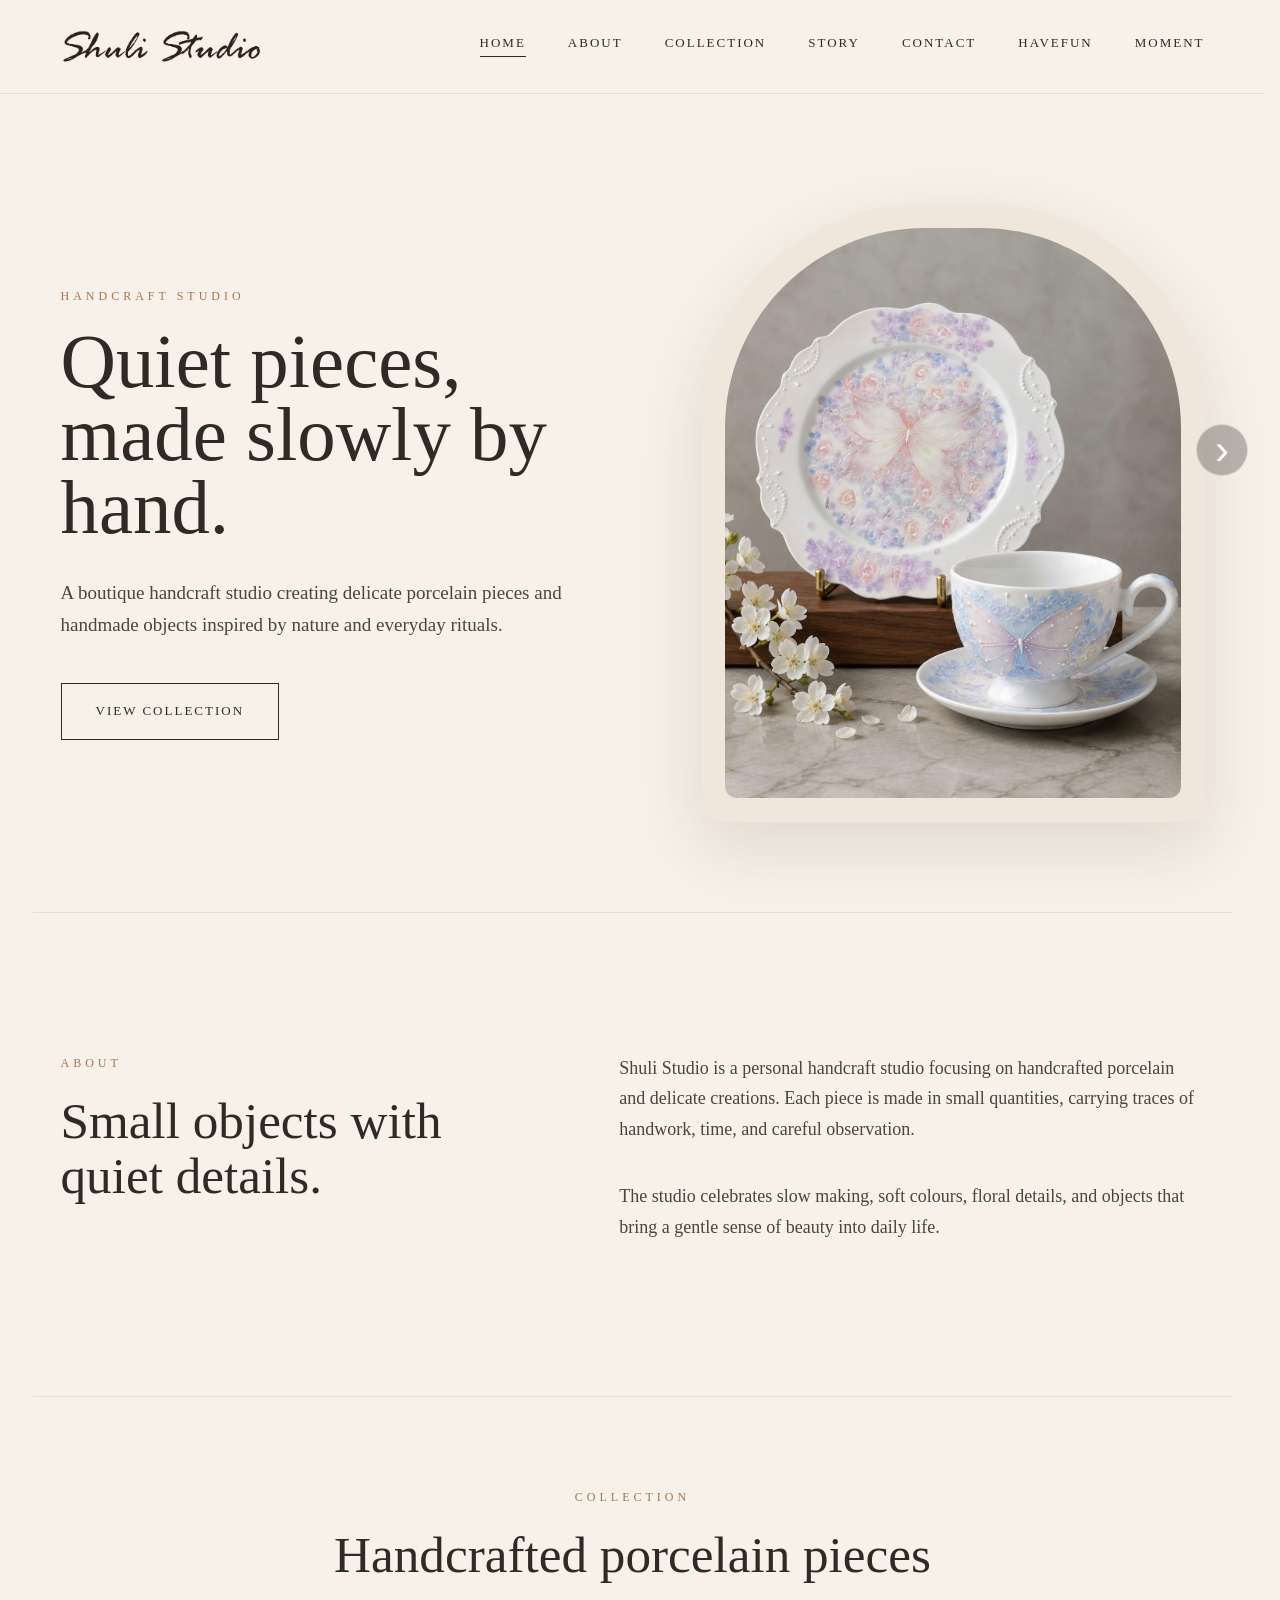
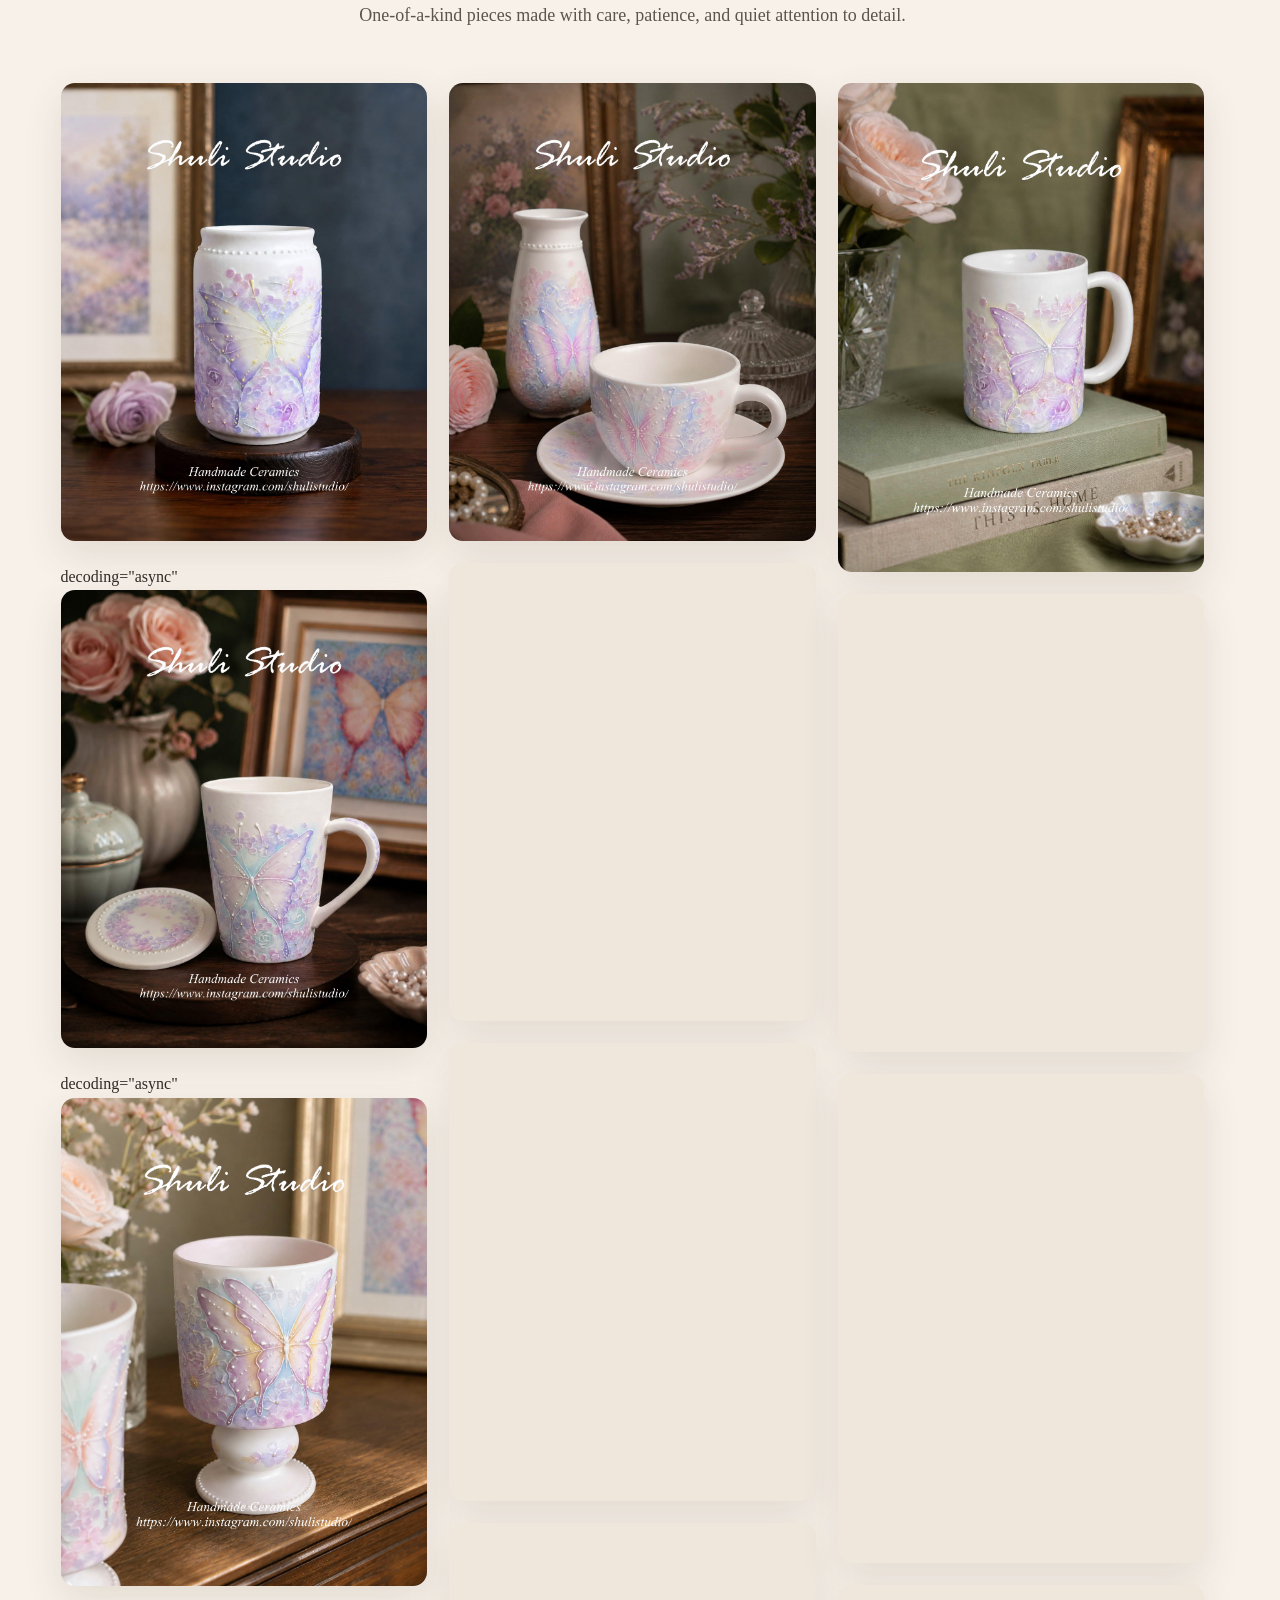
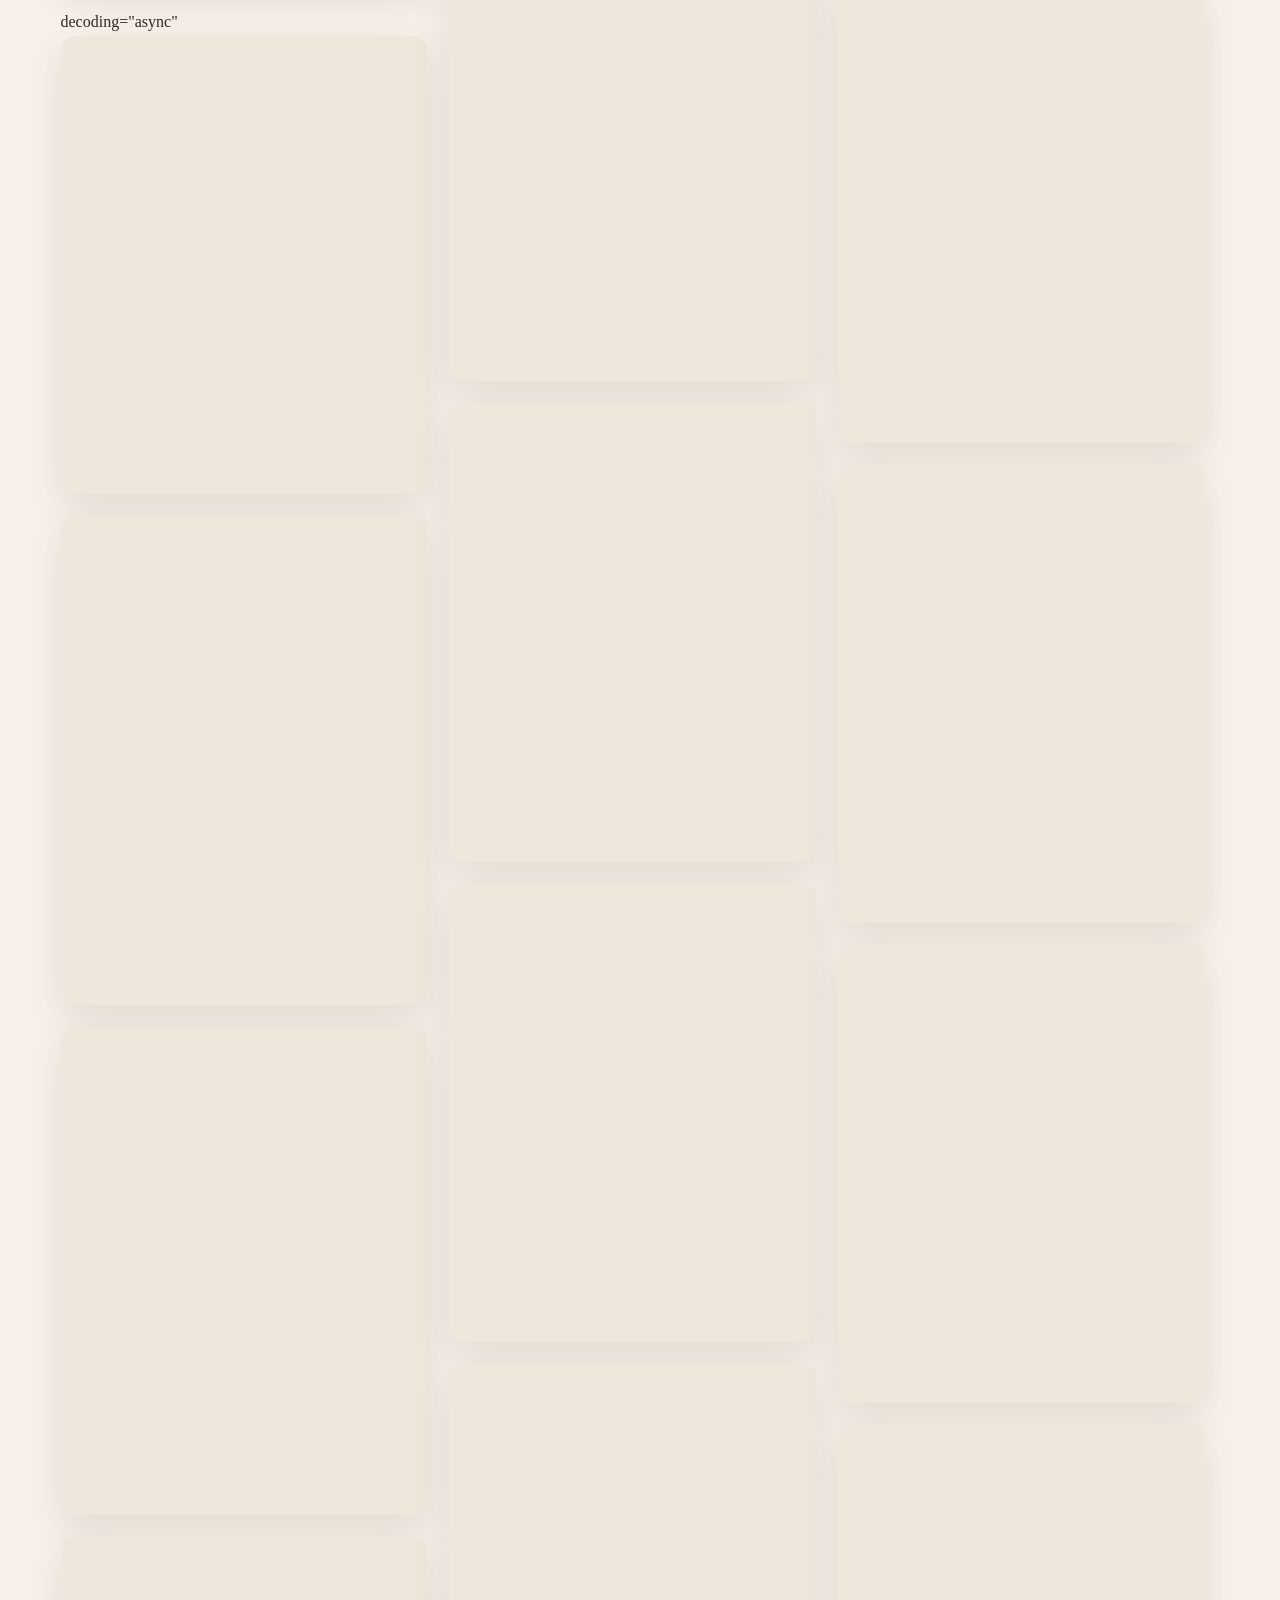
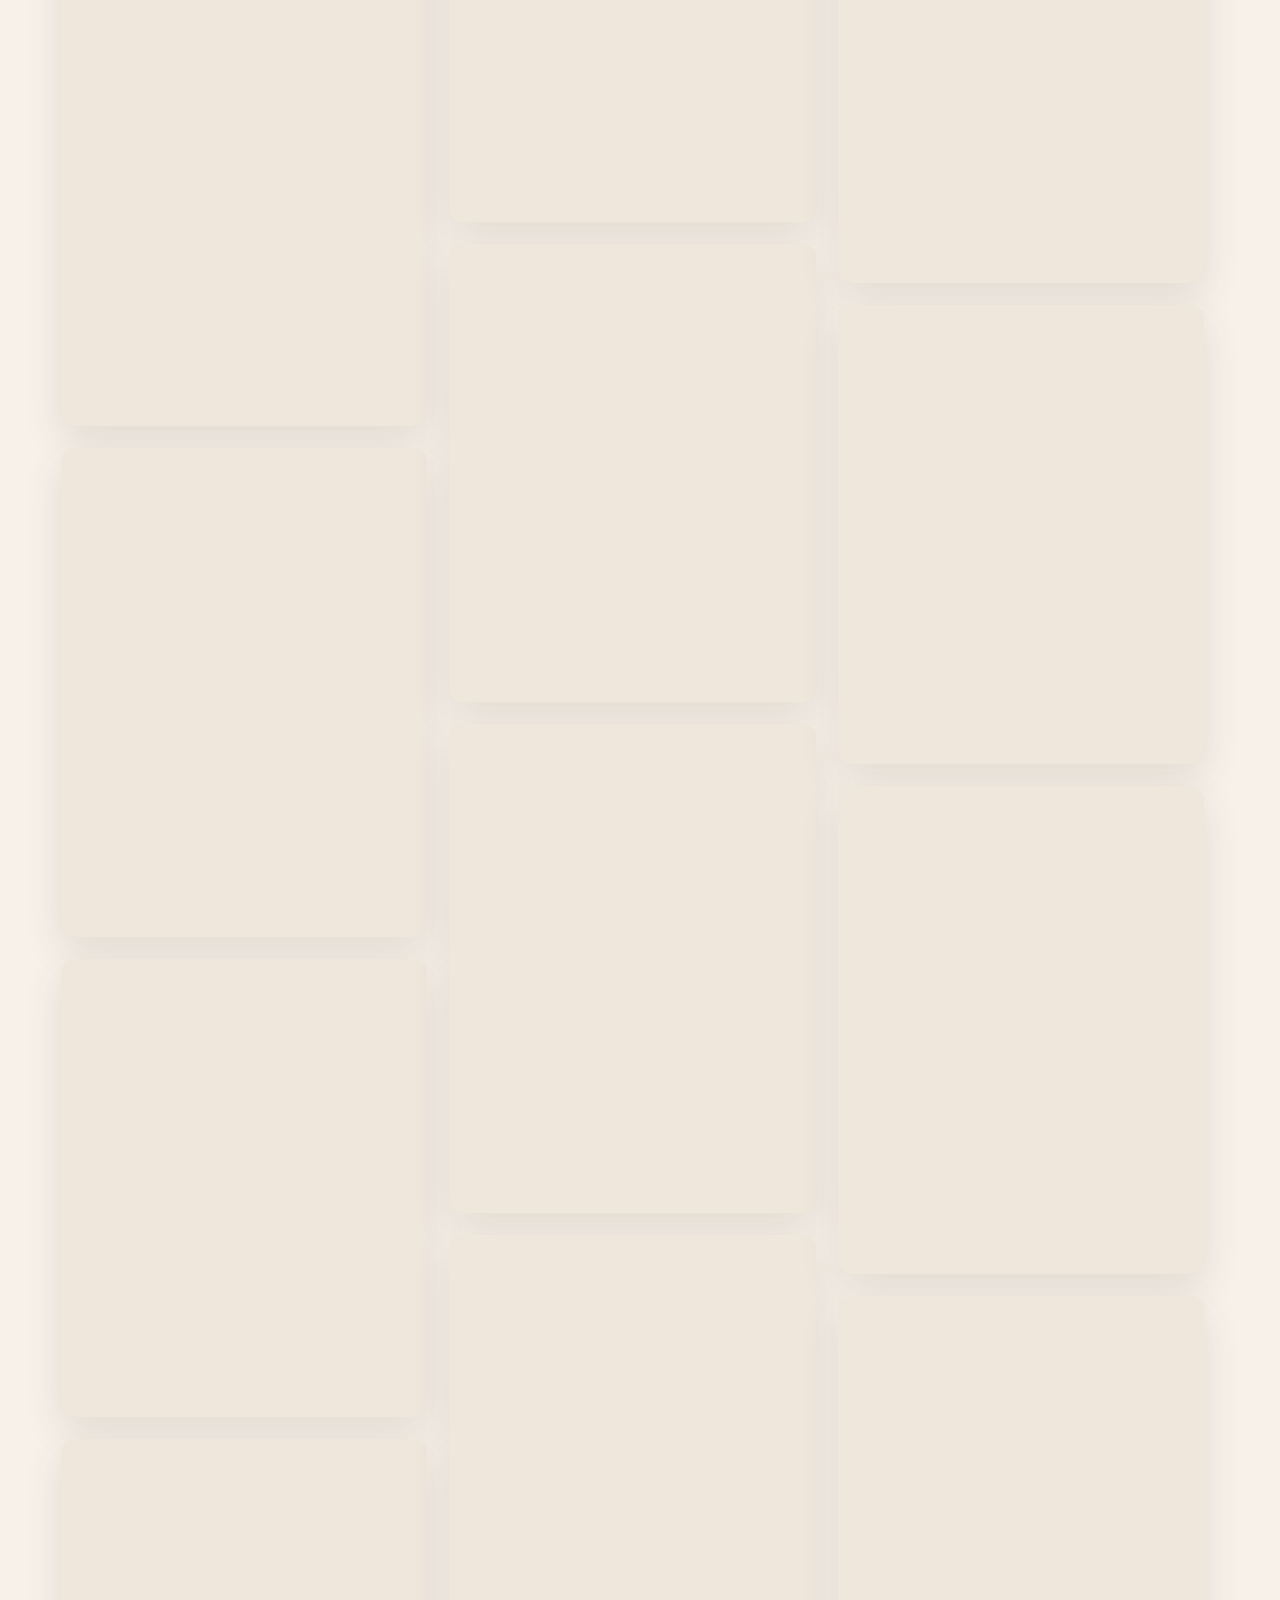
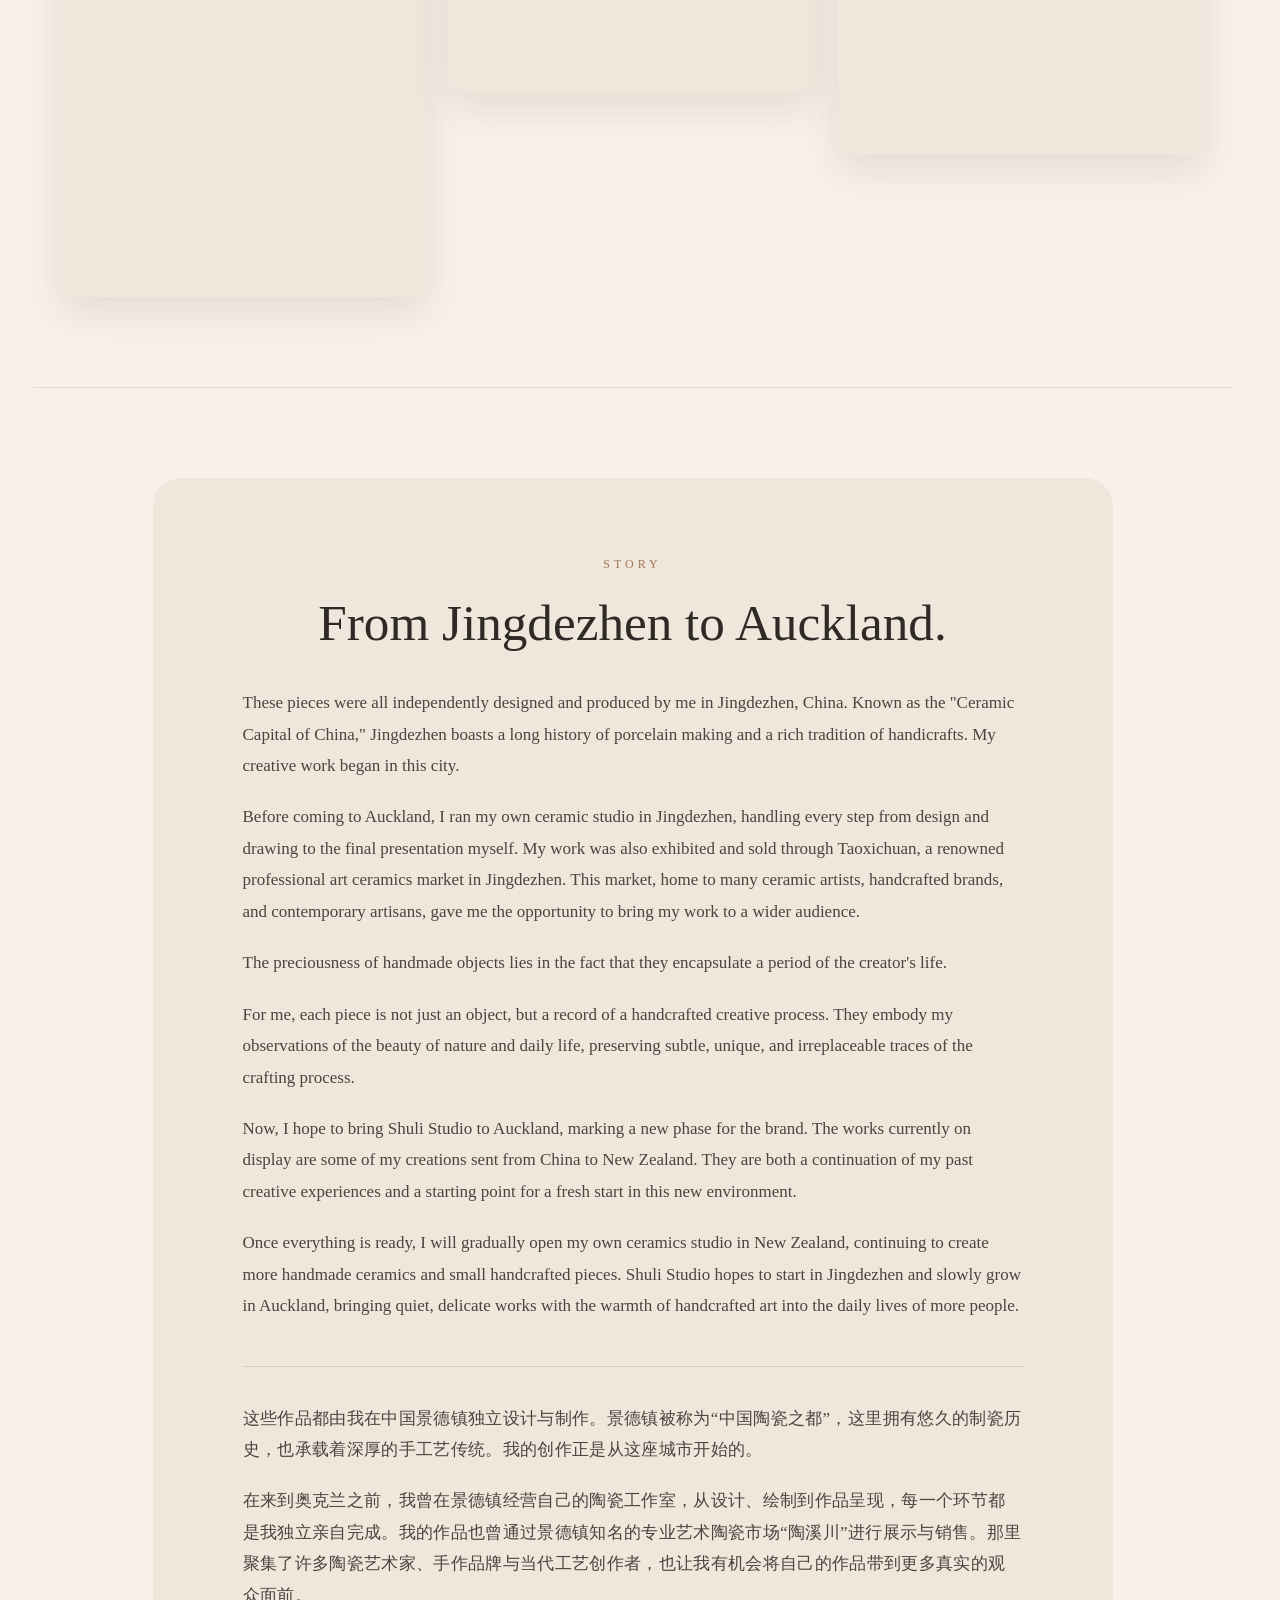
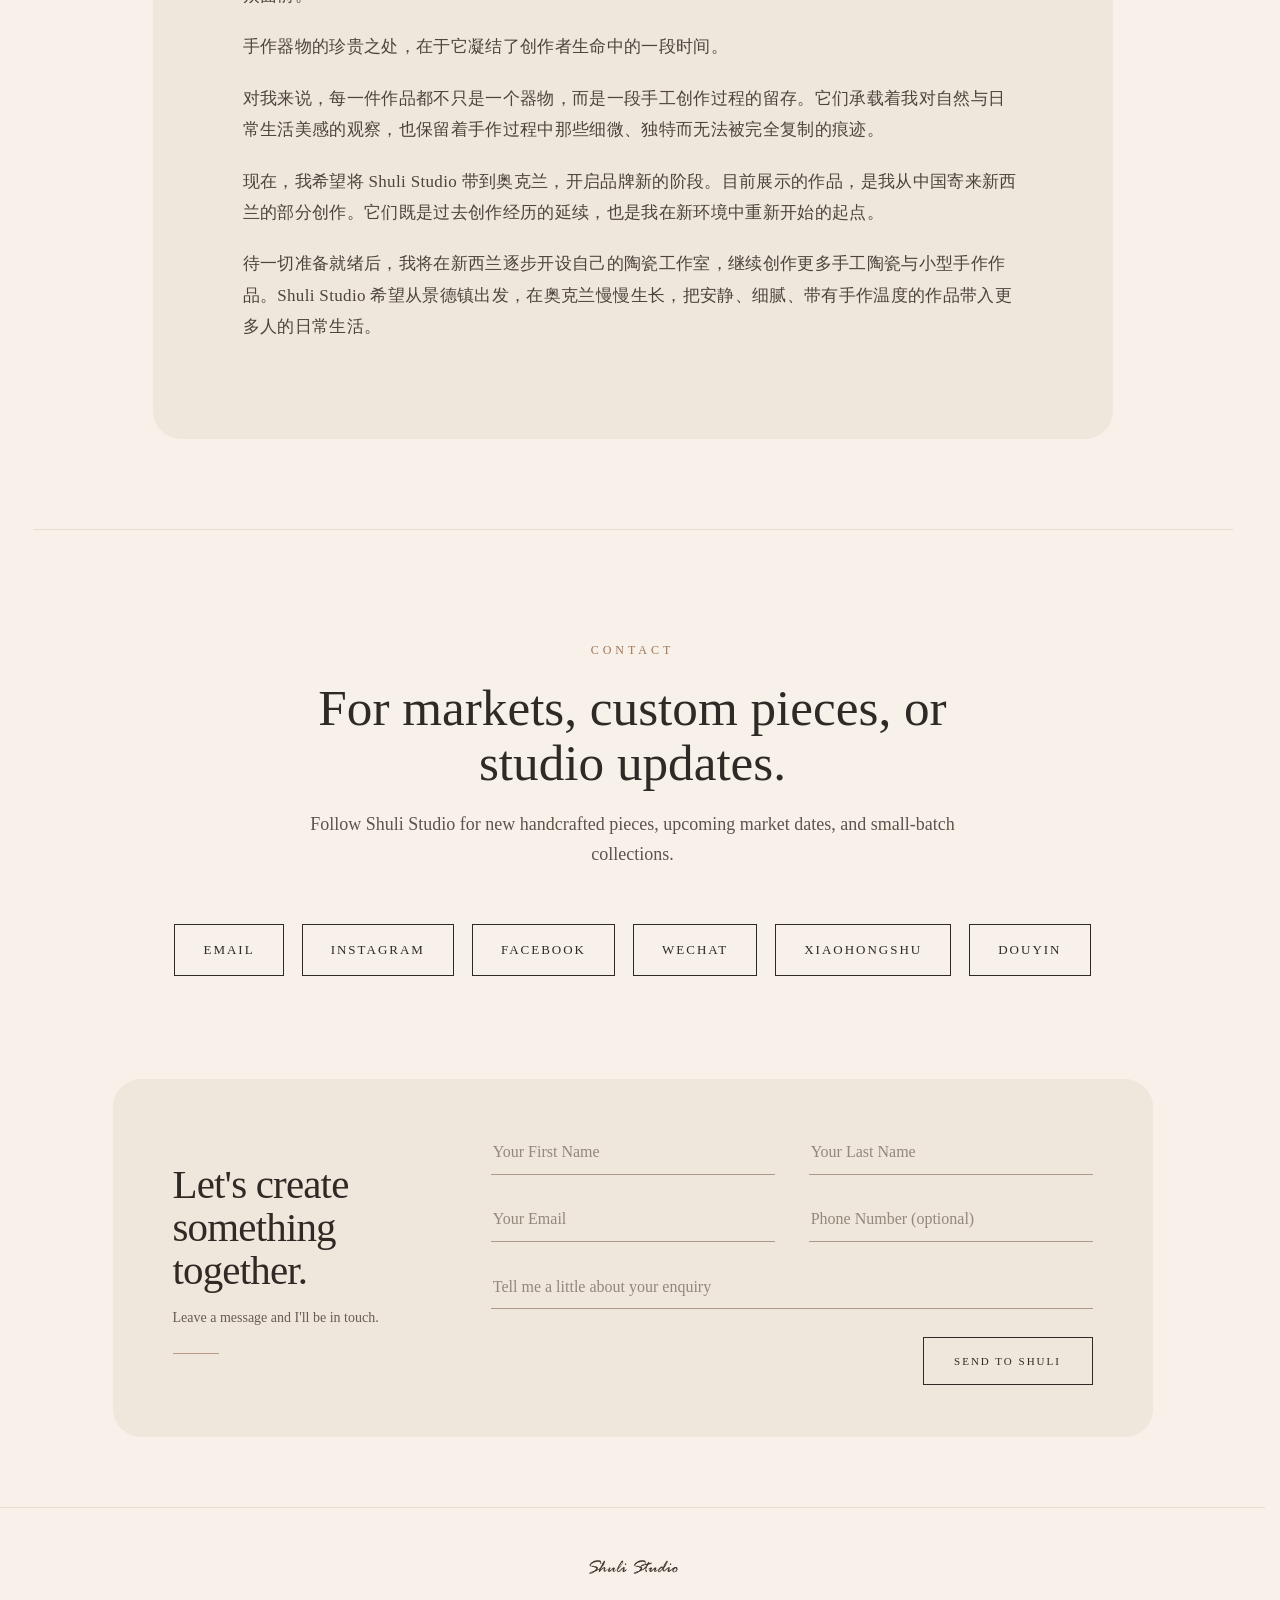
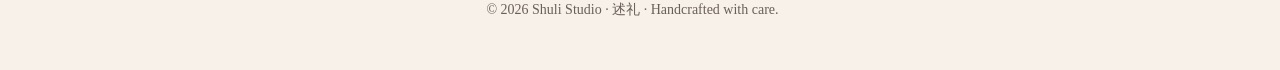
==== index.html @ ed098a43 "Add files via upload" ====
<!DOCTYPE html>
<html lang="en">
<head>
<!-- Google tag (gtag.js) -->
<script async src="https://www.googletagmanager.com/gtag/js?id=G-16RZ6YXB7G"></script>
<script>
  window.dataLayer = window.dataLayer || [];
  function gtag(){dataLayer.push(arguments);}
  gtag('js', new Date());

  gtag('config', 'G-16RZ6YXB7G');
</script>

  <meta charset="UTF-8" />
  <meta name="viewport" content="width=device-width, initial-scale=1.0" />
  <title>Shuli Studio | Handcraft Studio</title>

  <link rel="icon" type="image/png" href="image/favicon.png" />
  <link rel="apple-touch-icon" href="image/favicon.png" />

  <link rel="stylesheet" href="style.css" />
  <link rel="prefetch" href="havefun.html" />
  <link rel="prefetch" href="moment.html" />
  <link rel="prefetch" href="image/havefun-1.JPG" as="image" />
  <link rel="prefetch" href="image/havefun-2.JPG" as="image" />
  <link rel="prefetch" href="image/havefun-3.JPG" as="image" />
</head>

<body>
  <header class="site-header">
    <div class="header-inner">
<a href="index.html" class="logo-link">
  <img src="image/logo-1.png" alt="Shuli Studio Logo" class="logo" />
</a>

<nav class="nav">
  <a href="#home" class="nav-link">Home</a>
  <a href="#about" class="nav-link">About</a>
  <a href="#collection" class="nav-link">Collection</a>
  <a href="#story" class="nav-link">Story</a>
  <a href="#contact" class="nav-link">Contact</a>
  <a href="havefun.html" class="nav-link">HaveFun</a>
  <a href="moment.html" class="nav-link">Moment</a>
</nav>
    </div>
  </header>

<main class="page-fade home-fade">
   <section id="home" class="hero">
      <div class="hero-text">
        <p class="eyebrow">Handcraft Studio</p>
        <h1>Quiet pieces, made slowly by hand.</h1>
        <p class="hero-description">
          A boutique handcraft studio creating delicate porcelain pieces and handmade objects inspired by nature and everyday rituals.
        </p>
        <a href="#collection" class="button">View Collection</a>
      </div>

      <div class="hero-image">
        <img src="image/porcelain-1.jpg" alt="Handcrafted porcelain piece" />
      </div>
    </section>

    <section id="about" class="section about-section">
      <div class="section-heading">
        <p class="eyebrow">About</p>
        <h2>Small objects with quiet details.</h2>
      </div>

      <div class="about-content">
        <p>
          Shuli Studio is a personal handcraft studio focusing on handcrafted porcelain and delicate creations. Each piece is made in small quantities, carrying traces of handwork, time, and careful observation.
        </p>
        <p>
          The studio celebrates slow making, soft colours, floral details, and objects that bring a gentle sense of beauty into daily life.
        </p>
      </div>
    </section>

    <section id="collection" class="section collection-section">
      <div class="section-heading center">
        <p class="eyebrow">Collection</p>
        <h2>Handcrafted porcelain pieces</h2>
        <p class="section-description">
          One-of-a-kind pieces made with care, patience, and quiet attention to detail.
        </p>
      </div>

      <div class="gallery">
        <img src="image/porcelain-2.jpg" alt="Handcrafted porcelain product 2" /> decoding="async"
        <img src="image/porcelain-3.jpg" alt="Handcrafted porcelain product 3" /> decoding="async"
        <img src="image/porcelain-4.jpg" alt="Handcrafted porcelain product 4" /> decoding="async"
    <img src="image/porcelain-5.jpg" alt="Handcrafted porcelain product 5" loading="lazy" decoding="async" />
    <img src="image/porcelain-6.jpg" alt="Handcrafted porcelain product 6" loading="lazy" decoding="async" />
    <img src="image/porcelain-7.jpg" alt="Handcrafted porcelain product 7" loading="lazy" decoding="async" />
    <img src="image/porcelain-8.jpg" alt="Handcrafted porcelain product 8" loading="lazy" decoding="async" />
    <img src="image/porcelain-9.jpg" alt="Handcrafted porcelain product 9" loading="lazy" decoding="async" />
    <img src="image/porcelain-10.jpg" alt="Handcrafted porcelain product 10" loading="lazy" decoding="async" />
    <img src="image/porcelain-11.jpg" alt="Handcrafted porcelain product 11" loading="lazy" decoding="async" />
    <img src="image/porcelain-12.jpg" alt="Handcrafted porcelain product 12" loading="lazy" decoding="async" />
    <img src="image/porcelain-13.jpg" alt="Handcrafted porcelain product 13" loading="lazy" decoding="async" />
    <img src="image/porcelain-14.jpg" alt="Handcrafted porcelain product 14" loading="lazy" decoding="async" />
    <img src="image/porcelain-15.jpg" alt="Handcrafted porcelain product 15" loading="lazy" decoding="async" />
    <img src="image/porcelain-16.jpg" alt="Handcrafted porcelain product 16" loading="lazy" decoding="async" />
    <img src="image/porcelain-17.jpg" alt="Handcrafted porcelain product 17" loading="lazy" decoding="async" />
    <img src="image/porcelain-18.jpg" alt="Handcrafted porcelain product 18" loading="lazy" decoding="async" />
    <img src="image/porcelain-19.jpg" alt="Handcrafted porcelain product 19" loading="lazy" decoding="async" />
    <img src="image/porcelain-20.jpg" alt="Handcrafted porcelain product 20" loading="lazy" decoding="async" />
    <img src="image/porcelain-21.jpg" alt="Handcrafted porcelain product 21" loading="lazy" decoding="async" />
    <img src="image/porcelain-22.jpg" alt="Handcrafted porcelain product 22" loading="lazy" decoding="async" />
    <img src="image/porcelain-23.jpg" alt="Handcrafted porcelain product 23" loading="lazy" decoding="async" />
    <img src="image/porcelain-24.jpg" alt="Handcrafted porcelain product 24" loading="lazy" decoding="async" />
    <img src="image/porcelain-25.jpg" alt="Handcrafted porcelain product 25" loading="lazy" decoding="async" />
    <img src="image/porcelain-26.jpg" alt="Handcrafted porcelain product 26" loading="lazy" decoding="async" />
    <img src="image/porcelain-27.jpg" alt="Handcrafted porcelain product 27" loading="lazy" decoding="async" />
    <img src="image/porcelain-28.jpg" alt="Handcrafted porcelain product 28" loading="lazy" decoding="async" />
    <img src="image/porcelain-29.jpg" alt="Handcrafted porcelain product 29" loading="lazy" decoding="async" />
    <img src="image/porcelain-30.jpg" alt="Handcrafted porcelain product 30" loading="lazy" decoding="async" />
    <img src="image/porcelain-31.jpg" alt="Handcrafted porcelain product 31" loading="lazy" decoding="async" />
      </div>
    </section>

<section id="story" class="section story-section">
  <div class="story-card">
    <p class="eyebrow">Story</p>
    <h2>From Jingdezhen to Auckland.</h2>

<div class="story-text">
  <p>
    These pieces were all independently designed and produced by me in Jingdezhen, China. Known as the "Ceramic Capital of China," Jingdezhen boasts a long history of porcelain making and a rich tradition of handicrafts. My creative work began in this city.
  </p>

  <p>
    Before coming to Auckland, I ran my own ceramic studio in Jingdezhen, handling every step from design and drawing to the final presentation myself. My work was also exhibited and sold through Taoxichuan, a renowned professional art ceramics market in Jingdezhen. This market, home to many ceramic artists, handcrafted brands, and contemporary artisans, gave me the opportunity to bring my work to a wider audience.
  </p>

  <p>
    The preciousness of handmade objects lies in the fact that they encapsulate a period of the creator's life.
  </p>

  <p>
    For me, each piece is not just an object, but a record of a handcrafted creative process. They embody my observations of the beauty of nature and daily life, preserving subtle, unique, and irreplaceable traces of the crafting process.
  </p>

  <p>
    Now, I hope to bring Shuli Studio to Auckland, marking a new phase for the brand. The works currently on display are some of my creations sent from China to New Zealand. They are both a continuation of my past creative experiences and a starting point for a fresh start in this new environment.
  </p>

  <p>
    Once everything is ready, I will gradually open my own ceramics studio in New Zealand, continuing to create more handmade ceramics and small handcrafted pieces. Shuli Studio hopes to start in Jingdezhen and slowly grow in Auckland, bringing quiet, delicate works with the warmth of handcrafted art into the daily lives of more people.
  </p>

  <p class="story-cn first-cn">
    这些作品都由我在中国景德镇独立设计与制作。景德镇被称为“中国陶瓷之都”，这里拥有悠久的制瓷历史，也承载着深厚的手工艺传统。我的创作正是从这座城市开始的。
  </p>

  <p class="story-cn">
    在来到奥克兰之前，我曾在景德镇经营自己的陶瓷工作室，从设计、绘制到作品呈现，每一个环节都是我独立亲自完成。我的作品也曾通过景德镇知名的专业艺术陶瓷市场“陶溪川”进行展示与销售。那里聚集了许多陶瓷艺术家、手作品牌与当代工艺创作者，也让我有机会将自己的作品带到更多真实的观众面前。
  </p>

  <p class="story-cn">
    手作器物的珍贵之处，在于它凝结了创作者生命中的一段时间。
  </p>

  <p class="story-cn">
    对我来说，每一件作品都不只是一个器物，而是一段手工创作过程的留存。它们承载着我对自然与日常生活美感的观察，也保留着手作过程中那些细微、独特而无法被完全复制的痕迹。
  </p>

  <p class="story-cn">
    现在，我希望将 Shuli Studio 带到奥克兰，开启品牌新的阶段。目前展示的作品，是我从中国寄来新西兰的部分创作。它们既是过去创作经历的延续，也是我在新环境中重新开始的起点。
  </p>

  <p class="story-cn">
    待一切准备就绪后，我将在新西兰逐步开设自己的陶瓷工作室，继续创作更多手工陶瓷与小型手作作品。Shuli Studio 希望从景德镇出发，在奥克兰慢慢生长，把安静、细腻、带有手作温度的作品带入更多人的日常生活。
  </p>
</div>
  </div>
</section>

    <section id="contact" class="section contact-section">
      <div class="section-heading center">
        <p class="eyebrow">Contact</p>
        <h2>For markets, custom pieces, or studio updates.</h2>
        <p class="section-description">
          Follow Shuli Studio for new handcrafted pieces, upcoming market dates, and small-batch collections.
        </p>
      </div>

<div class="contact-links">
<button
  type="button"
  class="contact-button"
  onclick="showEmailPopup()"
>
  Email
</button>

<a
  href="https://www.instagram.com/shulistudio/"
  target="_blank"
  rel="noopener noreferrer"
>
    Instagram
  </a>

<a
  href="https://www.facebook.com/profile.php?id=61551222845910"
  target="_blank"
  rel="noopener noreferrer"
>
    Facebook
  </a>

<button
  type="button"
  class="contact-button"
  onclick="showWechat()"
>
  WeChat
</button>

<a
  href="https://xhslink.com/m/2NWON2d0ikF"
  target="_blank"
  rel="noopener noreferrer"
>
    XiaoHongShu
  </a>

<a
  href="https://v.douyin.com/775ESjXDHrw/"
  target="_blank"
  rel="noopener noreferrer"
>
    Douyin
  </a>
</div>

    </section>

<section class="enquiry-section">
  <div class="enquiry-inner">

    <div class="enquiry-heading">
      <h2>Let's create something together.</h2>

      <p>
        Leave a message and I'll be in touch.
      </p>
    </div>

    <form
      class="enquiry-form"
      action="https://formspree.io/f/mdaqordn"
      method="POST"
    >

      <div class="enquiry-row">
        <div class="form-field">
          <label for="first-name">First name</label>

          <input
            id="first-name"
            type="text"
            name="First name"
            autocomplete="given-name"
            placeholder="Your First Name"
            required
          />
        </div>

        <div class="form-field">
          <label for="last-name">Last name</label>

          <input
            id="last-name"
            type="text"
            name="Last name"
            autocomplete="family-name"
            placeholder="Your Last Name"
            required
          />
        </div>
      </div>

      <div class="enquiry-row">
        <div class="form-field">
          <label for="customer-email">Email</label>

          <input
            id="customer-email"
            type="email"
            name="email"
            autocomplete="email"
            placeholder="Your Email"
            required
          />
        </div>

        <div class="form-field">
          <label for="customer-phone">
            Phone
            <span>Optional</span>
          </label>

          <input
            id="customer-phone"
            type="tel"
            name="Phone"
            autocomplete="tel"
            placeholder="Phone Number (optional)"
          />
        </div>
      </div>

      <div class="form-field form-field-message">
        <label for="customer-message">Message</label>

     <textarea
        id="customer-message"
        name="Message"
        rows="1"
        placeholder="Tell me a little about your enquiry"
        required
      ></textarea>
      </div>

      <input
        type="hidden"
        name="_subject"
        value="New enquiry from Shuli Studio website"
      />

<div class="enquiry-submit-row">
  <button type="submit">
    Send to Shuli
  </button>
</div>

    </form>

  </div>
</section>

  </main>

<div class="email-popup" id="emailPopup">
  <div class="email-popup-content">
    <button
      type="button"
      class="email-close"
      onclick="closeEmailPopup()"
      aria-label="Close email options"
    >
      ×
    </button>

    <p class="email-popup-label">Email Shuli Studio</p>

    <p class="email-address" id="studioEmail">
      madebyshuli@gmail.com
    </p>

    <div class="email-popup-actions">
      <button
        type="button"
        class="email-option-button"
        onclick="copyEmail()"
      >
        Copy email
      </button>

 <a
  class="email-option-button"
  href="https://mail.google.com/mail/?view=cm&fs=1&to=madebyshuli@gmail.com&su=Enquiry%20for%20Shuli%20Studio"
  target="_blank"
  rel="noopener noreferrer"
>
  Open Gmail
</a>
    </div>

    <p class="email-copy-message" id="emailCopyMessage">
      Email address copied.
    </p>
  </div>
</div>


<div class="wechat-popup" id="wechatPopup">
  <div class="wechat-popup-content">
<button
  type="button"
  class="wechat-close"
  onclick="closeWechat()"
  aria-label="Close WeChat popup"
>
  ×
</button>

    <p class="wechat-label">WeChat ID</p>
    <p class="wechat-id" id="wechatId">ByShuli</p>

<button
  type="button"
  class="copy-wechat-button"
  onclick="copyWechat()"
>
  Copy WeChat ID
</button>

    <img src="image/wechat-qr.png" alt="Shuli Studio WeChat QR Code" class="wechat-qr" />

    <p class="copy-message" id="copyMessage">WeChat ID copied.</p>
  </div>
</div>

  <footer class="site-footer">
    <img src="image/logo-1.png" alt="Shuli Studio Logo" class="footer-logo" />
    <p>© 2026 Shuli Studio · 述礼 · Handcrafted with care.</p>  </footer>

<div id="imageModal" class="image-modal">
  <button class="image-modal-close" type="button" aria-label="Close image">&times;</button>

  <button class="image-modal-arrow image-modal-prev" type="button" aria-label="Previous image">
    ‹
  </button>

  <div class="image-modal-slider"
    <div class="image-modal-track" id="modalImageTrack"></div>
  </div>

  <button class="image-modal-arrow image-modal-next" type="button" aria-label="Next image">
    ›
  </button>
</div>

<script>
  const imageModal = document.getElementById("imageModal");
  const imageModalClose = document.querySelector(".image-modal-close");
  const prevButton = document.querySelector(".image-modal-prev");
  const nextButton = document.querySelector(".image-modal-next");
  const modalImageTrack = document.getElementById("modalImageTrack");

  const allImages = Array.from(
    document.querySelectorAll(".gallery img, .gallery-grid img")
  );

  const imageList = allImages.map(function (img) {
    return {
      src: img.currentSrc || img.src,
      alt: img.alt || "Preview image"
    };
  });

  let currentImageIndex = 0;
  let touchStartX = 0;
  let touchCurrentX = 0;
  let isDragging = false;

  function renderModalImages() {
    modalImageTrack.innerHTML = "";

    imageList.forEach(function (item) {
      const slide = document.createElement("div");
      slide.className = "image-modal-slide";

const image = document.createElement("img");
image.src = item.src;
image.alt = item.alt;
image.loading = "lazy";
image.decoding = "async";

      slide.appendChild(image);
      modalImageTrack.appendChild(slide);
    });
  }

  function updateArrowState() {
    if (currentImageIndex === 0) {
      prevButton.classList.add("disabled");
    } else {
      prevButton.classList.remove("disabled");
    }

    if (currentImageIndex === imageList.length - 1) {
      nextButton.classList.add("disabled");
    } else {
      nextButton.classList.remove("disabled");
    }
  }

  function moveTrack(withTransition, offsetX) {
    const baseMove = -currentImageIndex * 100;
    const extraMove = offsetX || 0;

    if (withTransition) {
      modalImageTrack.style.transition =
        "transform 0.38s cubic-bezier(0.22, 0.61, 0.36, 1)";
    } else {
      modalImageTrack.style.transition = "none";
    }

    modalImageTrack.style.transform =
      "translate3d(calc(" + baseMove + "% + " + extraMove + "px), 0, 0)";
  }

  function openImageModal(index) {
    if (imageList.length === 0) return;

    currentImageIndex = index;

    if (modalImageTrack.children.length === 0) {
      renderModalImages();
    }

    imageModal.classList.add("show");
    document.body.style.overflow = "hidden";

    moveTrack(false, 0);
    updateArrowState();
  }

  function closeImageModal() {
    imageModal.classList.remove("show");
    document.body.style.overflow = "";
  }

  function showNextImage() {
    if (currentImageIndex >= imageList.length - 1) {
      moveTrack(true, 0);
      return;
    }

    currentImageIndex++;
    moveTrack(true, 0);
    updateArrowState();
  }

  function showPrevImage() {
    if (currentImageIndex <= 0) {
      moveTrack(true, 0);
      return;
    }

    currentImageIndex--;
    moveTrack(true, 0);
    updateArrowState();
  }

  allImages.forEach(function (img, index) {
    img.classList.add("clickable-image");

    img.addEventListener("click", function () {
      openImageModal(index);
    });
  });

imageModalClose.addEventListener("click", function (event) {
  event.stopPropagation();
  closeImageModal();
});

prevButton.addEventListener("click", function (event) {
  event.stopPropagation();
  showPrevImage();
});

nextButton.addEventListener("click", function (event) {
  event.stopPropagation();
  showNextImage();
});

imageModal.addEventListener("click", function (event) {
  if (
    event.target === imageModal ||
    event.target.classList.contains("image-modal-slider") ||
    event.target.classList.contains("image-modal-slide")
  ) {
    closeImageModal();
  }
});

modalImageTrack.addEventListener("click", function (event) {
  if (event.target.tagName.toLowerCase() === "img") {
    event.stopPropagation();
  }
});

  document.addEventListener("keydown", function (event) {
    if (!imageModal.classList.contains("show")) return;

    if (event.key === "Escape") {
      closeImageModal();
    }

    if (event.key === "ArrowLeft") {
      showPrevImage();
    }

    if (event.key === "ArrowRight") {
      showNextImage();
    }
  });

  imageModal.addEventListener("touchstart", function (event) {
    touchStartX = event.touches[0].clientX;
    touchCurrentX = touchStartX;
    isDragging = true;

    moveTrack(false, 0);
  });

  imageModal.addEventListener("touchmove", function (event) {
    if (!isDragging) return;

    touchCurrentX = event.touches[0].clientX;
    let offsetX = touchCurrentX - touchStartX;

    if (currentImageIndex === 0 && offsetX > 0) {
      offsetX = offsetX * 0.25;
    }

    if (currentImageIndex === imageList.length - 1 && offsetX < 0) {
      offsetX = offsetX * 0.25;
    }

    moveTrack(false, offsetX);
    event.preventDefault();
  }, { passive: false });

  imageModal.addEventListener("touchend", function () {
    if (!isDragging) return;

    isDragging = false;

    const swipeDistance = touchCurrentX - touchStartX;

    if (swipeDistance < -60) {
      showNextImage();
    } else if (swipeDistance > 60) {
      showPrevImage();
    } else {
      moveTrack(true, 0);
    }
  });
</script>

<script>
  const instantNavLinks = document.querySelectorAll('.nav-link[href^="#"], .button[href^="#"]');
  const pageFade = document.querySelector(".page-fade");

  function getTargetY(targetSection) {
    const header = document.querySelector(".site-header");
    const headerHeight = header ? header.offsetHeight : 0;

    /*
      数字越大，目标板块越往上；
      数字越小，目标板块越往下。
    */
let positionAdjust = -30;

if (targetSection.id === "home") {
  return 0;
}

if (
  targetSection.id === "collection" ||
  targetSection.id === "story"
) {
  positionAdjust = 110;
}

if (targetSection.id === "contact") {
  positionAdjust = 50;
}

/* 只调整手机端，不影响电脑端 */
if (window.innerWidth <= 600) {
  positionAdjust = -20;

  if (
    targetSection.id === "collection" ||
    targetSection.id === "story" ||
    targetSection.id === "contact"
  ) {
    positionAdjust = 10;
  }
}

    return targetSection.offsetTop - headerHeight + positionAdjust;
  }

function jumpToSection(href) {
  const targetSection = document.querySelector(href);

  if (!targetSection || !pageFade) return;

  /*
    第一步：
    当前页面慢慢消失
  */
  pageFade.classList.remove("is-visible");
  pageFade.classList.remove("is-section-visible");
  pageFade.classList.add("is-switching");

  /*
    第二步：
    等淡出动画完成以后，再跳到目标板块
  */
  setTimeout(function () {
    const targetY = getTargetY(targetSection);

    window.scrollTo({
      top: targetY,
      behavior: "auto"
    });

    if (window.location.hash !== href) {
      history.pushState(null, "", href);
    }

    setActiveNavById(href.replace("#", ""));

    /*
      第三步：
      到达目标板块后重新缓慢显示
    */
    requestAnimationFrame(function () {
      requestAnimationFrame(function () {
        pageFade.classList.remove("is-switching");
        pageFade.classList.remove("is-visible");
        pageFade.classList.add("is-section-visible");
      });
    });
  }, 470);
}

  instantNavLinks.forEach(function (link) {
    link.addEventListener("click", function (event) {
      const href = link.getAttribute("href");

      if (!href || !href.startsWith("#")) return;

      const targetSection = document.querySelector(href);

      if (!targetSection) return;

      event.preventDefault();

      jumpToSection(href);
    });
  });

document.addEventListener("DOMContentLoaded", function () {
  if (pageFade) {
    requestAnimationFrame(function () {
      pageFade.classList.add("is-visible");
    });
  }

  if (window.location.hash) {
    const targetSection = document.querySelector(window.location.hash);

    if (targetSection) {
      setTimeout(function () {
        const targetY = getTargetY(targetSection);

        window.scrollTo({
          top: targetY,
          behavior: "auto"
        });

        setActiveNavById(window.location.hash.replace("#", ""));
      }, 80);
    }
  }
});
</script>

<script>
const sections = document.querySelectorAll("section[id]");
const navLinks = document.querySelectorAll(".nav-link");

let currentActiveNavId = "";

function setActiveNavById(sectionId) {
  if (currentActiveNavId === sectionId) return;

  currentActiveNavId = sectionId;

  navLinks.forEach((link) => {
    const href = link.getAttribute("href");

    if (href === "#" + sectionId) {
      link.classList.add("active");
    } else {
      link.classList.remove("active");
    }
  });
}

function updateActiveNav() {
  let currentSection = "home";

  const header = document.querySelector(".site-header");
  const headerHeight = header ? header.offsetHeight : 0;

  /*
    这里是判断当前停留在哪个板块。
    headerHeight 是导航栏高度。
    +90 是为了让手机端 About 露出来时，就能正确显示 About 下划线。
  */
  const activePoint = window.scrollY + headerHeight + 90;

  sections.forEach((section) => {
    if (activePoint >= section.offsetTop) {
      currentSection = section.getAttribute("id");
    }
  });

  setActiveNavById(currentSection);
}

let navTicking = false;

window.addEventListener("scroll", function () {
  if (!navTicking) {
    window.requestAnimationFrame(function () {
      updateActiveNav();
      navTicking = false;
    });

    navTicking = true;
  }
}, { passive: true });

window.addEventListener("load", updateActiveNav);
window.addEventListener("hashchange", updateActiveNav);
</script>

<script>
  if ("scrollRestoration" in history) {
    history.scrollRestoration = "manual";
  }

  window.addEventListener("load", function () {
    if (window.location.hash === "#home") {
      window.scrollTo(0, 0);
      history.replaceState(null, "", "index.html");
    }
  });
</script>

<script>
function showEmailPopup() {
  const popup = document.getElementById("emailPopup");

  if (!popup) return;

  popup.classList.add("show");
  document.body.style.overflow = "hidden";
}

function closeEmailPopup() {
  const popup = document.getElementById("emailPopup");

  if (!popup) return;

  popup.classList.remove("show");
  document.body.style.overflow = "";

}

function copyEmail() {
  const emailElement = document.getElementById("studioEmail");
  const message = document.getElementById("emailCopyMessage");

  if (!emailElement) return;

  const emailAddress = emailElement.textContent.trim();

  navigator.clipboard.writeText(emailAddress)
    .then(function () {
      if (!message) return;

      message.style.opacity = "1";

      setTimeout(function () {
        message.style.opacity = "0";
      }, 2000);
    })
    .catch(function () {
      window.prompt("Copy this email address:", emailAddress);
    });
}

document.addEventListener("DOMContentLoaded", function () {
  const popup = document.getElementById("emailPopup");
  const popupContent = document.querySelector(".email-popup-content");

  if (!popup) return;

  popup.classList.remove("show");

  popup.addEventListener("click", function (event) {
    if (event.target === popup) {
      closeEmailPopup();
    }
  });

  if (popupContent) {
    popupContent.addEventListener("click", function (event) {
      event.stopPropagation();
    });
  }
});

document.addEventListener("keydown", function (event) {
  if (event.key !== "Escape") return;

  closeEmailPopup();
  closeWechat();
});

</script>

<script>
function showWechat() {
  const popup = document.getElementById("wechatPopup");

 if (!popup) return;

  popup.classList.add("show");
  document.body.style.overflow = "hidden";
}

function closeWechat() {
  const popup = document.getElementById("wechatPopup");

 if (!popup) return;

  popup.classList.remove("show");
  document.body.style.overflow = "";
}

window.addEventListener("DOMContentLoaded", function () {
  const popup = document.getElementById("wechatPopup");
  const popupContent = document.querySelector(".wechat-popup-content");

  if (popup) {
    popup.classList.remove("show");
    document.body.style.overflow = "";

    popup.addEventListener("click", function (event) {
      if (event.target === popup) {
        closeWechat();
      }
    });
  }

  if (popupContent) {
    popupContent.addEventListener("click", function (event) {
      event.stopPropagation();
    });
  }
});

function copyWechat() {
  const wechatElement = document.getElementById("wechatId");
  const message = document.getElementById("copyMessage");

  if (!wechatElement) return;

  const wechatId = wechatElement.textContent.trim();

  if (navigator.clipboard && window.isSecureContext) {
    navigator.clipboard.writeText(wechatId)
      .then(function () {
        if (!message) return;

        message.style.opacity = "1";

        setTimeout(function () {
          message.style.opacity = "0";
        }, 2000);
      })
      .catch(function () {
        window.prompt("Copy this WeChat ID:", wechatId);
      });
  } else {
    window.prompt("Copy this WeChat ID:", wechatId);
  }
}
</script>
</body>
</html>
---- style.css ----
* {
  margin: 0;
  padding: 0;
  box-sizing: border-box;
}

html {
  scrollbar-gutter: stable;
  scroll-behavior: auto;
}

body {
  font-family: Georgia, "Times New Roman", serif;
  background: #f7f1ea;
  color: #2f2a25;
  line-height: 1.7;
}

img {
  max-width: 100%;
  display: block;
}

a {
  color: inherit;
  text-decoration: none;
}

/* Header */

.site-header {
  width: 100%;
  background: #f7f1ea;
  border-bottom: 1px solid #e6ddd2;
  position: sticky;
  top: 0;
  z-index: 100;
}

.header-inner {
  max-width: 1200px;
  margin: 0 auto;
  padding: 22px 28px;
  display: flex;
  justify-content: space-between;
  align-items: center;
}

.logo {
  width: 200px;
  height: auto;
  object-fit: contain;
}

.nav {
  display: flex;
  gap: 42px;
  align-items: center;
  font-size: 13px;
  letter-spacing: 2px;
  text-transform: uppercase;
}

.nav-link {
  position: relative;
  display: inline-flex;
  align-items: center;
  justify-content: center;
  padding-bottom: 8px;
  line-height: 1;
}

.nav-link::after {
  content: "";
  position: absolute;
  left: 0;
  right: 0;
  bottom: 0;
  height: 1px;
  background: #2f2a25;

  transform: scaleX(0);
  transform-origin: center;
  transition: transform 0.5s ease;
}

.nav-link.active::after {
  transform: scaleX(1);
}

/* 只有电脑鼠标悬停时，才显示 hover 下划线 */
@media (hover: hover) and (pointer: fine) {
  .nav-link:hover::after {
    transform: scaleX(1);
  }
}

/* 手机端不保留 hover 下划线，只显示当前 active 的下划线 */
@media (hover: none) {
  .nav-link::after {
    transition: none;
  }

  .nav-link:hover::after {
    transform: scaleX(0);
  }

  .nav-link.active::after {
    transform: scaleX(1);
  }
}

/* Hero */

.hero {
  max-width: 1200px;
  margin: 0 auto;
  padding: 110px 28px 90px;
  display: grid;
  grid-template-columns: 1fr 0.9fr;
  gap: 80px;
  align-items: center;
  border-bottom: 1px solid #e6ddd2;
}

.eyebrow {
  font-size: 12px;
  letter-spacing: 4px;
  text-transform: uppercase;
  color: #a17654;
  margin-bottom: 20px;
}

.hero h1 {
  font-size: clamp(46px, 6vw, 82px);
  line-height: 0.95;
  font-weight: 400;
  max-width: 650px;
  margin-bottom: 32px;
}

.hero-description {
  font-size: 19px;
  max-width: 530px;
  color: #4c443d;
  margin-bottom: 42px;
}

.button {
  display: inline-block;
  padding: 16px 34px;
  border: 1px solid #2f2a25;
  font-size: 13px;
  letter-spacing: 2px;
  text-transform: uppercase;
  transition: all 0.5s ease;
}

.button:hover {
  background: #2f2a25;
  color: #f7f1ea;
}

.hero-image {
  background: #efe6dc;
  padding: 24px;
  border-radius: 220px 220px 16px 16px;
  box-shadow: 0 24px 70px rgba(88, 65, 45, 0.14);
}

.hero-image img {
  width: 100%;
  aspect-ratio: 4 / 5;
  object-fit: cover;
  border-radius: 200px 200px 12px 12px;
}

/* General Sections */

.section {
  max-width: 1200px;
  margin: 0 auto;
  padding: 90px 28px;
}

#home,
#about,
#collection,
#story,
#contact {
  scroll-margin-top: 110px;
}

.page-hero {
  max-width: 980px;
  margin: 0 auto;
  padding: 70px 28px 45px;
  text-align: center;
  border-bottom: 1px solid #e6ddd2;
}

.page-hero h1 {
  font-size: clamp(42px, 6vw, 76px);
  line-height: 1;
  font-weight: 400;
  margin-bottom: 28px;
}

.page-hero p:last-child {
  max-width: 680px;
  margin: 0 auto;
  font-size: 18px;
  color: #4c443d;
}

.section-heading {
  max-width: 660px;
  margin-bottom: 52px;
}

.section-heading.center {
  text-align: center;
  margin-left: auto;
  margin-right: auto;
}

.section-heading h2 {
  font-size: clamp(32px, 4vw, 56px);
  line-height: 1.08;
  font-weight: 400;
}

.section-description {
  margin-top: 18px;
  font-size: 18px;
  color: #5d554d;
}

/* About */

.about-section {
  display: grid;
  grid-template-columns: 0.9fr 1.1fr;
  gap: 80px;
  border-bottom: 1px solid #e6ddd2;

  padding-top: 140px;
  padding-bottom: 140px;
}

.about-content {
  display: grid;
  gap: 24px;
  font-size: 18px;
  color: #4c443d;
}

/* Collection */

.collection-section {
  border-bottom: 1px solid #e6ddd2;
}

.gallery {
  column-count: 3;
  column-gap: 22px;
}

.gallery img {
  width: 100%;
  margin-bottom: 22px;
  break-inside: avoid;
  border-radius: 14px;
  background: #efe6dc;
  box-shadow: 0 14px 38px rgba(88, 65, 45, 0.12);
  transition: transform 0.5s ease, box-shadow 0.5s ease;
  cursor: pointer;
}

.gallery img:hover {
  transform: translateY(-5px);
  box-shadow: 0 22px 52px rgba(88, 65, 45, 0.18);
}

/* Separate Pages */

.havefun-section,
.moment-section {
  border-bottom: 1px solid #e6ddd2;
  padding-top: 55px;
  padding-bottom: 70px;
}

.gallery-grid {
  display: grid;
  grid-template-columns: repeat(3, 1fr);
  gap: 22px;
  max-width: 1100px;
  margin: 0 auto;
  padding: 0 24px;
}

.gallery-grid img {
  width: 100%;
  aspect-ratio: 1 / 1.15;
  height: auto;
  object-fit: cover;
  display: block;
  border-radius: 14px;
  background: #efe6dc;
  box-shadow: 0 14px 38px rgba(88, 65, 45, 0.12);
  transition: transform 0.5s ease, box-shadow 0.5s ease;
  cursor: pointer;
}

.gallery-grid img:hover {
  transform: translateY(-5px);
  box-shadow: 0 22px 52px rgba(88, 65, 45, 0.18);
}

/* Story */

.story-section {
  border-bottom: 1px solid #e6ddd2;
}

.story-card {
  background: #efe6dc;
  padding: 76px 72px;
  border-radius: 28px;
  max-width: 960px;
  margin: 0 auto;
  text-align: center;
}

.story-card h2 {
  font-size: clamp(30px, 4vw, 54px);
  line-height: 1.1;
  font-weight: 400;
  margin-bottom: 36px;
}

.story-text {
  max-width: 780px;
  margin: 0 auto;
  text-align: left;
}

.story-text p {
  font-size: 17px;
  color: #4c443d;
  margin-bottom: 20px;
  line-height: 1.85;
}

.story-cn {
  font-family: "Noto Serif SC", "Songti SC", "SimSun", serif;
  color: #514940;
  letter-spacing: 0.02em;
}

.story-cn.first-cn {
  margin-top: 44px;
  padding-top: 36px;
  border-top: 1px solid #d9cbbd;
}

/* Contact */

.contact-section {
  text-align: center;
  padding-top: 110px;
  padding-bottom: 65px;
}

.contact-section .section-heading {
  margin-bottom: 54px;
}

.contact-links {
  display: flex;
  justify-content: center;
  gap: 18px;
  flex-wrap: wrap;
}

.contact-links a,
.contact-button {
  padding: 14px 28px;
  border: 1px solid #2f2a25;
  background: transparent;
  color: #2f2a25;
  font-family: Georgia, "Times New Roman", serif;
  font-size: 13px;
  letter-spacing: 2px;
  text-transform: uppercase;
  transition: all 0.3s ease;
  cursor: pointer;
}

.contact-links a:hover,
.contact-button:hover {
  background: #2f2a25;
  color: #f7f1ea;
}

.wechat-popup {
  position: fixed;
  inset: 0;
  width: 100vw;
  height: 100dvh;
  background: rgba(47, 42, 37, 0.35);
  z-index: 9999;

  display: flex;
  justify-content: center;
  align-items: center;
  padding: 24px;

  opacity: 0;
  visibility: hidden;
  pointer-events: none;
  transition: opacity 0.55s ease, visibility 0.55s ease;
}

.wechat-popup.show {
  opacity: 1;
  visibility: visible;
  pointer-events: auto;
}

.wechat-popup-content {
  position: relative;
  width: 100%;
  max-width: 340px;
  padding: 34px 28px 30px;
  background: #f7f1ea;
  border: 1px solid #d8c9ba;
  border-radius: 24px;
  text-align: center;
  box-shadow: 0 24px 70px rgba(47, 42, 37, 0.22);

  opacity: 0;
  transform: scale(0.98);
  transition: opacity 0.55s ease, transform 0.55s ease;
}

.wechat-popup.show .wechat-popup-content {
  opacity: 1;
  transform: scale(1);
}

.wechat-close {
  position: absolute;
  top: 14px;
  right: 16px;
  border: none;
  background: transparent;
  font-size: 28px;
  line-height: 1;
  color: #2f2a25;
  cursor: pointer;
}

.wechat-label {
  font-size: 12px;
  letter-spacing: 3px;
  text-transform: uppercase;
  color: #a17654;
  margin-bottom: 8px;
}

.wechat-id {
  font-size: 22px;
  color: #2f2a25;
  margin-bottom: 18px;
}

.copy-wechat-button {
  display: inline-block;
  margin-bottom: 22px;
  padding: 11px 20px;
  border: 1px solid #2f2a25;
  background: transparent;
  color: #2f2a25;
  font-family: Georgia, "Times New Roman", serif;
  font-size: 12px;
  letter-spacing: 1.6px;
  text-transform: uppercase;
  cursor: pointer;
  transition: all 0.3s ease;
}

.copy-wechat-button:hover {
  background: #2f2a25;
  color: #f7f1ea;
}

.wechat-qr {
  width: 180px;
  height: 180px;
  object-fit: cover;
  margin: 0 auto;
  border-radius: 12px;
  background: #efe6dc;
}

.copy-message {
  margin-top: 14px;
  font-size: 13px;
  color: #a17654;
  opacity: 0;
  transition: opacity 0.3s ease;
}

/* Email popup */

.email-popup {
  position: fixed;
  inset: 0;
  width: 100vw;
  height: 100dvh;
  padding: 24px;

  display: flex;
  align-items: center;
  justify-content: center;

  background: rgba(47, 42, 37, 0.35);
  z-index: 9999;

  opacity: 0;
  visibility: hidden;
  pointer-events: none;

  transition:
    opacity 0.45s ease,
    visibility 0.45s ease;
}

.email-popup.show {
  opacity: 1;
  visibility: visible;
  pointer-events: auto;
}

.email-popup-content {
  position: relative;
  width: 100%;
  max-width: 390px;
  padding: 38px 30px 32px;

  background: #f7f1ea;
  border: 1px solid #d8c9ba;
  border-radius: 24px;
  box-shadow: 0 24px 70px rgba(47, 42, 37, 0.22);

  text-align: center;

  opacity: 0;
  transform: scale(0.98);

  transition:
    opacity 0.45s ease,
    transform 0.45s ease;
}

.email-popup.show .email-popup-content {
  opacity: 1;
  transform: scale(1);
}

.email-close {
  position: absolute;
  top: 14px;
  right: 16px;

  border: none;
  background: transparent;
  color: #2f2a25;

  font-size: 28px;
  line-height: 1;
  cursor: pointer;
}

.email-popup-label {
  margin-bottom: 10px;

  color: #a17654;
  font-size: 12px;
  letter-spacing: 3px;
  text-transform: uppercase;
}

.email-address {
  margin-bottom: 24px;

  color: #2f2a25;
  font-size: 19px;
  overflow-wrap: anywhere;
}

.email-popup-actions {
  display: grid;
  grid-template-columns: 1fr 1fr;
  gap: 12px;
}

.email-option-button {
  min-height: 48px;
  padding: 0 16px;

  display: flex;
  align-items: center;
  justify-content: center;

  border: 1px solid #2f2a25;
  background: transparent;
  color: #2f2a25;

  font-family: Georgia, "Times New Roman", serif;
  font-size: 11px;
  letter-spacing: 1.5px;
  text-transform: uppercase;

  cursor: pointer;

  transition:
    background-color 0.3s ease,
    color 0.3s ease;
}

.email-option-button:hover {
  background: #2f2a25;
  color: #f7f1ea;
}

.email-copy-message {
  margin-top: 16px;

  color: #a17654;
  font-size: 13px;

  opacity: 0;
  transition: opacity 0.3s ease;
}

@media (max-width: 600px) {
  .email-popup-content {
    max-width: 340px;
    padding: 36px 22px 28px;
  }

  .email-popup-actions {
    grid-template-columns: 1fr;
  }

  .email-option-button {
    width: 100%;
  }
}

/* Footer */

.site-footer {
  border-top: 1px solid #e6ddd2;
  padding: 48px 28px;
  background: #f7f1ea;
  text-align: center;
  color: #6a5f56;
  font-size: 14px;
}

.footer-logo {
  width: 90px;
  margin: 0 auto 20px;
  opacity: 0.9;
}

/* Tablet */

@media (max-width: 900px) {
  .header-inner {
    flex-direction: column;
    gap: 18px;
  }

  .logo {
    width: 145px;
  }

  .nav {
    gap: 22px;
    font-size: 12px;
    flex-wrap: wrap;
    justify-content: center;
  }

.hero {
  grid-template-columns: 1fr;
  gap: 60px;
  padding: 95px 44px 105px;
  justify-items: center;
  text-align: center;
}

.hero-text {
  width: 100%;
  max-width: 680px;
  margin: 0 auto;
  text-align: center;
}

.hero-description {
  margin-left: auto;
  margin-right: auto;
}

.hero-image {
  width: 100%;
  max-width: 520px;
  margin: 0 auto;
}

  .about-section {
    grid-template-columns: 1fr;
    gap: 52px;
    padding-top: 155px;
    padding-bottom: 180px;
  }

.gallery {
  column-count: 3;
  column-gap: 14px;
}

.gallery img {
  margin-bottom: 14px;
}

.gallery-grid {
  grid-template-columns: repeat(3, 1fr);
  gap: 8px;
  padding: 0;
  margin: 20px auto;
}

.gallery-grid img {
  margin-bottom: 8px;
  border-radius: 8px;
}

 .story-section {
    padding-top: 110px;
    padding-bottom: 110px;
  }

  .story-card {
    padding: 80px 42px;
  }

  .story-text p {
    font-size: 16.5px;
  }
}

/* Mobile */

@media (max-width: 600px) {
.site-header {
  position: fixed;
  top: 0;
  left: 0;
  right: 0;
  background: #f7f1ea;
  z-index: 1000;
}

#home,
#about,
#collection,
#story,
#contact {
  scroll-margin-top: 145px;
}

body {
  padding-top: 125px;
}

  .header-inner {
    padding: 18px 20px;
  }

  .logo {
    width: 125px;
  }

.nav {
  display: grid;
  grid-template-columns: repeat(5, auto);
  justify-content: center;
  gap: 14px 18px;
  letter-spacing: 1.2px;
  font-size: 11px;
}

/* 第二行 HaveFun 和 Moment 向右靠齐 */
.nav-link:nth-child(6) {
  grid-column: 4 / 5;
  justify-self: end;
}

.nav-link:nth-child(7) {
  grid-column: 5 / 6;
  justify-self: end;
}

  .hero {
    padding: 56px 20px 70px;
  }

  .page-hero {
    padding: 48px 20px 34px;
  }

  .page-hero h1 {
    margin-bottom: 18px;
  }

  .page-hero p:last-child {
    font-size: 15.5px;
    line-height: 1.7;
  }

.hero h1 {
  font-size: 44px;
  line-height: 1.12;
}

  .hero-description {
    font-size: 17px;
  }

  .section {
    padding: 70px 20px;
  }

.gallery {
  column-count: 3;
  column-gap: 8px;
}

.gallery img {
  margin-bottom: 8px;
  border-radius: 8px;
}

.gallery-grid {
  display: grid;
  grid-template-columns: repeat(3, 1fr);
  gap: 8px;
  padding: 0;
  margin: 8px auto 20px;
}

.gallery-grid img {
  width: 100%;
  aspect-ratio: 1 / 1.15;
  height: auto;
  object-fit: cover;
  border-radius: 8px;
}

  .story-card {
    padding: 42px 24px;
    border-radius: 20px;
  }

  .story-card h2 {
    margin-bottom: 28px;
  }

  .story-text p {
    font-size: 16px;
    line-height: 1.8;
    margin-bottom: 18px;
  }

.story-cn.first-cn {
  margin-top: 34px;
  padding-top: 28px;
}

.contact-links {
  display: flex;
  flex-wrap: wrap;
  justify-content: center;
  gap: 10px;
}

.contact-links a,
.contact-button {
  width: 118px;
  height: 58px;
  padding: 0;
  display: flex;
  align-items: center;
  justify-content: center;
  font-size: 11px;
  letter-spacing: 1.4px;
  text-align: center;
}

.contact-section {
  padding-top: 82px;
  padding-bottom: 88px;
}

.wechat-qr {
  width: 160px;
  height: 160px;
}
}

/* Moment page */

.moment-section .gallery-grid {
  gap: 18px;
}

@media (max-width: 900px) {
  .moment-section .gallery-grid {
    gap: 8px;
  }
}

@media (max-width: 600px) {
  .moment-section .gallery-grid {
    gap: 8px;
  }
}

/* 全站图片点击放大弹窗：单张查看 + 平滑左右滑动 */
.image-modal {
  position: fixed;
  inset: 0;
  background: rgba(0, 0, 0, 0.72);
  z-index: 10000;

  opacity: 0;
  visibility: hidden;
  pointer-events: none;

  transition: opacity 0.5s ease, visibility 0.5s ease;
}

.image-modal.show {
  opacity: 1;
  visibility: visible;
  pointer-events: auto;
}

.image-modal-slider {
  width: 100vw;
  height: 100dvh;
  overflow: hidden;
}

.image-modal-track {
  width: 100%;
  height: 100%;
  display: flex;
  align-items: center;

  transform: translate3d(0, 0, 0);
  will-change: transform;
}

.image-modal-slide {
  flex: 0 0 100%;
  width: 100%;
  height: 100%;

  display: flex;
  align-items: center;
  justify-content: center;

  padding: 72px 24px 56px;
}

.image-modal-slide img {
  max-width: 92vw;
  max-height: 82dvh;
  width: auto;
  height: auto;

  object-fit: contain;
  border-radius: 6px;
  display: block;
}

/* 关闭按钮 */
.image-modal-close {
  position: fixed;
  top: 24px;
  right: 32px;
  width: 42px;
  height: 42px;

  border: none !important;
  background: transparent !important;
  background-color: transparent !important;
  box-shadow: none !important;
  outline: none !important;
  padding: 0 !important;

  appearance: none !important;
  -webkit-appearance: none !important;

  color: #fff;
  font-size: 42px;
  line-height: 1;
  font-family: Arial, sans-serif;

  display: flex;
  align-items: center;
  justify-content: center;

  cursor: pointer;
  z-index: 10001;
  opacity: 0.9;
}

.image-modal-close:hover {
  opacity: 1;
}

.image-modal-close:focus,
.image-modal-close:active {
  border: none !important;
  background: transparent !important;
  background-color: transparent !important;
  box-shadow: none !important;
  outline: none !important;
}

/* 左右按钮 */
.image-modal-arrow {
  position: fixed;
  top: 50%;
  transform: translateY(-50%);

  width: 52px;
  height: 52px;
  border: 1px solid rgba(255, 255, 255, 0.45);
  border-radius: 50%;
  background: rgba(47, 42, 37, 0.35);

  color: #fff;
  font-size: 42px;
  line-height: 1;

  display: flex;
  align-items: center;
  justify-content: center;

  cursor: pointer;
  z-index: 10001;
  opacity: 0.88;

  transition: opacity 0.35s ease, background 0.35s ease;
}

.image-modal-arrow:hover {
  opacity: 1;
  background: rgba(47, 42, 37, 0.55);
}

.image-modal-arrow.disabled {
  opacity: 0.25;
  pointer-events: none;
}

.image-modal-prev {
  left: 32px;
}

.image-modal-next {
  right: 32px;
}

.clickable-image {
  cursor: zoom-in;
}

@media (max-width: 600px) {
  .image-modal-slide {
    padding: 70px 14px 58px;
  }

  .image-modal-slide img {
    max-width: 94vw;
    max-height: 80dvh;
  }

  .image-modal-arrow {
    width: 42px;
    height: 42px;
    font-size: 34px;
    background: rgba(47, 42, 37, 0.28);
  }

  .image-modal-prev {
    left: 14px;
  }

  .image-modal-next {
    right: 14px;
  }

  .image-modal-close {
    top: 18px;
    right: 22px;
  }
}

/* 全站页面缓慢显现：电脑端和手机端都生效 */
.page-fade {
  opacity: 0;
  transition: opacity 1.8s ease;
}

.page-fade.is-visible {
  opacity: 1;
}

/* 首页内部点击 Home / About / Collection / Story / Contact 时用 */
.page-fade.is-switching {
  opacity: 0;
  transition: opacity 1s ease;
}

.page-fade.is-section-visible {
  opacity: 1;
  transition: opacity 1.4s ease;
}

/* 手机端点击图片时，去掉系统点击高亮，不影响图片 hover 效果 */
.gallery img,
.gallery-grid img,
.moment-section .gallery-grid img {
  -webkit-tap-highlight-color: transparent;
}

/* ==================================================
   Standalone enquiry section
   ================================================== */

.enquiry-section {
  width: 100%;
  padding: 38px 28px 70px;
  background: #f7f1ea;
}

.enquiry-inner {
  width: 100%;
  max-width: 1040px;
  margin: 0 auto;
  padding: 52px 60px;

display: grid;
grid-template-columns: 0.62fr 1.38fr;
gap: 48px;
align-items: center;

  background: #efe6dc;
  border-radius: 28px;
}

.enquiry-heading {
  max-width: 330px;
}

.enquiry-heading h2 {
  margin: 0 0 14px;

  font-size: clamp(32px, 3.2vw, 44px);
  line-height: 1.05;
  font-weight: 400;
  letter-spacing: -0.02em;
  color: #2f2a25;
}

.enquiry-heading > p:last-child {
  max-width: 280px;
  font-size: 14px;
  line-height: 1.65;
  color: #665c53;
}

.enquiry-heading::after {
  content: "";
  display: block;
  width: 46px;
  height: 1px;
  margin-top: 24px;
  background: #a17654;
  opacity: 0.65;
}

.enquiry-form {
  width: 100%;
}

.enquiry-row {
  display: grid;
  grid-template-columns: repeat(2, minmax(0, 1fr));
  gap: 34px;
}

.form-field {
  margin-bottom: 23px;
}

.form-field label {
  display: flex;
  align-items: center;
  justify-content: space-between;

  margin-bottom: 6px;

  color: #463e37;
  font-family: Georgia, "Times New Roman", serif;
  font-size: 11px;
  line-height: 1;
  letter-spacing: 2px;
  text-transform: uppercase;
}

.enquiry-form .form-field > label {
  position: absolute;
  width: 1px;
  height: 1px;
  padding: 0;
  margin: -1px;
  overflow: hidden;
  clip: rect(0, 0, 0, 0);
  white-space: nowrap;
  border: 0;
}

.form-field label span {
  color: #988a7e;
  font-size: 9px;
  letter-spacing: 1.4px;
}

.form-field input,
.form-field textarea {
  width: 100%;

  border: 0;
  border-bottom: 1px solid #aa998a;
  border-radius: 0;
  outline: none;

  background: transparent;
  color: #2f2a25;

  font-family: Georgia, "Times New Roman", serif;
  font-size: 16px;

  transition:
    border-color 0.35s ease,
    background-color 0.35s ease;
}

.form-field input {
  height: 44px;
  padding: 0 2px;
}

.form-field textarea {
  height: 44px;
  min-height: 44px;
  padding: 10px 2px;
  line-height: 1.5;
  resize: none;
  overflow: hidden;
}

.form-field input::placeholder,
.form-field textarea::placeholder {
  color: #94877c;
  opacity: 1;
}

.form-field input:focus,
.form-field textarea:focus {
  border-bottom-color: #2f2a25;
}

.form-field-message {
  margin-bottom: 20px;
}

.enquiry-submit-row {
  display: flex;
  justify-content: flex-end;
}

.enquiry-submit-row button {
  min-width: 170px;
  height: 48px;
  padding: 0 24px;

  display: inline-flex;
  align-items: center;
  justify-content: center;

  border: 1px solid #2f2a25;
  border-radius: 0;

  background: transparent;
  color: #2f2a25;

  font-family: Georgia, "Times New Roman", serif;
  font-size: 11px;
  letter-spacing: 2px;
  text-transform: uppercase;

  cursor: pointer;
  transition:
    background-color 0.4s ease,
    color 0.4s ease;
}

.enquiry-submit-row button:hover {
  background: #2f2a25;
  color: #f7f1ea;
}

/* Enquiry section — tablet */

@media (max-width: 900px) {
  .enquiry-section {
    padding: 80px 44px;
  }

.enquiry-inner {
  grid-template-columns: 1fr;
  gap: 44px;
  max-width: 700px;
  padding: 54px 46px;
}

  .enquiry-heading {
    max-width: 560px;
  }

  .enquiry-heading > p:last-child {
    max-width: 520px;
  }
}


/* Enquiry section — mobile */

@media (max-width: 600px) {
.enquiry-section {
  padding: 70px 20px;
}

.enquiry-inner {
  gap: 34px;
  padding: 42px 24px;
  border-radius: 20px;
}

  .enquiry-heading h2 {
    margin-bottom: 16px;
    font-size: 35px;
    line-height: 1.08;
  }

  .enquiry-heading > p:last-child {
    font-size: 15px;
  }

  .enquiry-row {
    grid-template-columns: 1fr;
    gap: 0;
  }

  .form-field {
    margin-bottom: 23px;
  }

  .form-field input {
    height: 44px;
    font-size: 15px;
  }

.form-field textarea {
  height: 44px;
  min-height: 44px;
  font-size: 15px;
}

  .enquiry-submit-row {
    align-items: stretch;
    flex-direction: column;
    gap: 16px;
  }

  .enquiry-submit-row button {
    width: 100%;
    min-width: 0;
    height: 50px;
  }
}
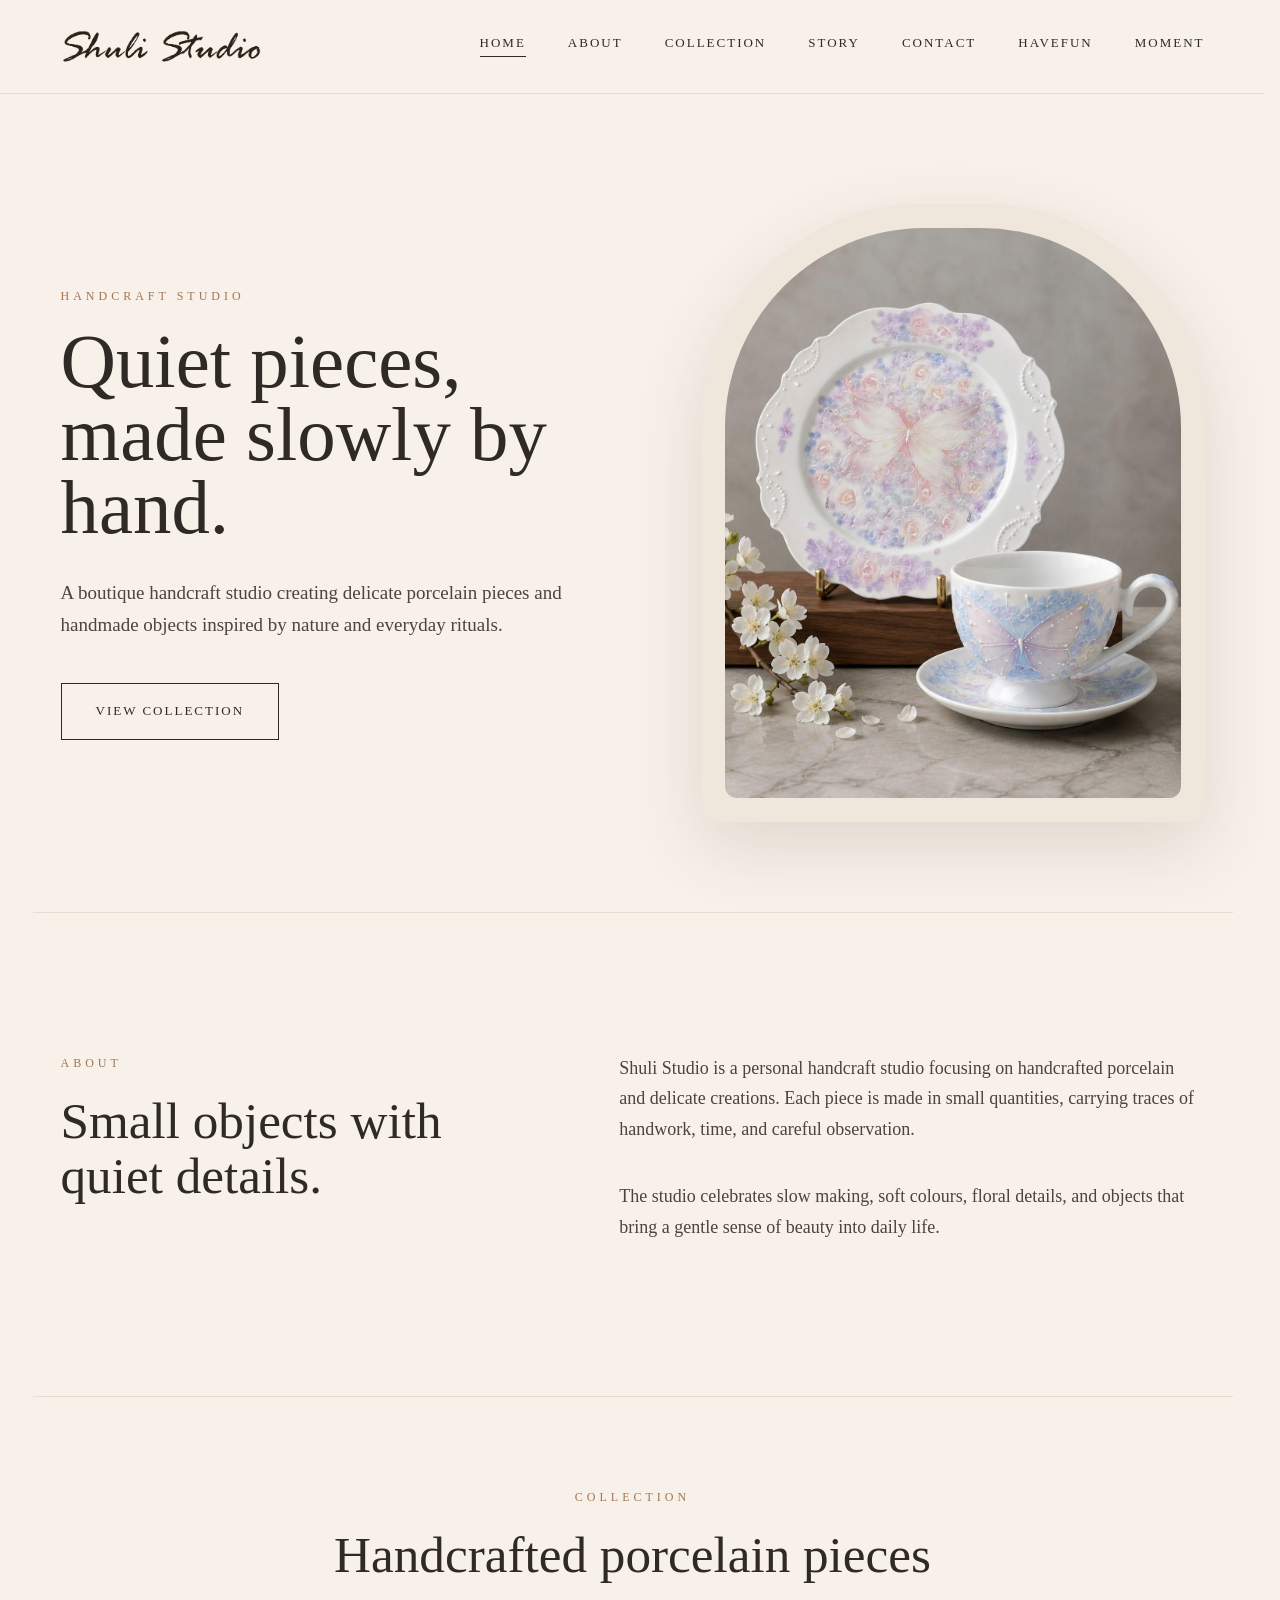
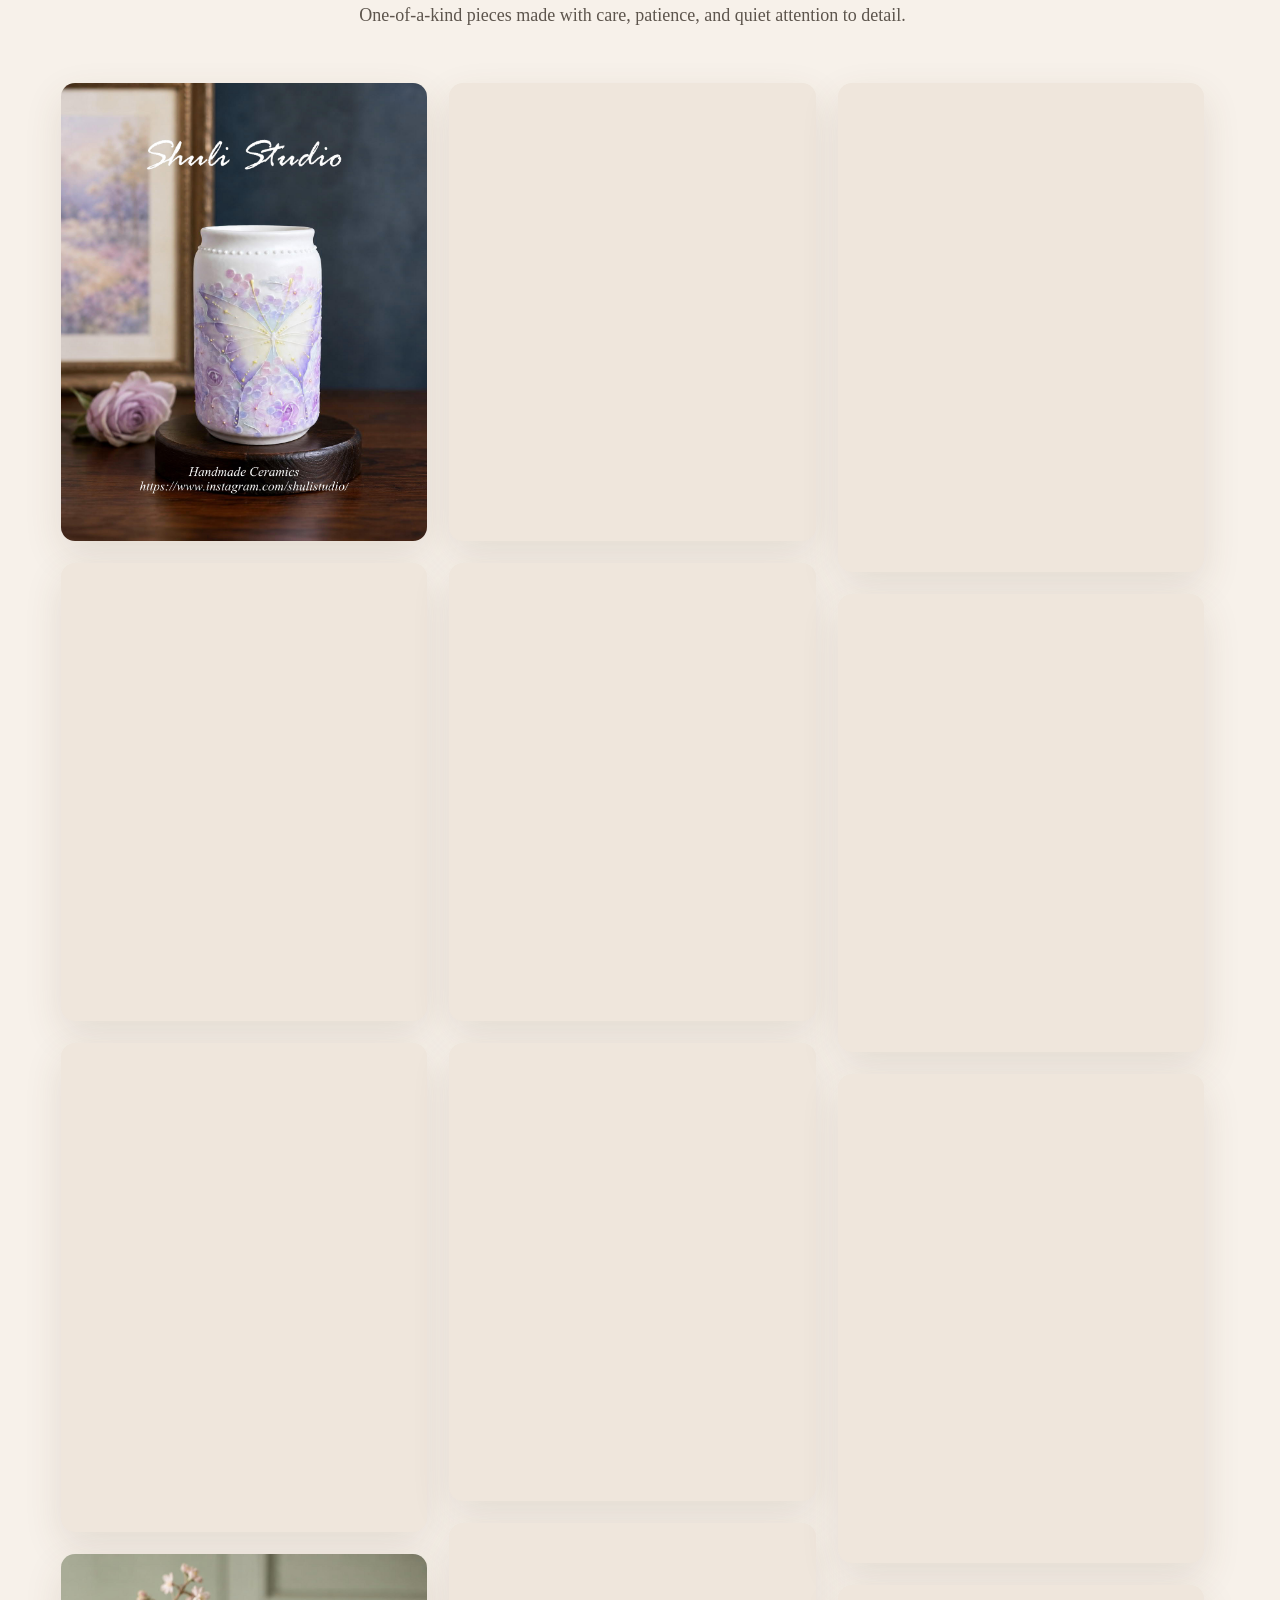
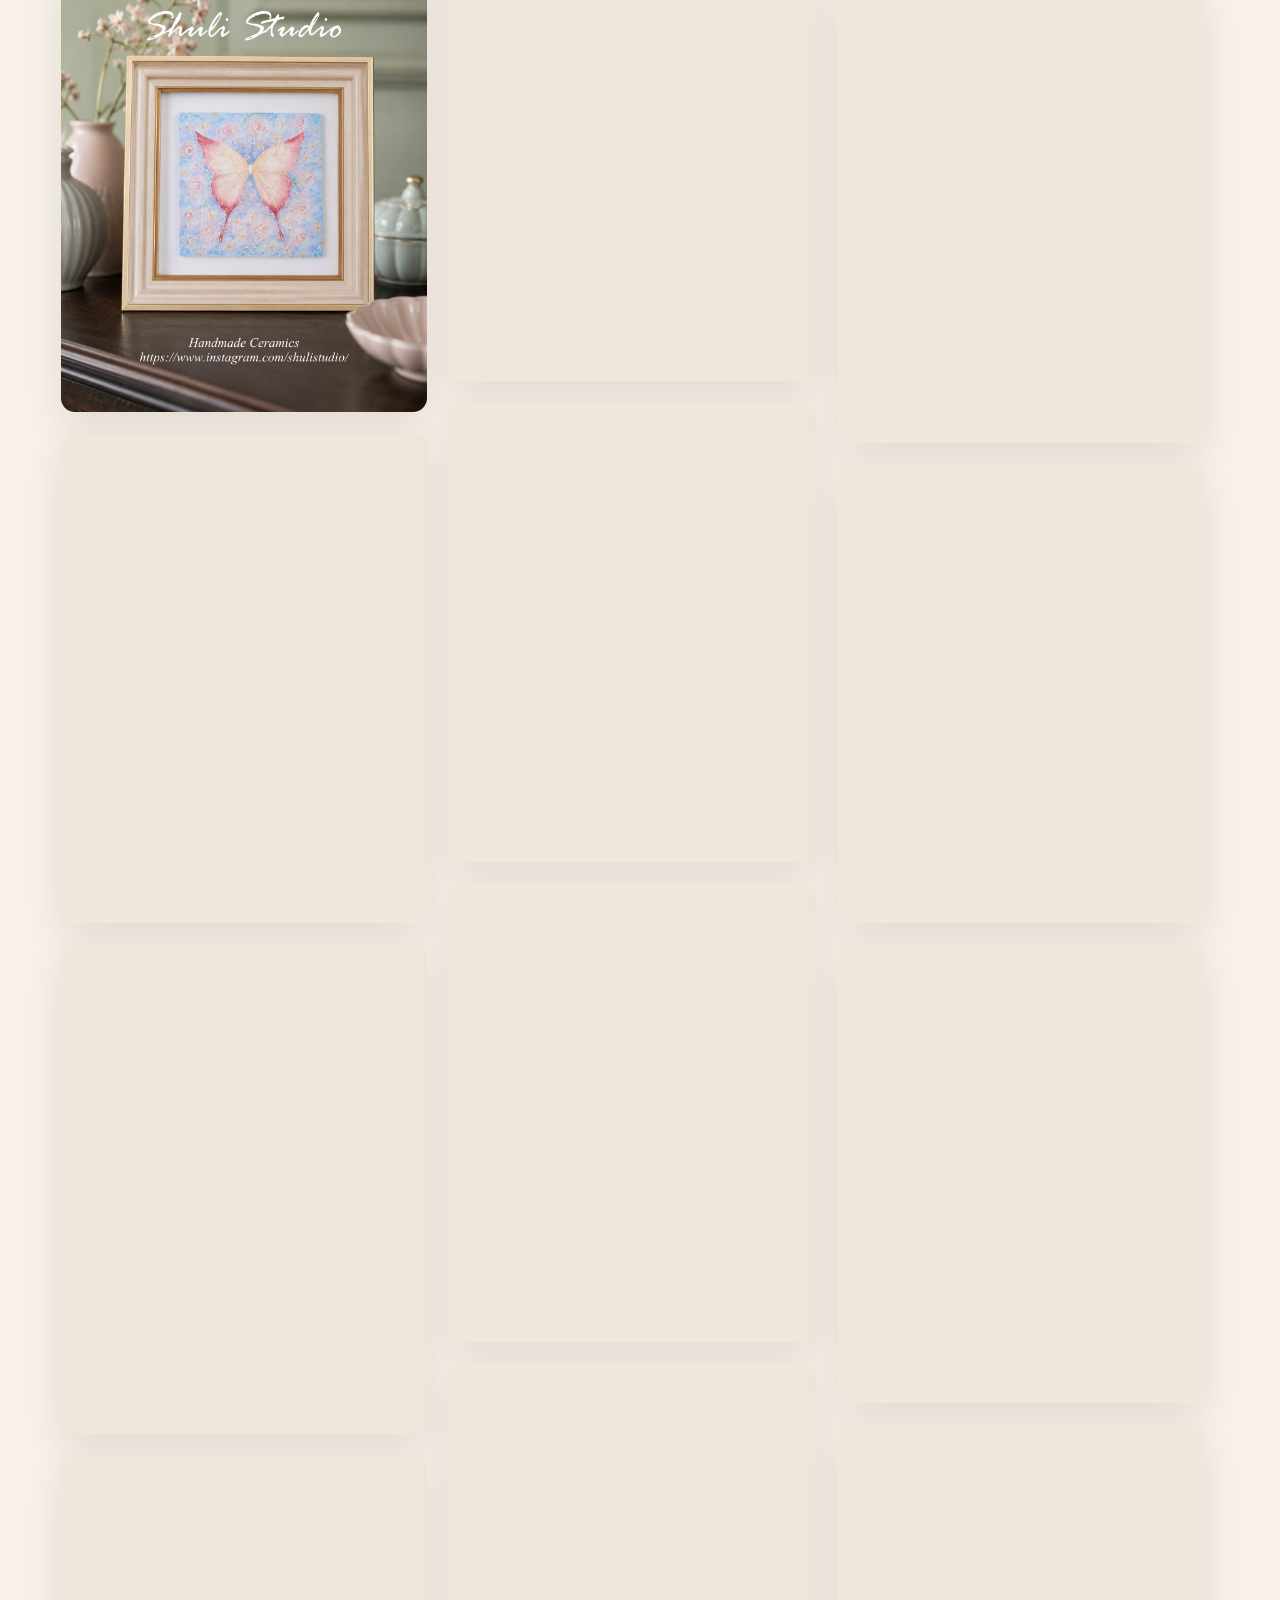
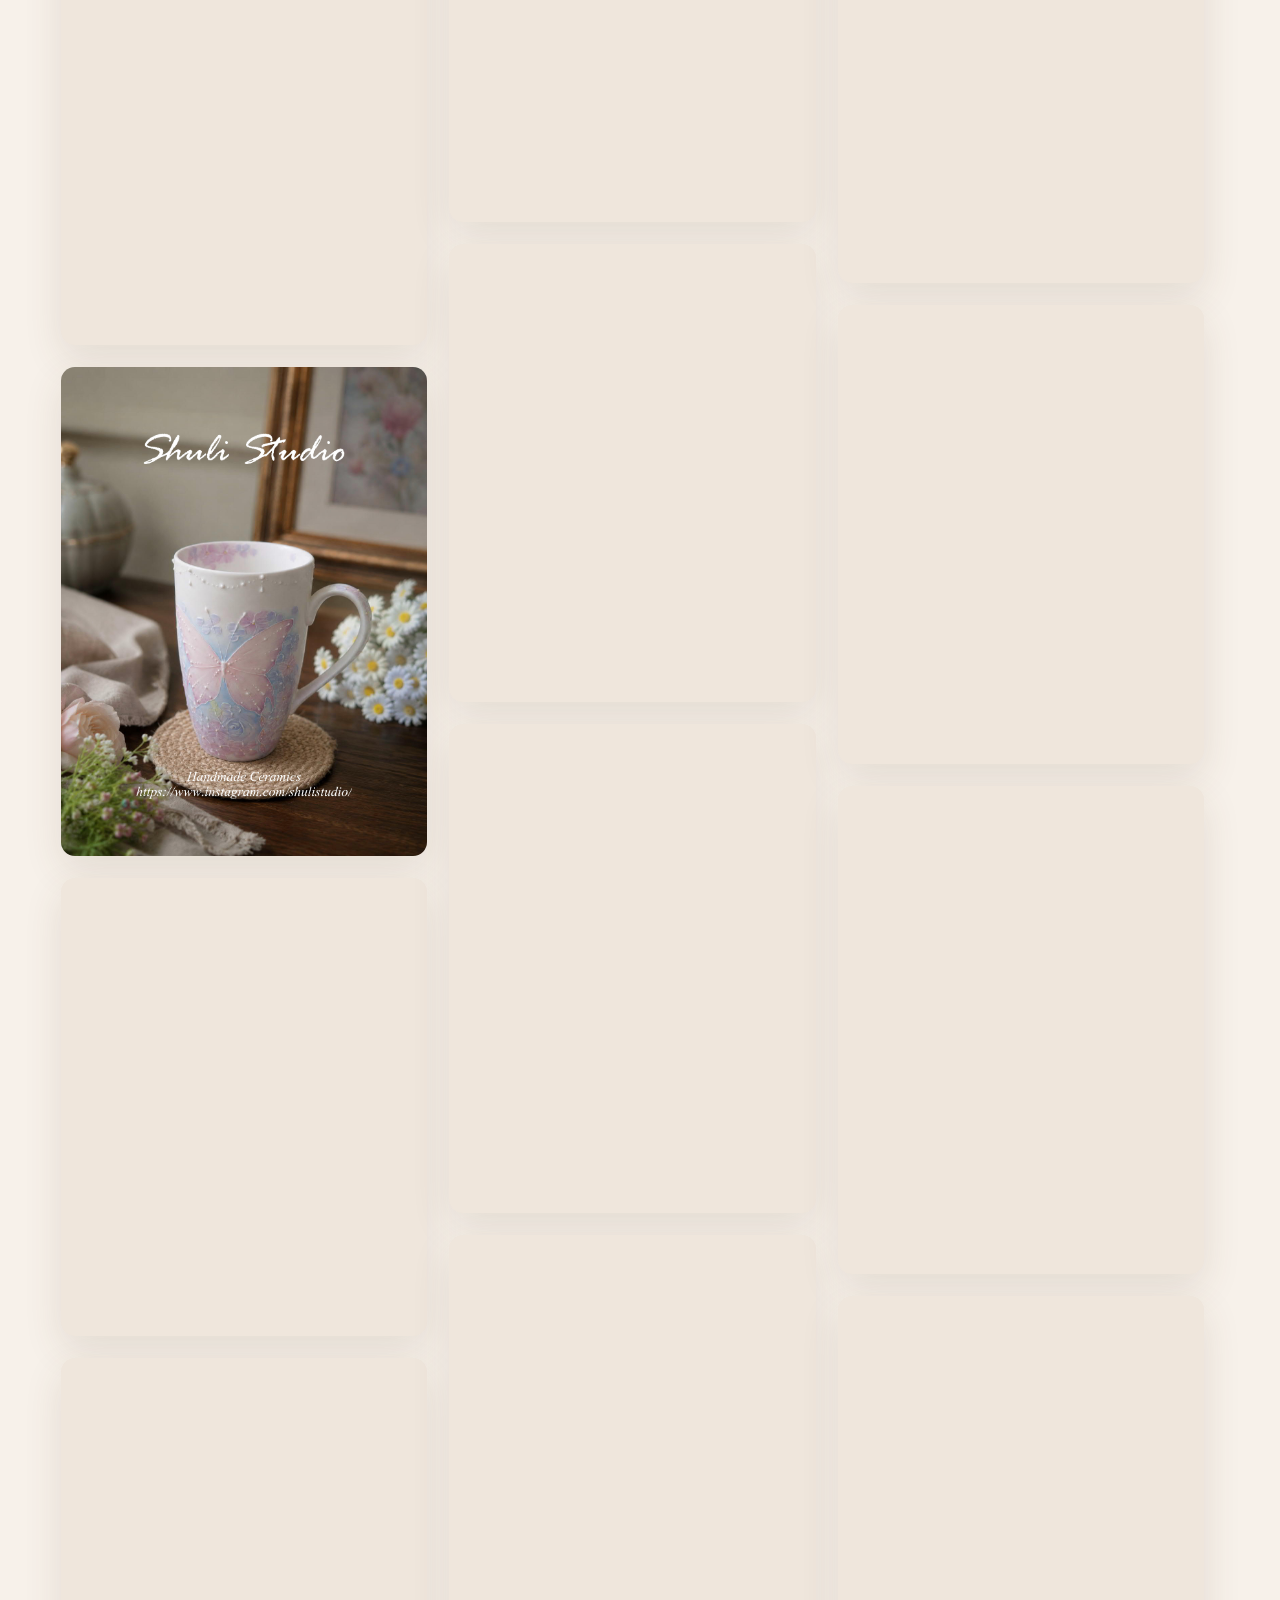
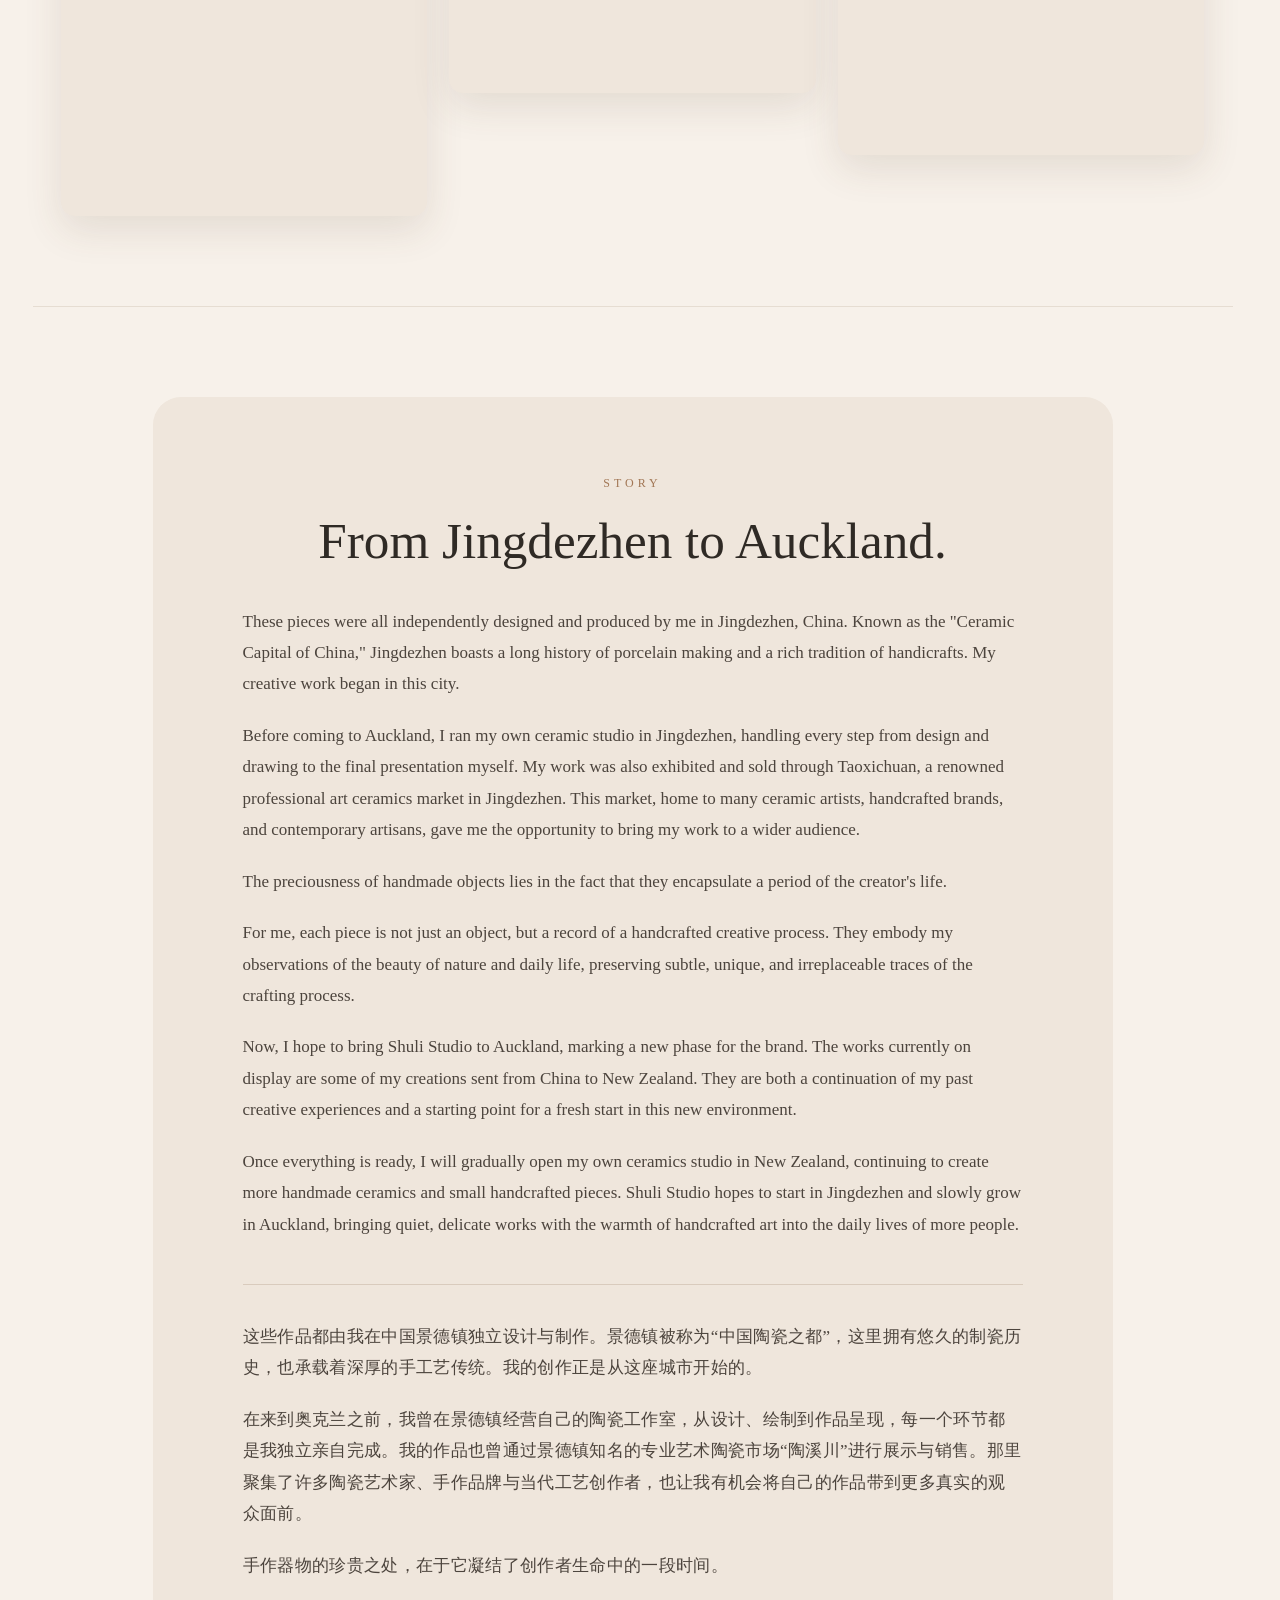
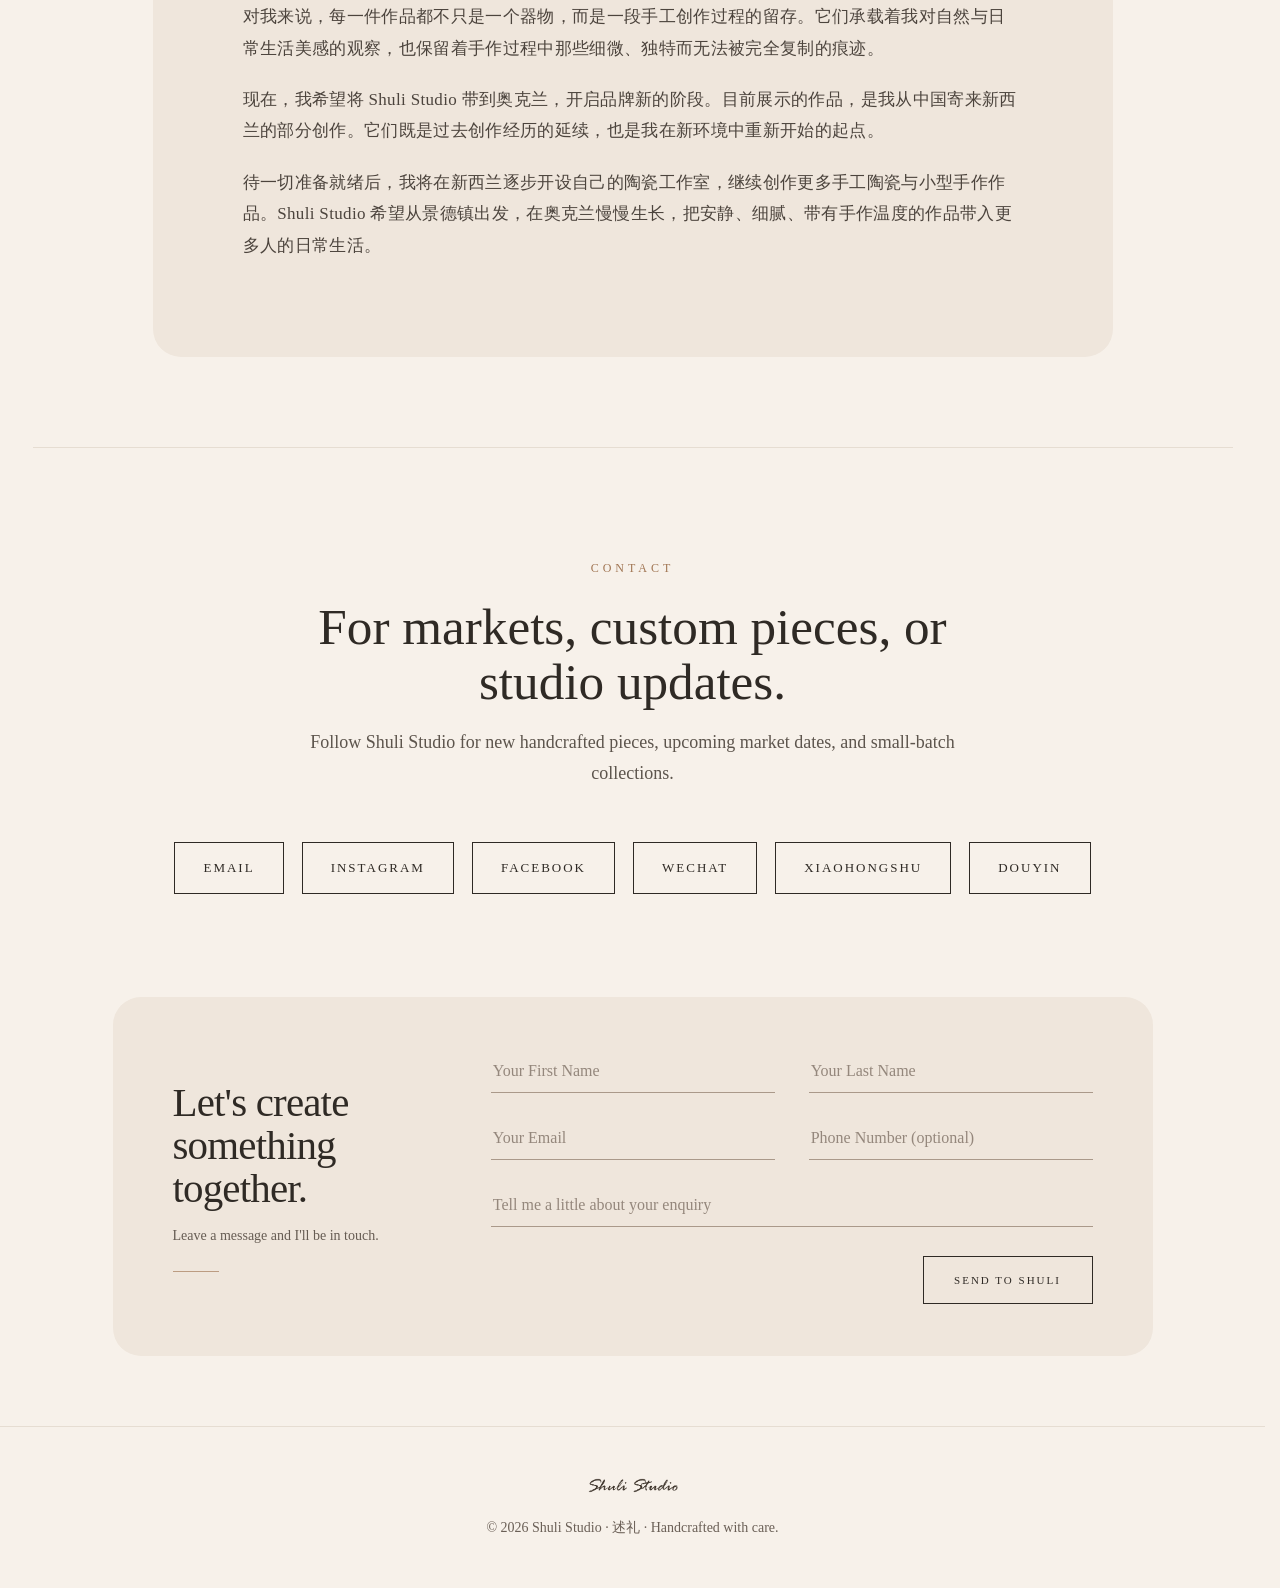
==== commit b0b62cfa: "Add files via upload" ====
--- a/index.html
+++ b/index.html
@@ -87,9 +87,24 @@
       </div>
 
       <div class="gallery">
-        <img src="image/porcelain-2.jpg" alt="Handcrafted porcelain product 2" /> decoding="async"
-        <img src="image/porcelain-3.jpg" alt="Handcrafted porcelain product 3" /> decoding="async"
-        <img src="image/porcelain-4.jpg" alt="Handcrafted porcelain product 4" /> decoding="async"
+<img
+  src="image/porcelain-2.jpg"
+  alt="Handcrafted porcelain product 2"
+  decoding="async"
+/>
+
+<img
+  src="image/porcelain-3.jpg"
+  alt="Handcrafted porcelain product 3"
+  decoding="async"
+/>
+
+<img
+  src="image/porcelain-4.jpg"
+  alt="Handcrafted porcelain product 4"
+  decoding="async"
+/>
+
     <img src="image/porcelain-5.jpg" alt="Handcrafted porcelain product 5" loading="lazy" decoding="async" />
     <img src="image/porcelain-6.jpg" alt="Handcrafted porcelain product 6" loading="lazy" decoding="async" />
     <img src="image/porcelain-7.jpg" alt="Handcrafted porcelain product 7" loading="lazy" decoding="async" />
@@ -420,17 +435,34 @@
     <p>© 2026 Shuli Studio · 述礼 · Handcrafted with care.</p>  </footer>
 
 <div id="imageModal" class="image-modal">
-  <button class="image-modal-close" type="button" aria-label="Close image">&times;</button>
-
-  <button class="image-modal-arrow image-modal-prev" type="button" aria-label="Previous image">
+  <button
+    class="image-modal-close"
+    type="button"
+    aria-label="Close image"
+  >
+    &times;
+  </button>
+
+  <button
+    class="image-modal-arrow image-modal-prev"
+    type="button"
+    aria-label="Previous image"
+  >
     ‹
   </button>
 
-  <div class="image-modal-slider"
-    <div class="image-modal-track" id="modalImageTrack"></div>
+  <div class="image-modal-slider">
+    <div
+      class="image-modal-track"
+      id="modalImageTrack"
+    ></div>
   </div>
 
-  <button class="image-modal-arrow image-modal-next" type="button" aria-label="Next image">
+  <button
+    class="image-modal-arrow image-modal-next"
+    type="button"
+    aria-label="Next image"
+  >
     ›
   </button>
 </div>
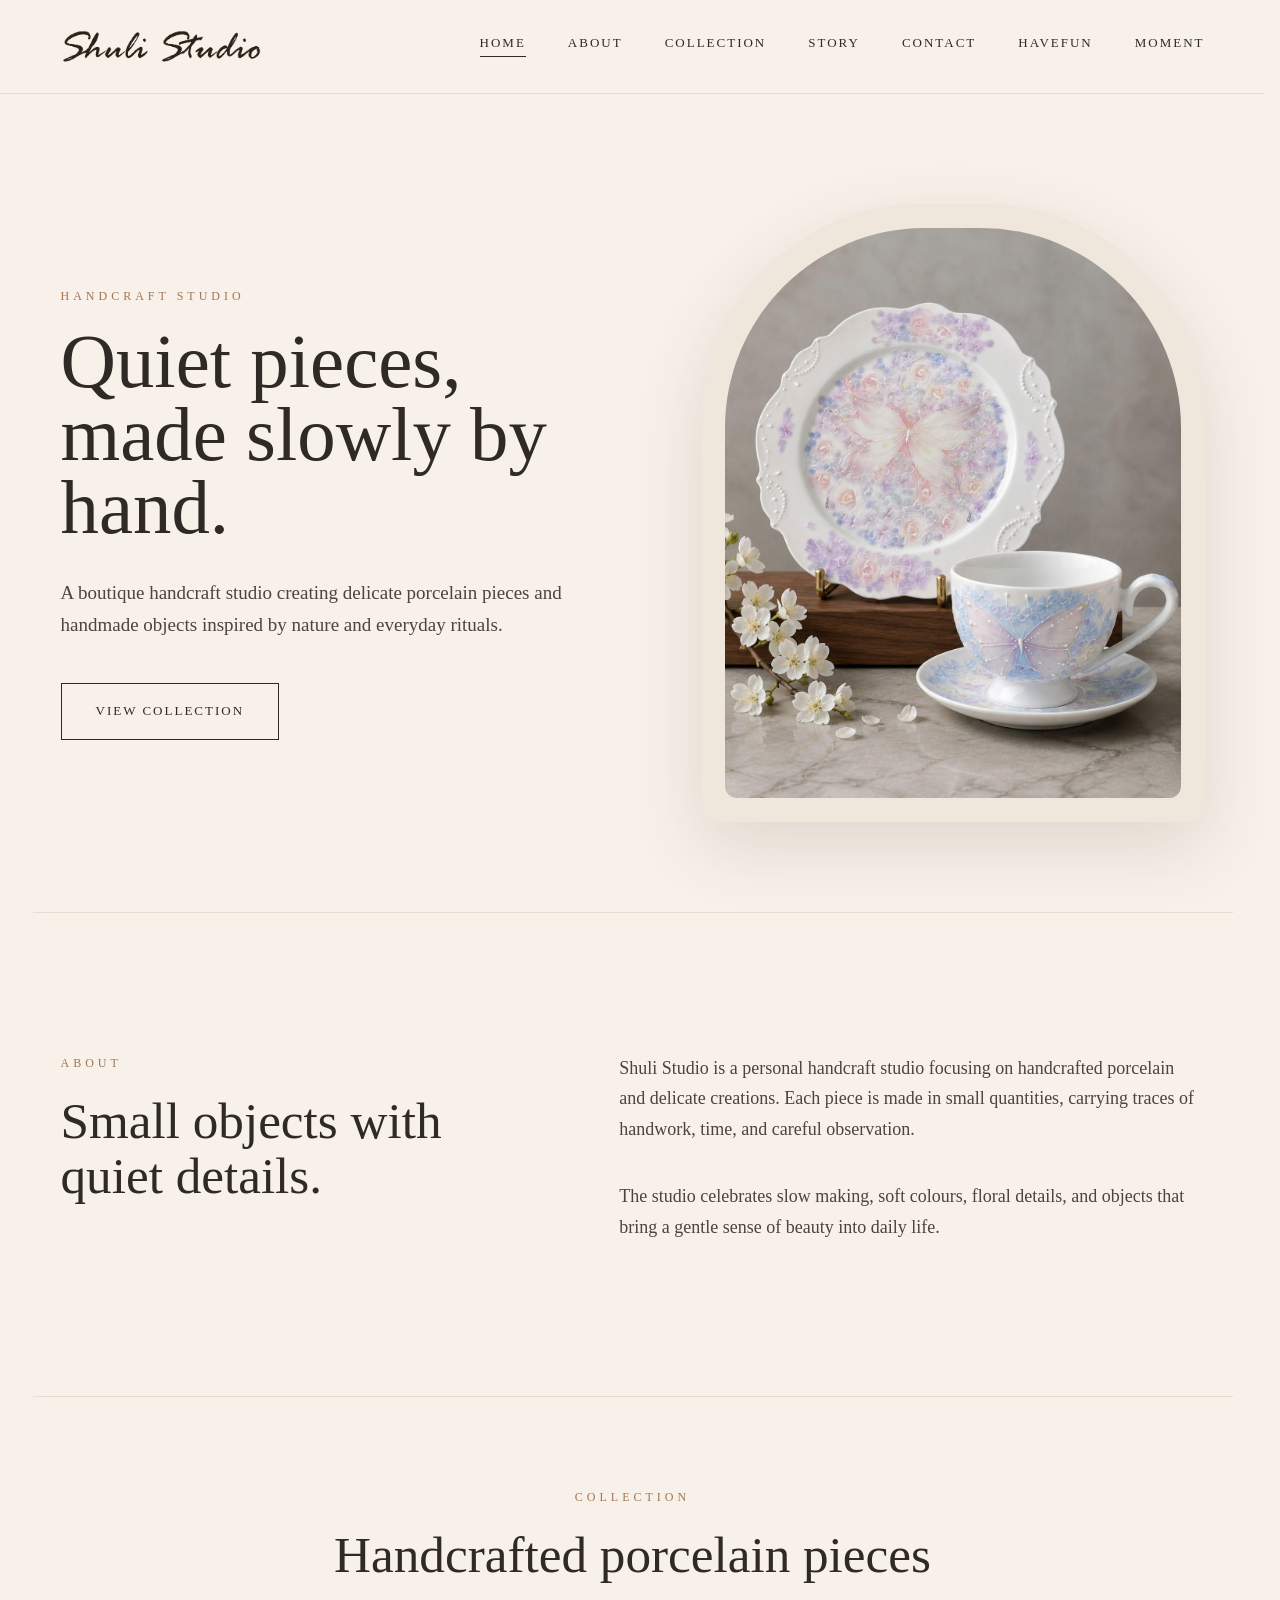
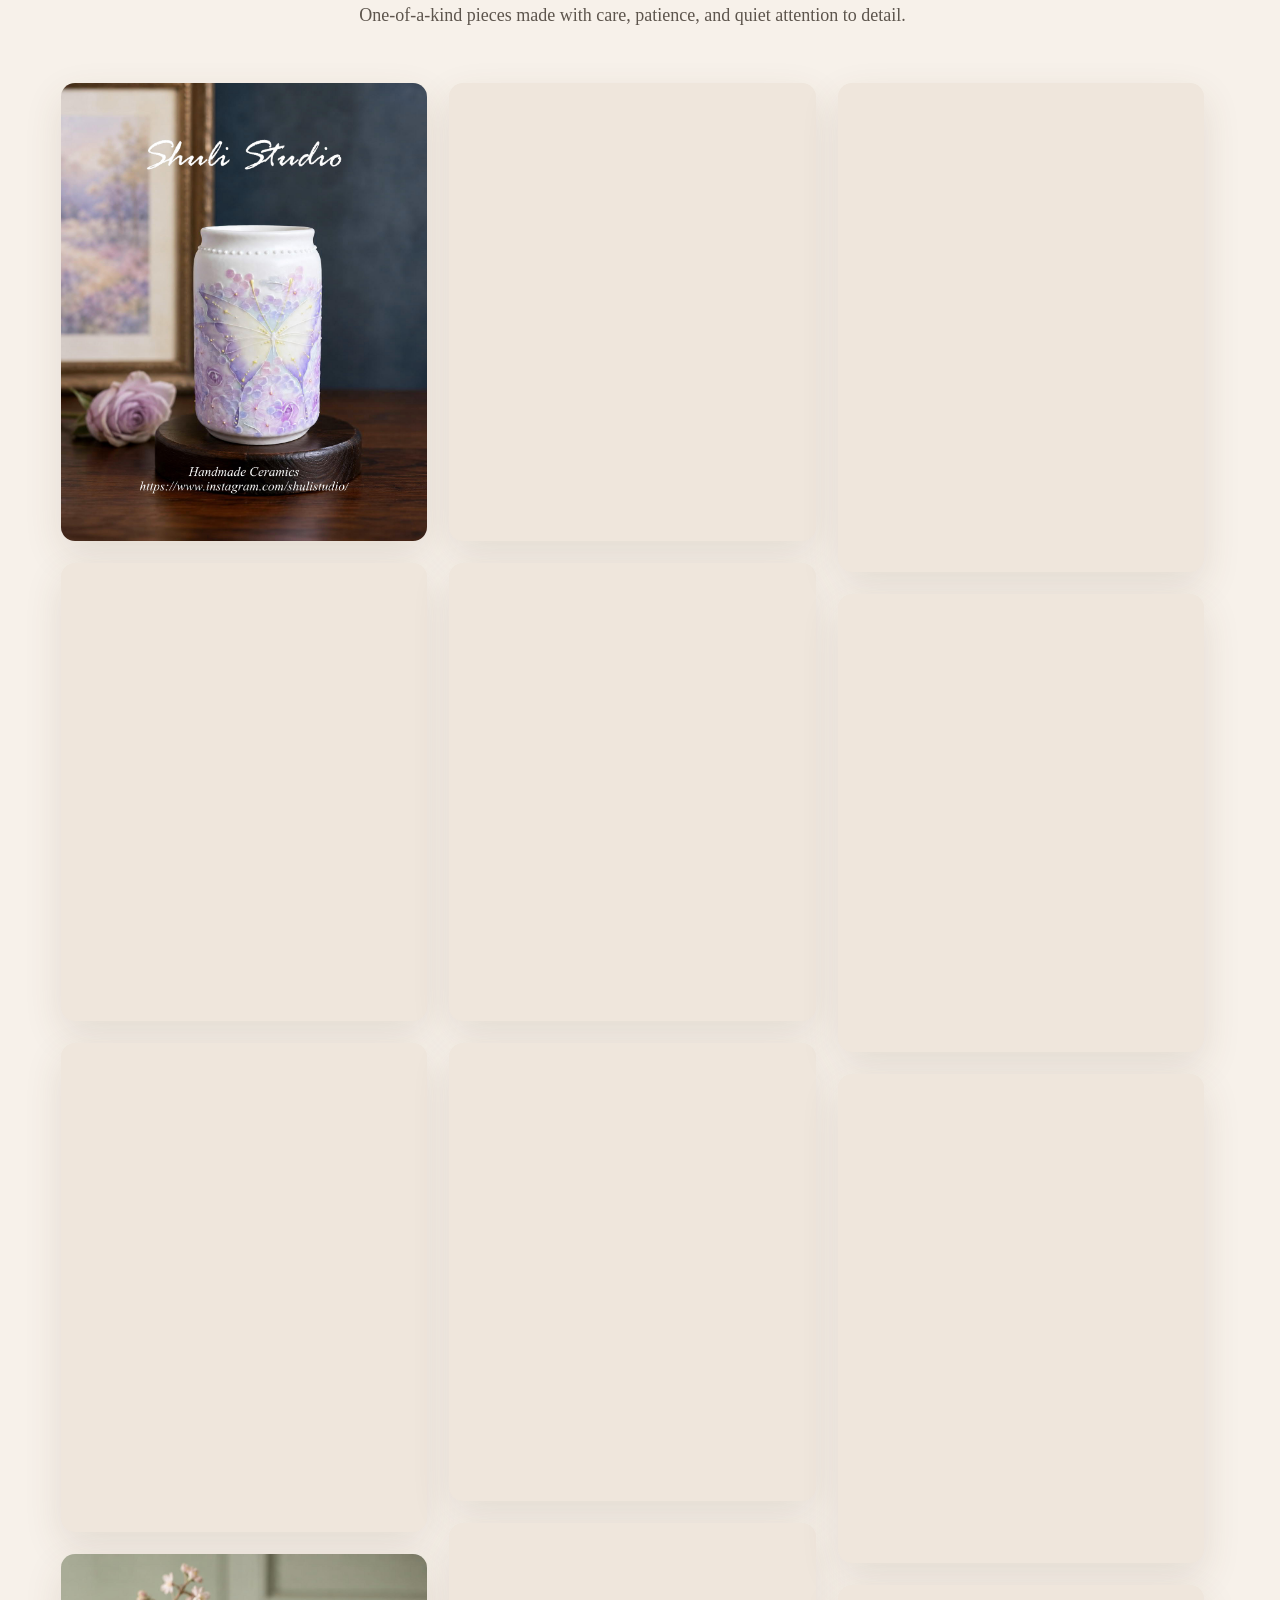
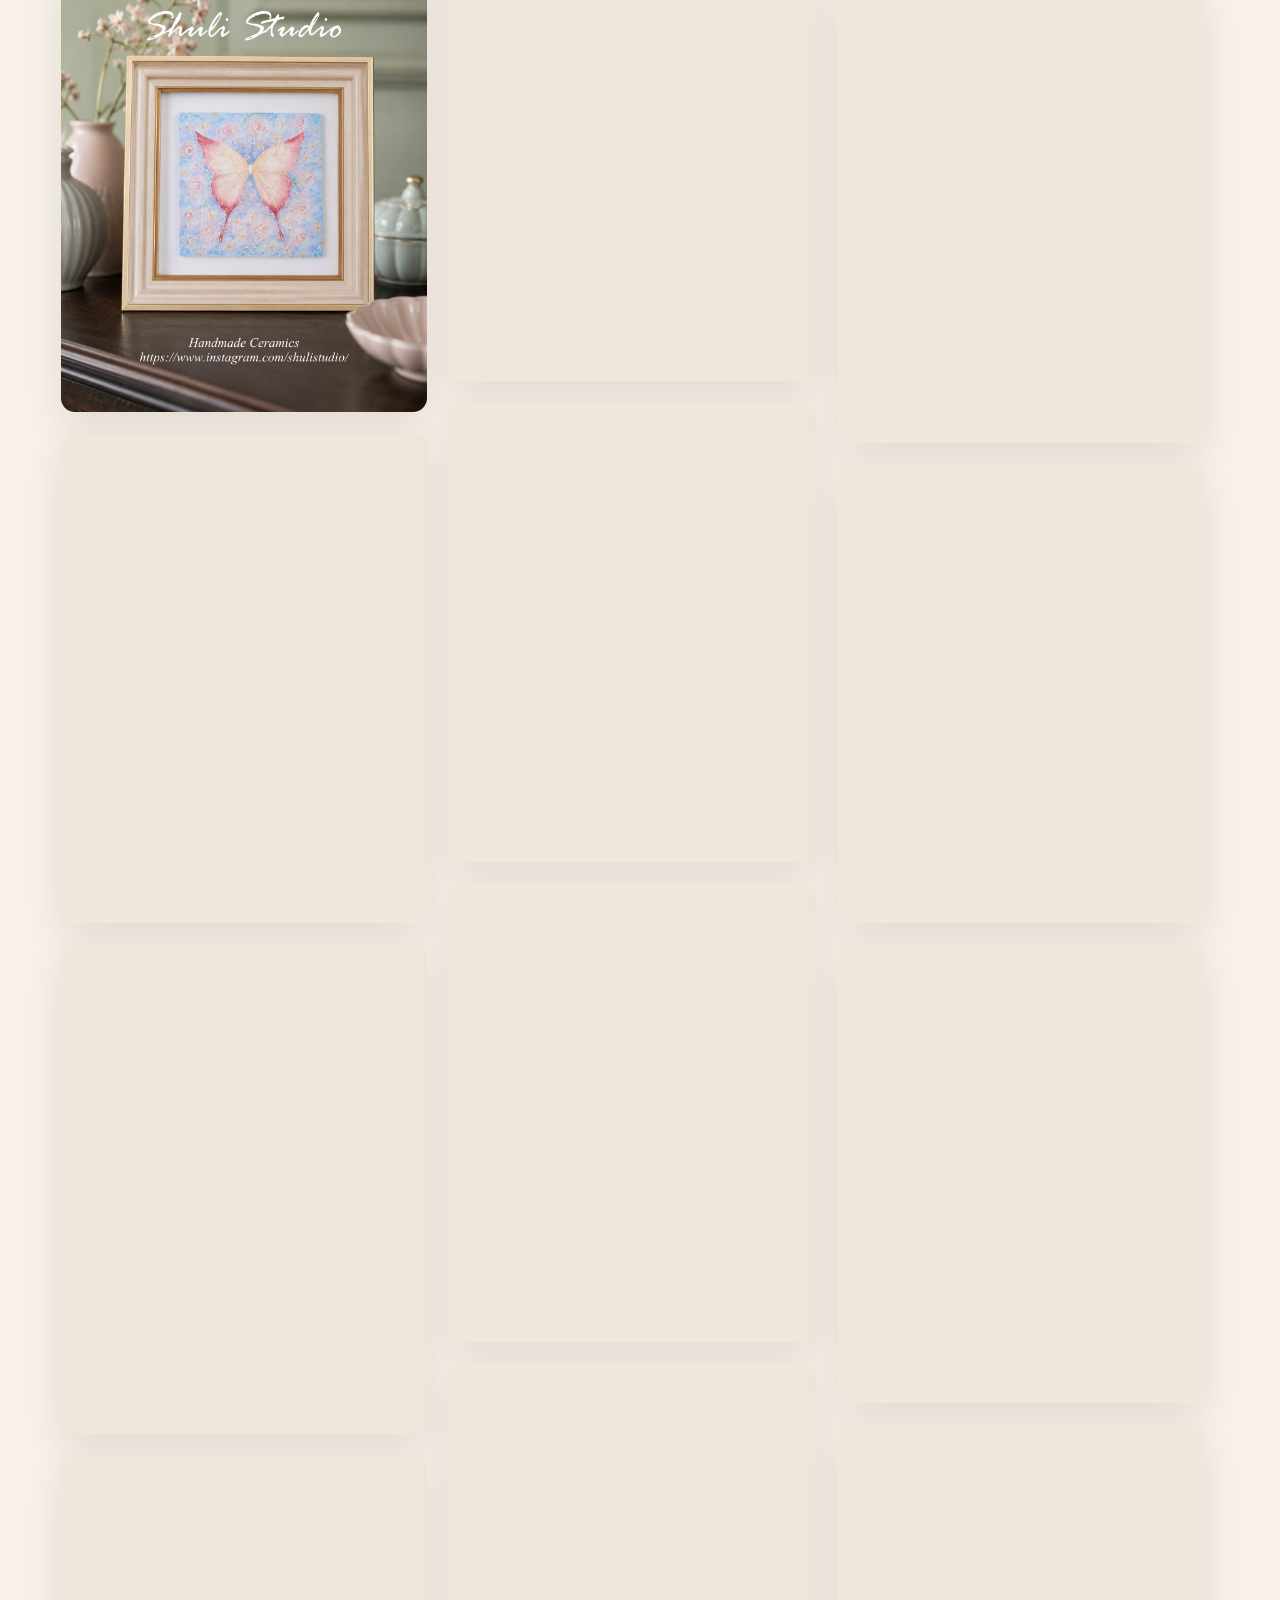
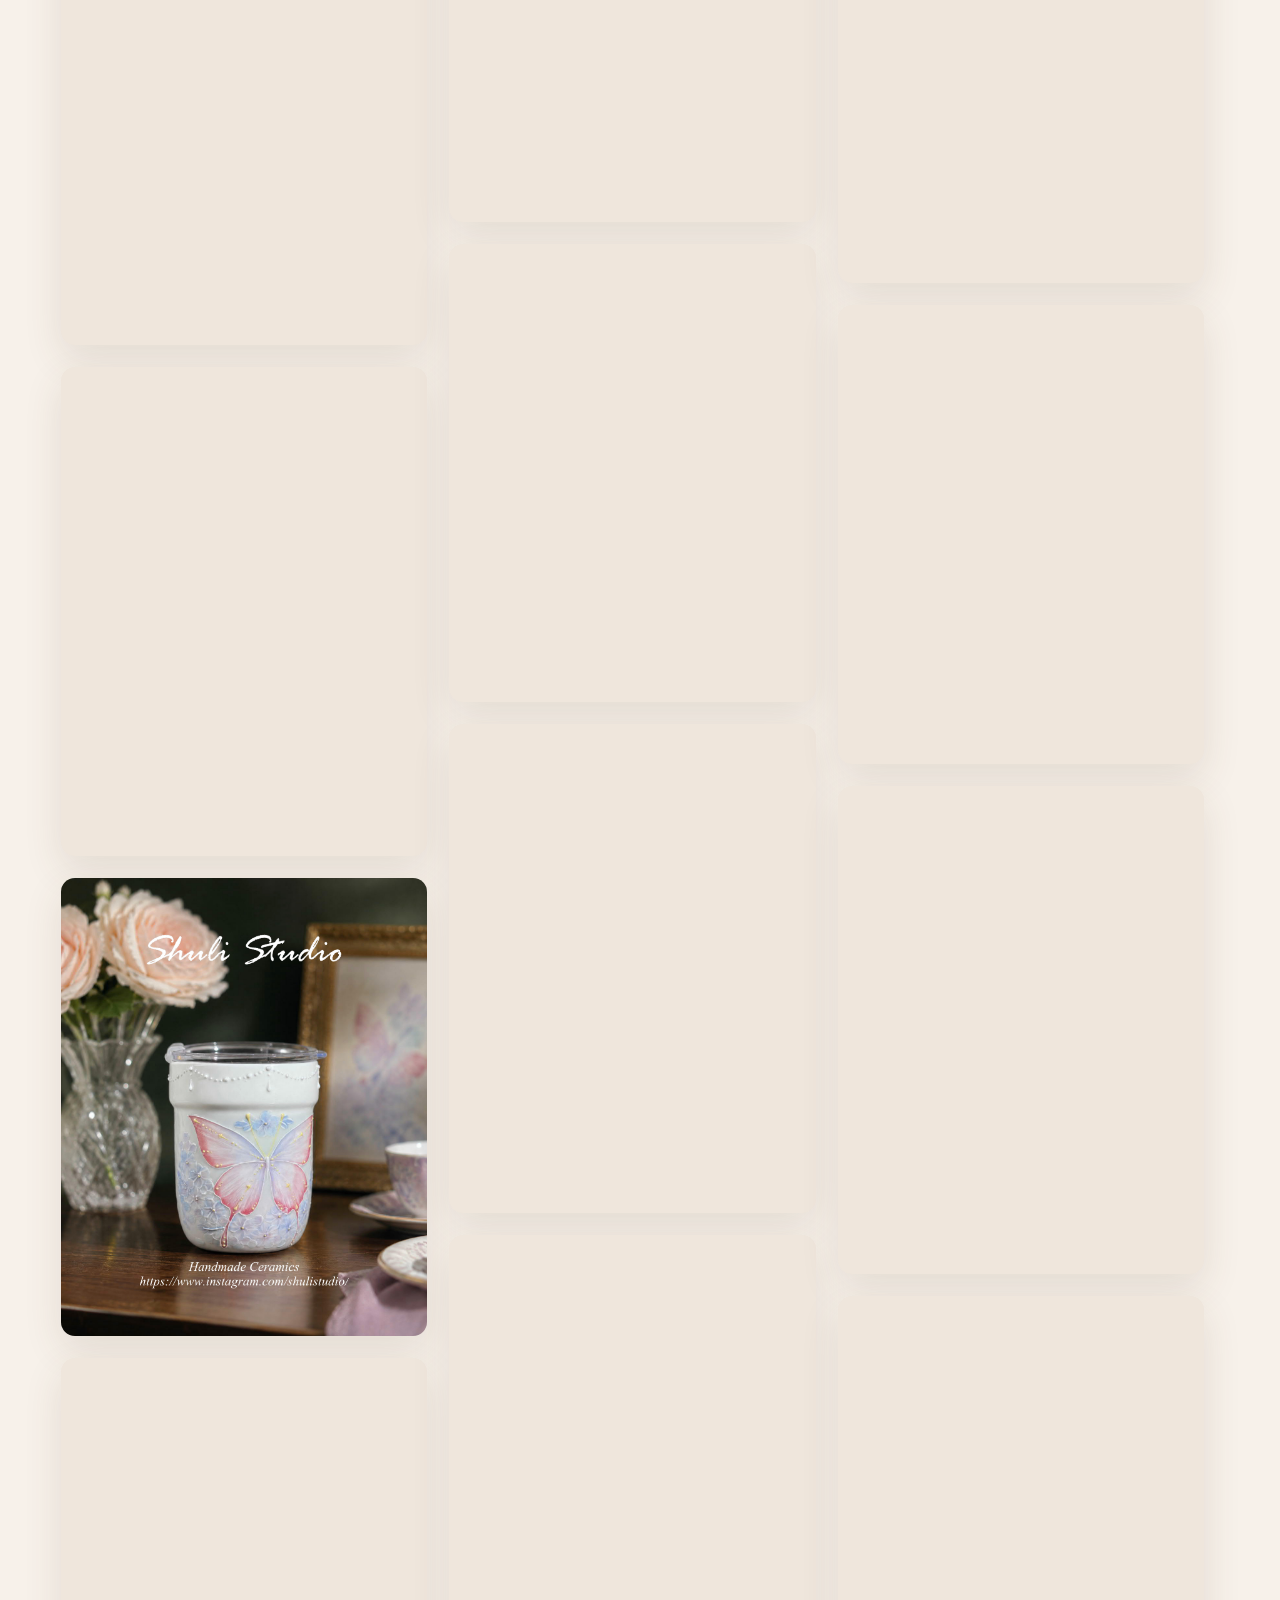
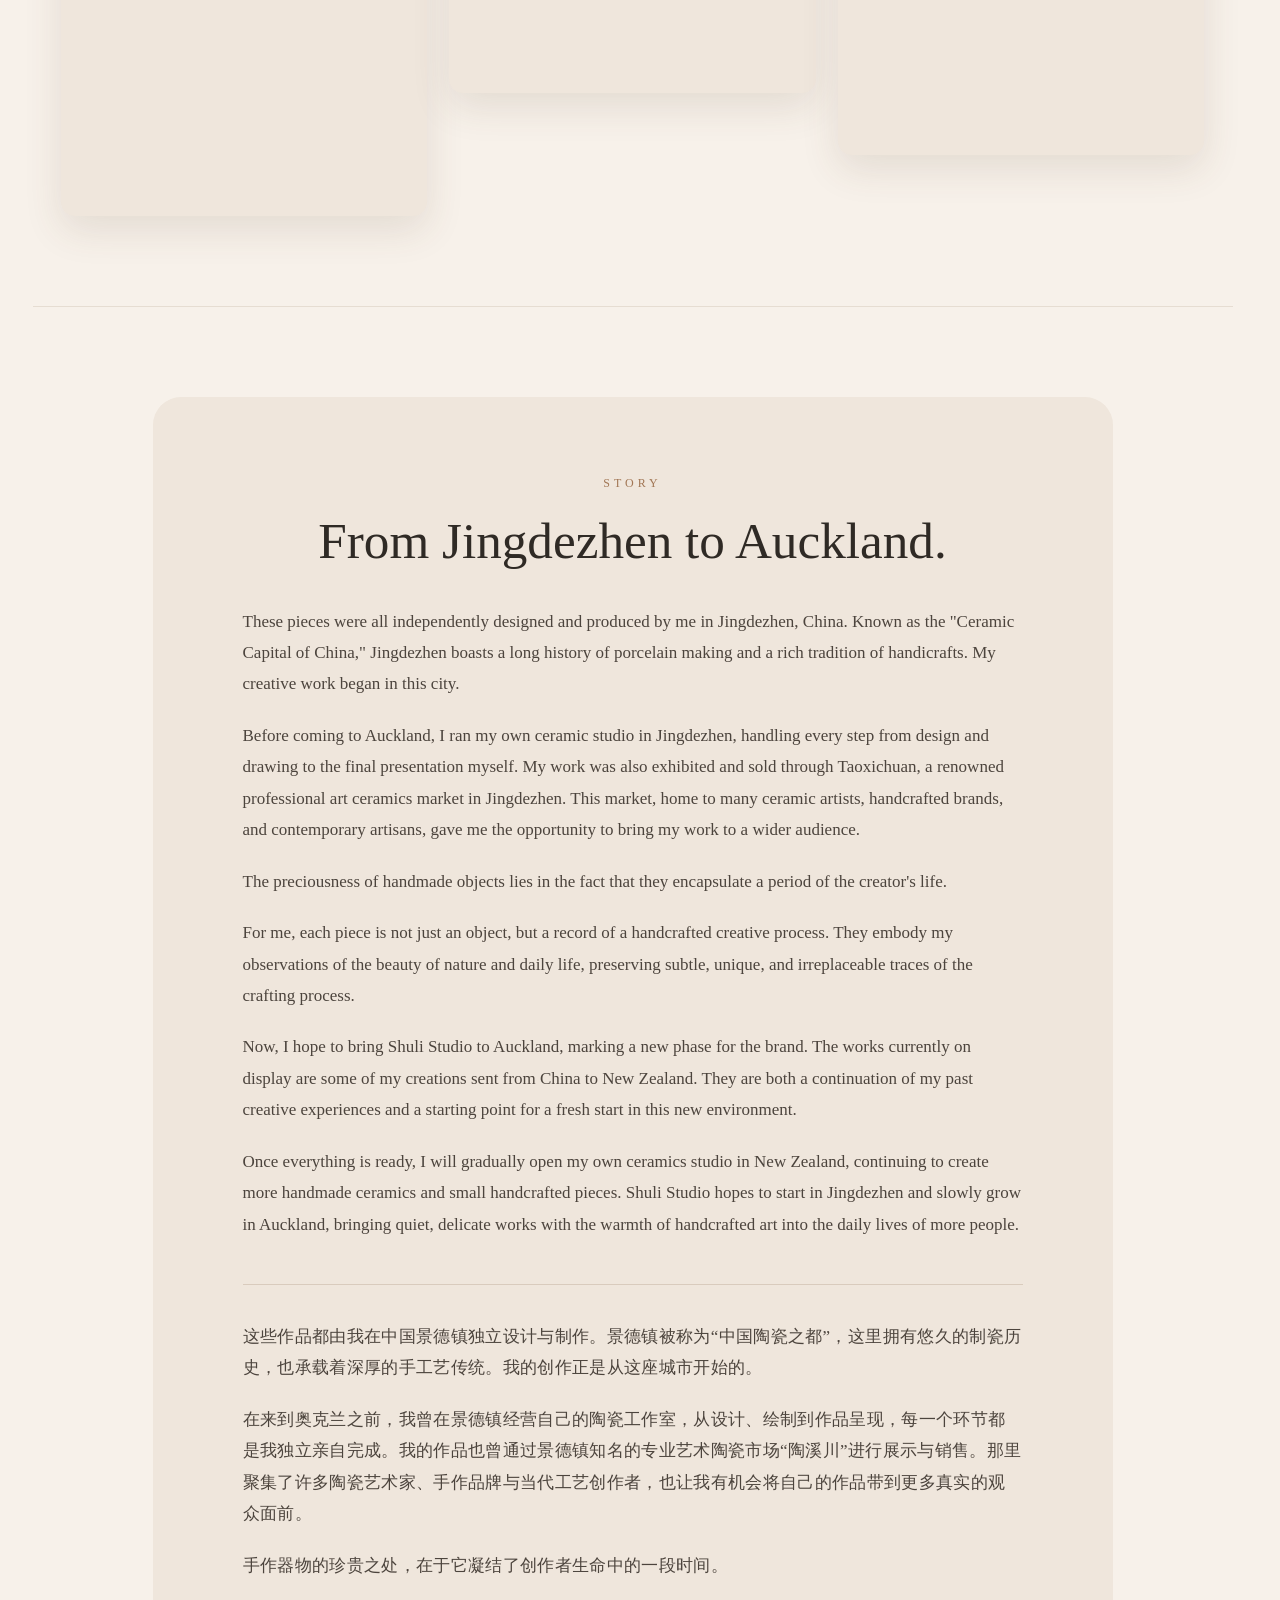
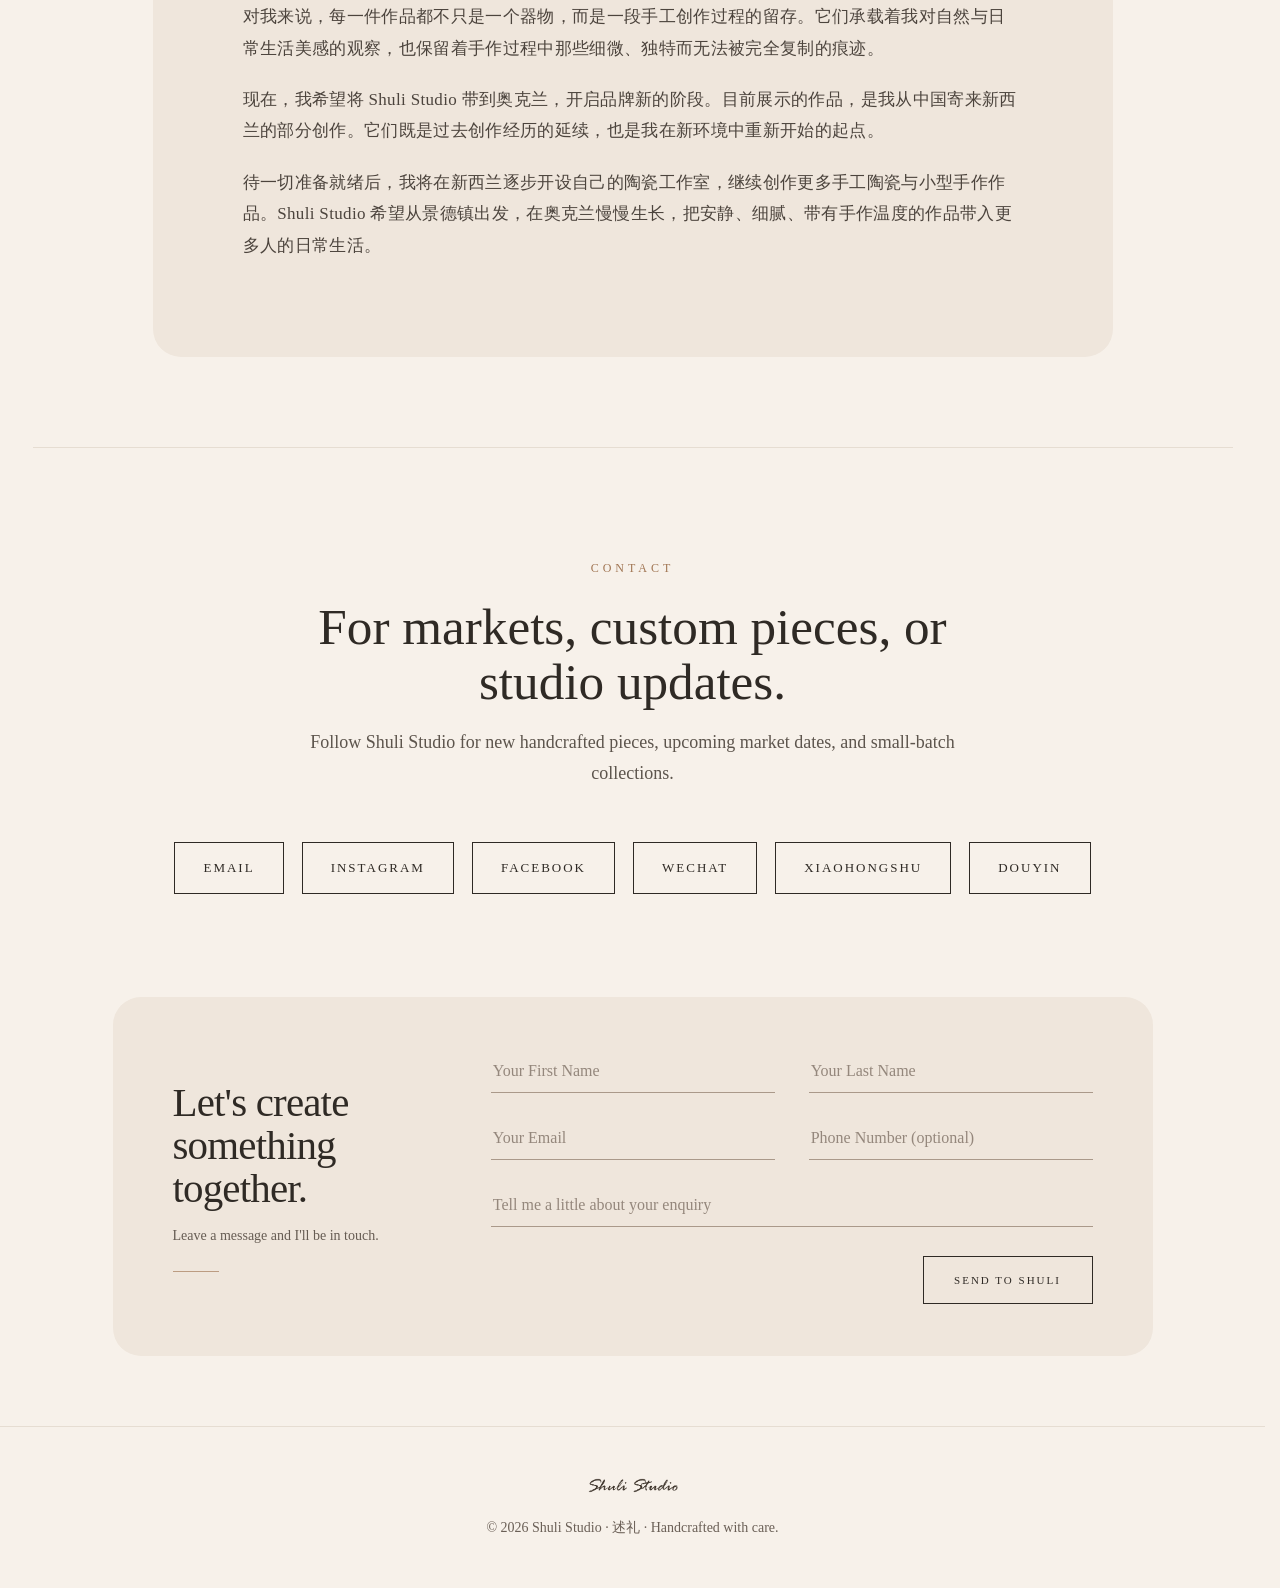
==== commit 59e9c634: "Add files via upload" ====
--- a/index.html
+++ b/index.html
@@ -94,14 +94,14 @@
 />
 
 <img
-  src="image/porcelain-3.jpg"
-  alt="Handcrafted porcelain product 3"
+  src="image/porcelain-12.jpg"
+  alt="Handcrafted porcelain product 12"
   decoding="async"
 />
 
 <img
-  src="image/porcelain-4.jpg"
-  alt="Handcrafted porcelain product 4"
+  src="image/porcelain-22.jpg"
+  alt="Handcrafted porcelain product 22"
   decoding="async"
 />
 
@@ -112,7 +112,7 @@
     <img src="image/porcelain-9.jpg" alt="Handcrafted porcelain product 9" loading="lazy" decoding="async" />
     <img src="image/porcelain-10.jpg" alt="Handcrafted porcelain product 10" loading="lazy" decoding="async" />
     <img src="image/porcelain-11.jpg" alt="Handcrafted porcelain product 11" loading="lazy" decoding="async" />
-    <img src="image/porcelain-12.jpg" alt="Handcrafted porcelain product 12" loading="lazy" decoding="async" />
+    <img src="image/porcelain-3.jpg" alt="Handcrafted porcelain product 3" loading="lazy" decoding="async" />
     <img src="image/porcelain-13.jpg" alt="Handcrafted porcelain product 13" loading="lazy" decoding="async" />
     <img src="image/porcelain-14.jpg" alt="Handcrafted porcelain product 14" loading="lazy" decoding="async" />
     <img src="image/porcelain-15.jpg" alt="Handcrafted porcelain product 15" loading="lazy" decoding="async" />
@@ -122,7 +122,7 @@
     <img src="image/porcelain-19.jpg" alt="Handcrafted porcelain product 19" loading="lazy" decoding="async" />
     <img src="image/porcelain-20.jpg" alt="Handcrafted porcelain product 20" loading="lazy" decoding="async" />
     <img src="image/porcelain-21.jpg" alt="Handcrafted porcelain product 21" loading="lazy" decoding="async" />
-    <img src="image/porcelain-22.jpg" alt="Handcrafted porcelain product 22" loading="lazy" decoding="async" />
+    <img src="image/porcelain-4.jpg" alt="Handcrafted porcelain product 4" loading="lazy" decoding="async" />
     <img src="image/porcelain-23.jpg" alt="Handcrafted porcelain product 23" loading="lazy" decoding="async" />
     <img src="image/porcelain-24.jpg" alt="Handcrafted porcelain product 24" loading="lazy" decoding="async" />
     <img src="image/porcelain-25.jpg" alt="Handcrafted porcelain product 25" loading="lazy" decoding="async" />
@@ -765,7 +765,7 @@
         pageFade.classList.add("is-section-visible");
       });
     });
-  }, 470);
+  }, 750);
 }
 
   instantNavLinks.forEach(function (link) {
@@ -1025,5 +1025,34 @@
   }
 }
 </script>
+
+<script>
+  document.addEventListener("DOMContentLoaded", function () {
+    const pageFade = document.querySelector(".page-fade");
+
+    const crossPageLinks = document.querySelectorAll(
+      '.nav-link[href="havefun.html"], .nav-link[href="moment.html"]'
+    );
+
+    crossPageLinks.forEach(function (link) {
+      link.addEventListener("click", function (event) {
+        const destination = link.getAttribute("href");
+
+        if (!destination || !pageFade) return;
+
+        event.preventDefault();
+
+        pageFade.classList.remove("is-visible");
+        pageFade.classList.remove("is-section-visible");
+        pageFade.classList.add("is-page-leaving");
+
+        setTimeout(function () {
+          window.location.href = destination;
+        }, 550);
+      });
+    });
+  });
+</script>
+
 </body>
 </html>
--- a/style.css
+++ b/style.css
@@ -747,7 +747,6 @@
 }
 
 .gallery-grid img {
-  margin-bottom: 8px;
   border-radius: 8px;
 }
 
@@ -915,7 +914,7 @@
 
 .contact-section {
   padding-top: 82px;
-  padding-bottom: 88px;
+  padding-bottom: 42px;
 }
 
 .wechat-qr {
@@ -931,12 +930,6 @@
 }
 
 @media (max-width: 900px) {
-  .moment-section .gallery-grid {
-    gap: 8px;
-  }
-}
-
-@media (max-width: 600px) {
   .moment-section .gallery-grid {
     gap: 8px;
   }
@@ -1129,7 +1122,7 @@
 /* 全站页面缓慢显现：电脑端和手机端都生效 */
 .page-fade {
   opacity: 0;
-  transition: opacity 1.8s ease;
+  transition: opacity 1.2s ease;
 }
 
 .page-fade.is-visible {
@@ -1139,13 +1132,20 @@
 /* 首页内部点击 Home / About / Collection / Story / Contact 时用 */
 .page-fade.is-switching {
   opacity: 0;
-  transition: opacity 1s ease;
+  transition: opacity 0.75s ease;
 }
 
 .page-fade.is-section-visible {
   opacity: 1;
-  transition: opacity 1.4s ease;
-}
+  transition: opacity 1.1s ease;
+}
+
+/* 从当前 HTML 页面进入另一个 HTML 页面时的淡出 */
+.page-fade.is-page-leaving {
+  opacity: 0;
+  transition: opacity 0.75s ease;
+}
+
 
 /* 手机端点击图片时，去掉系统点击高亮，不影响图片 hover 效果 */
 .gallery img,
@@ -1370,7 +1370,7 @@
 
 @media (max-width: 600px) {
 .enquiry-section {
-  padding: 70px 20px;
+  padding: 24px 20px 70px;
 }
 
 .enquiry-inner {
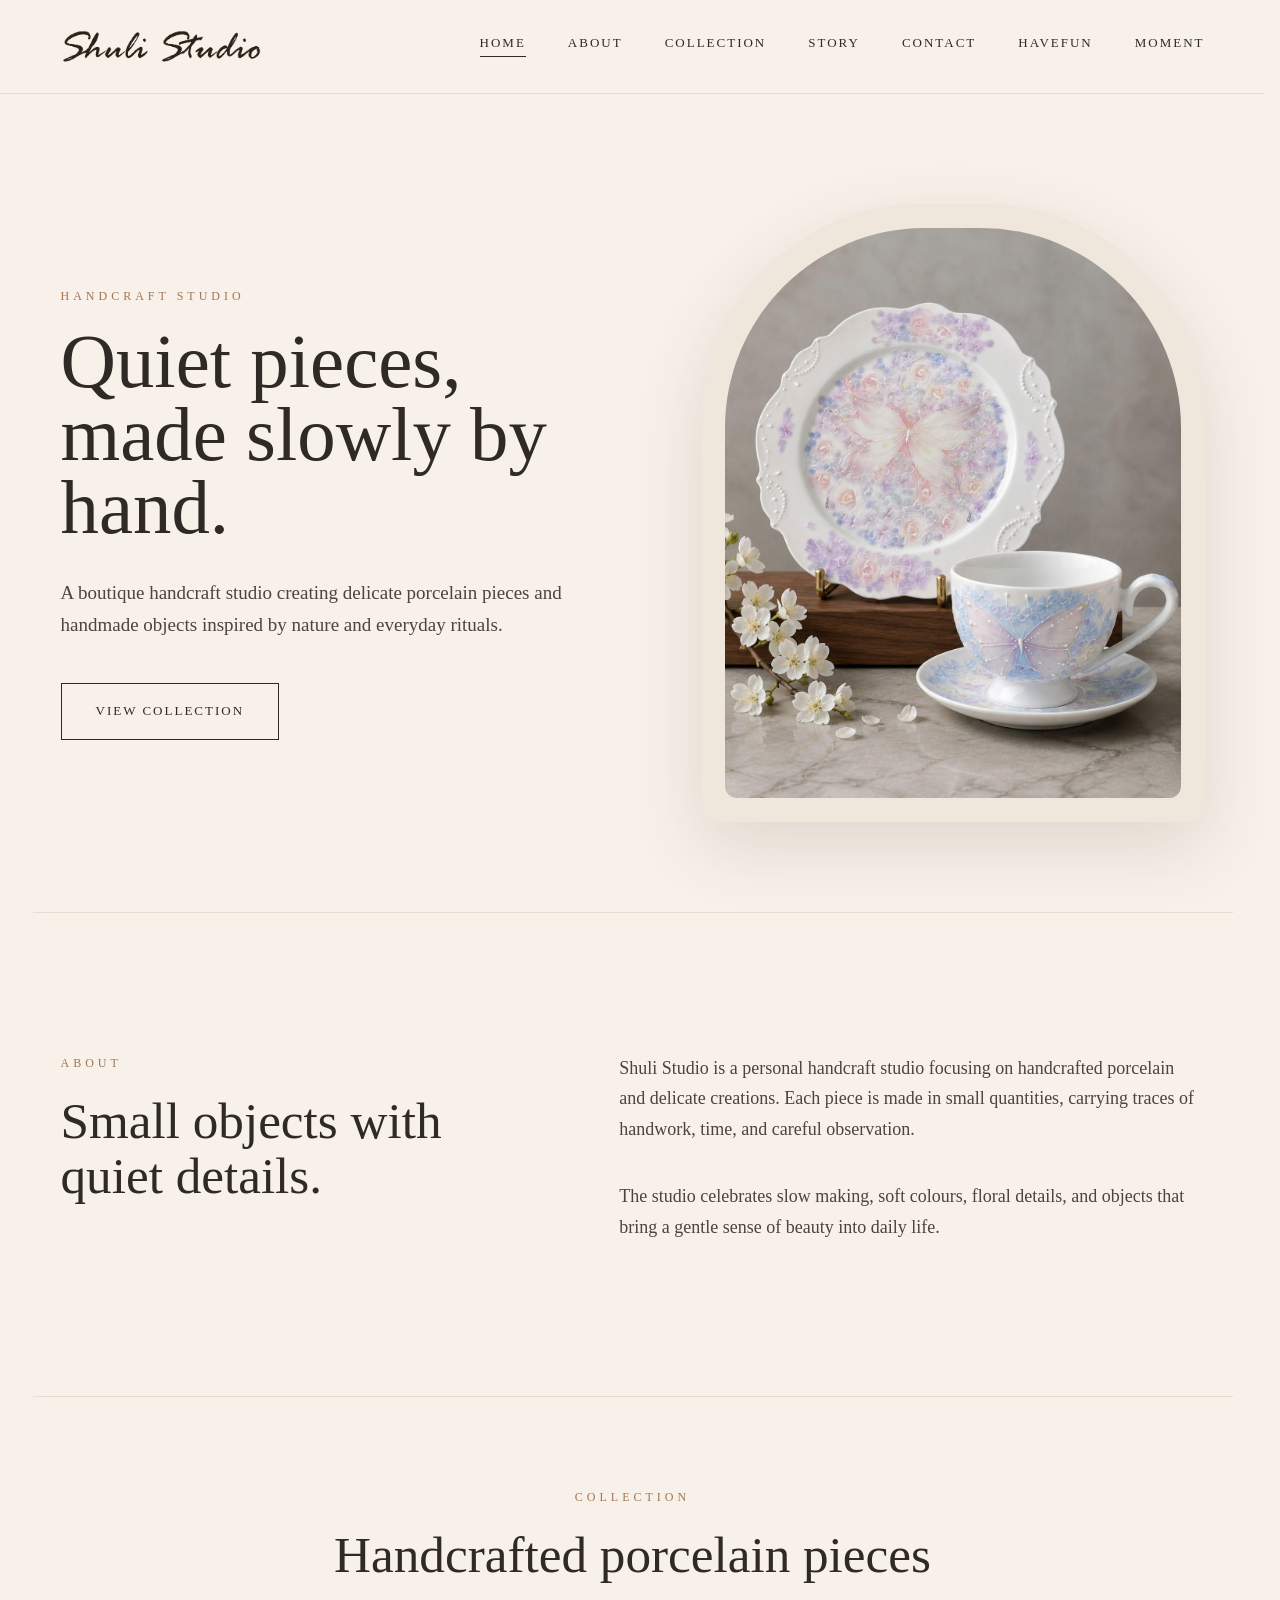
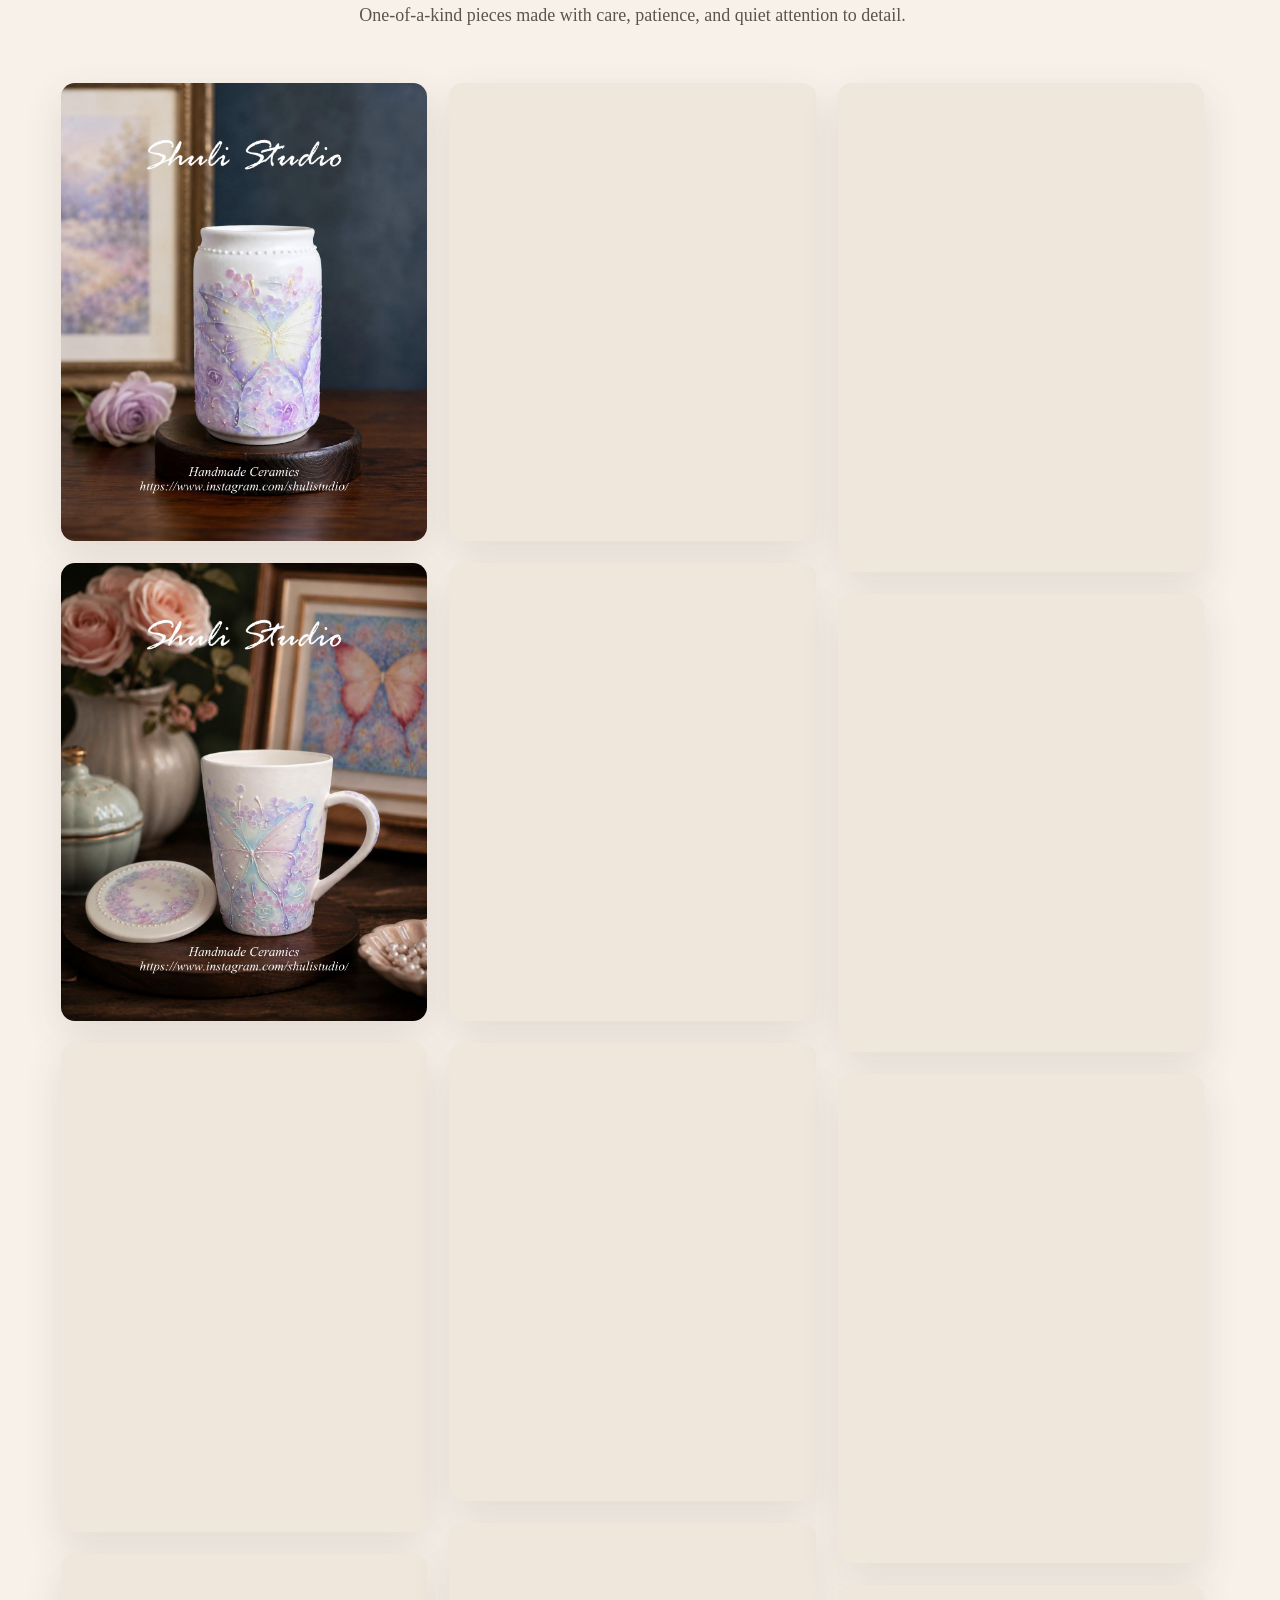
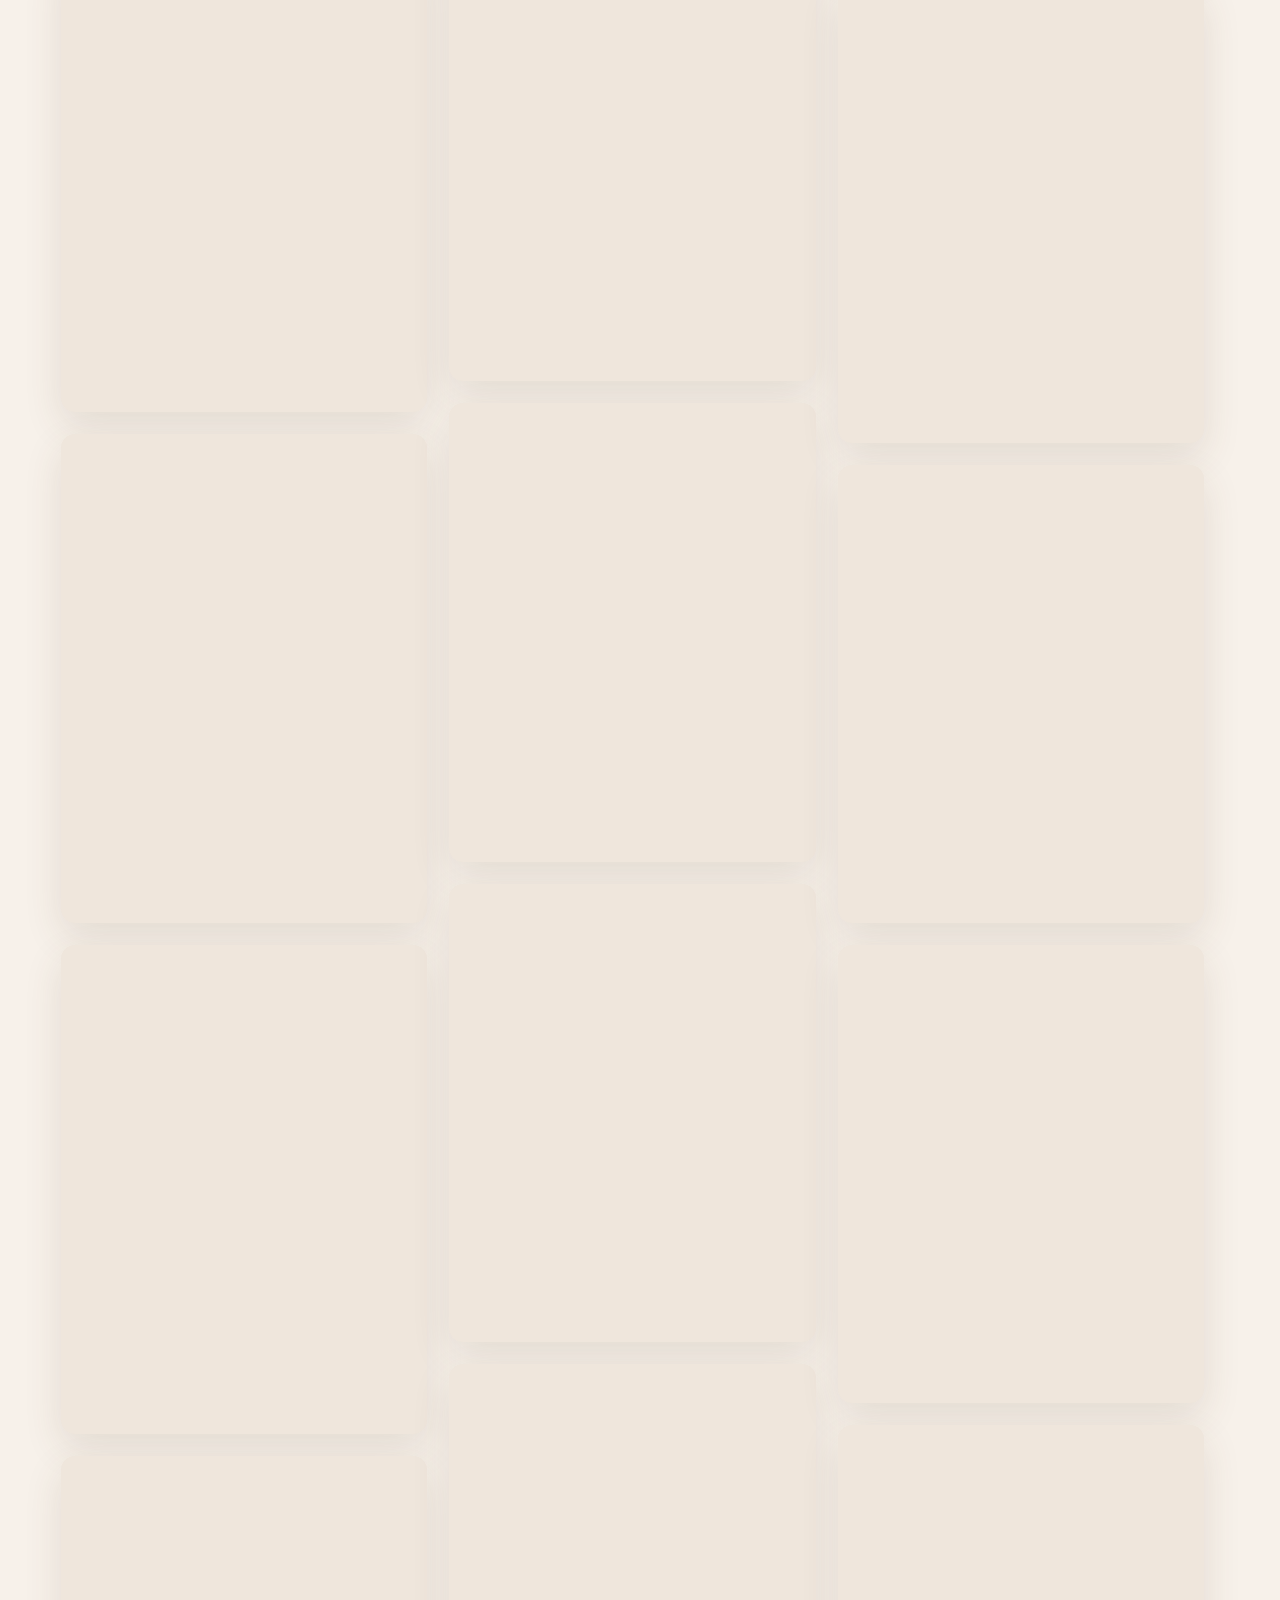
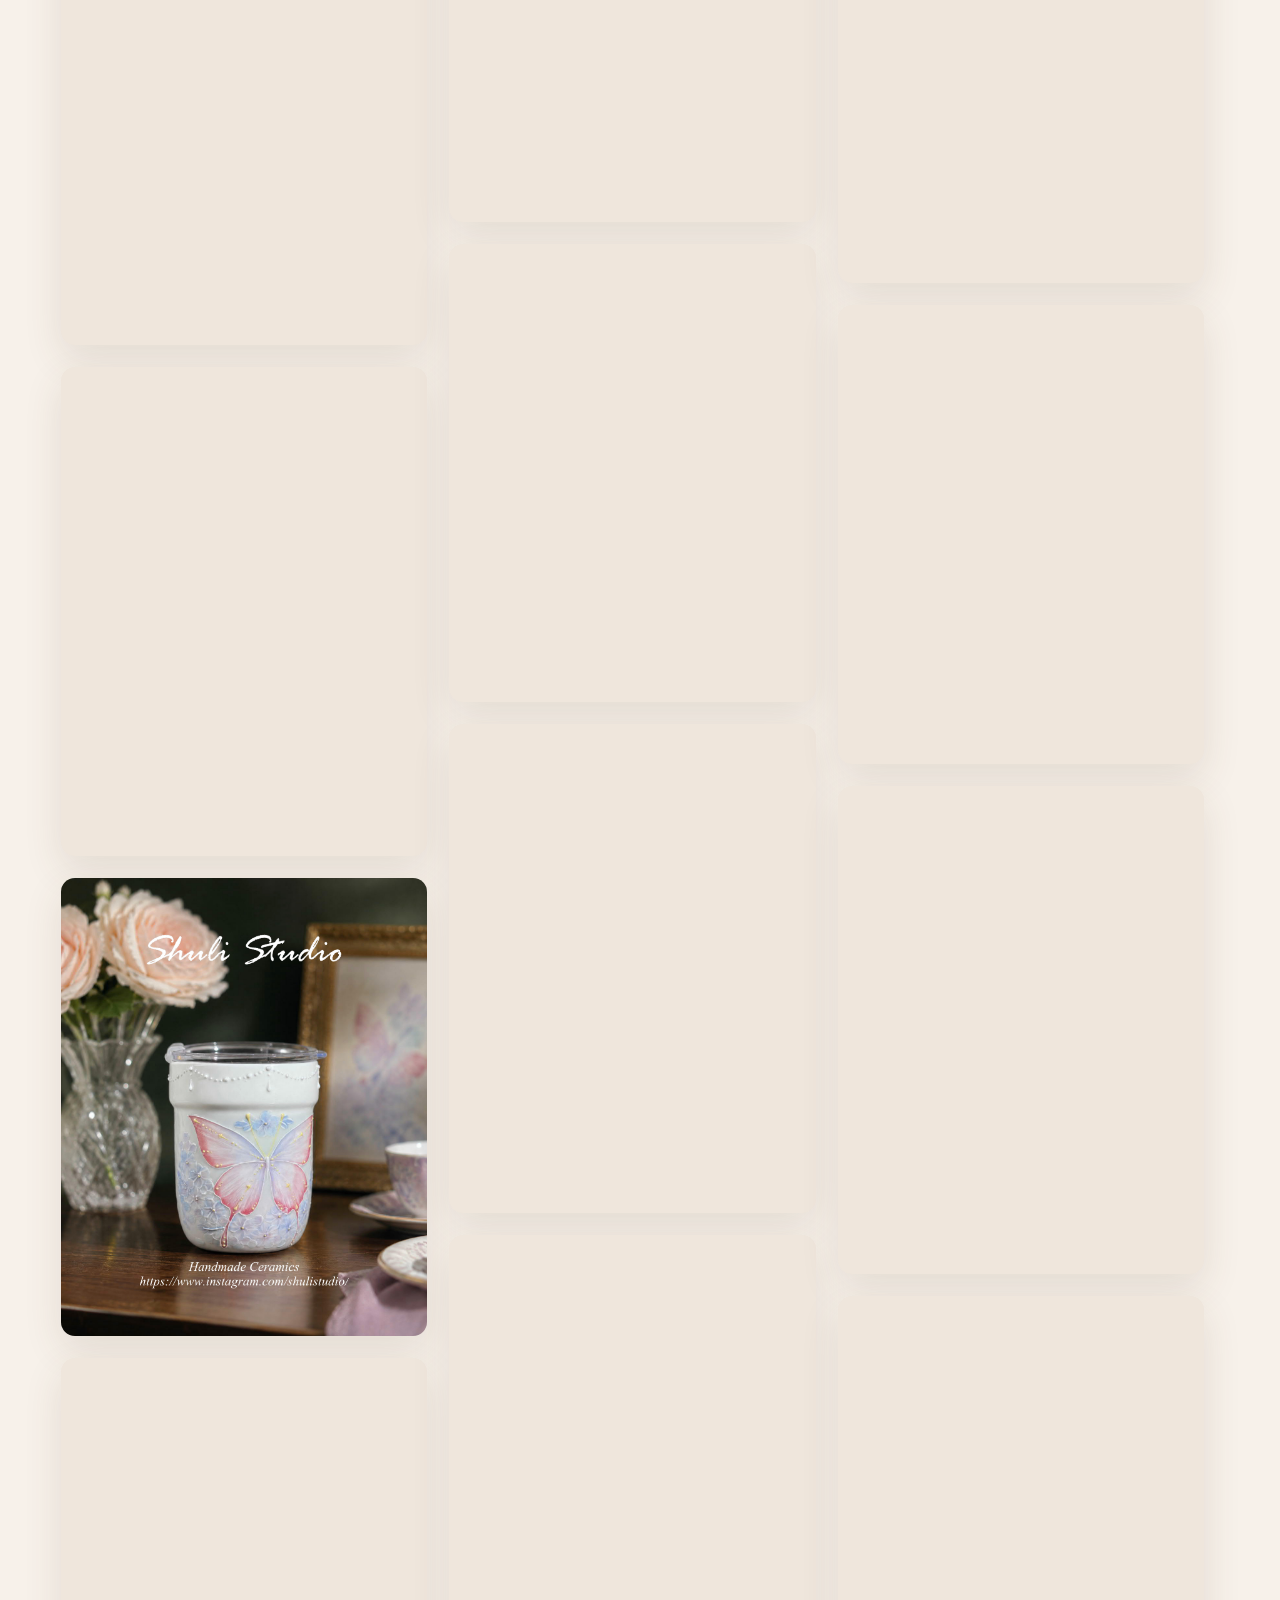
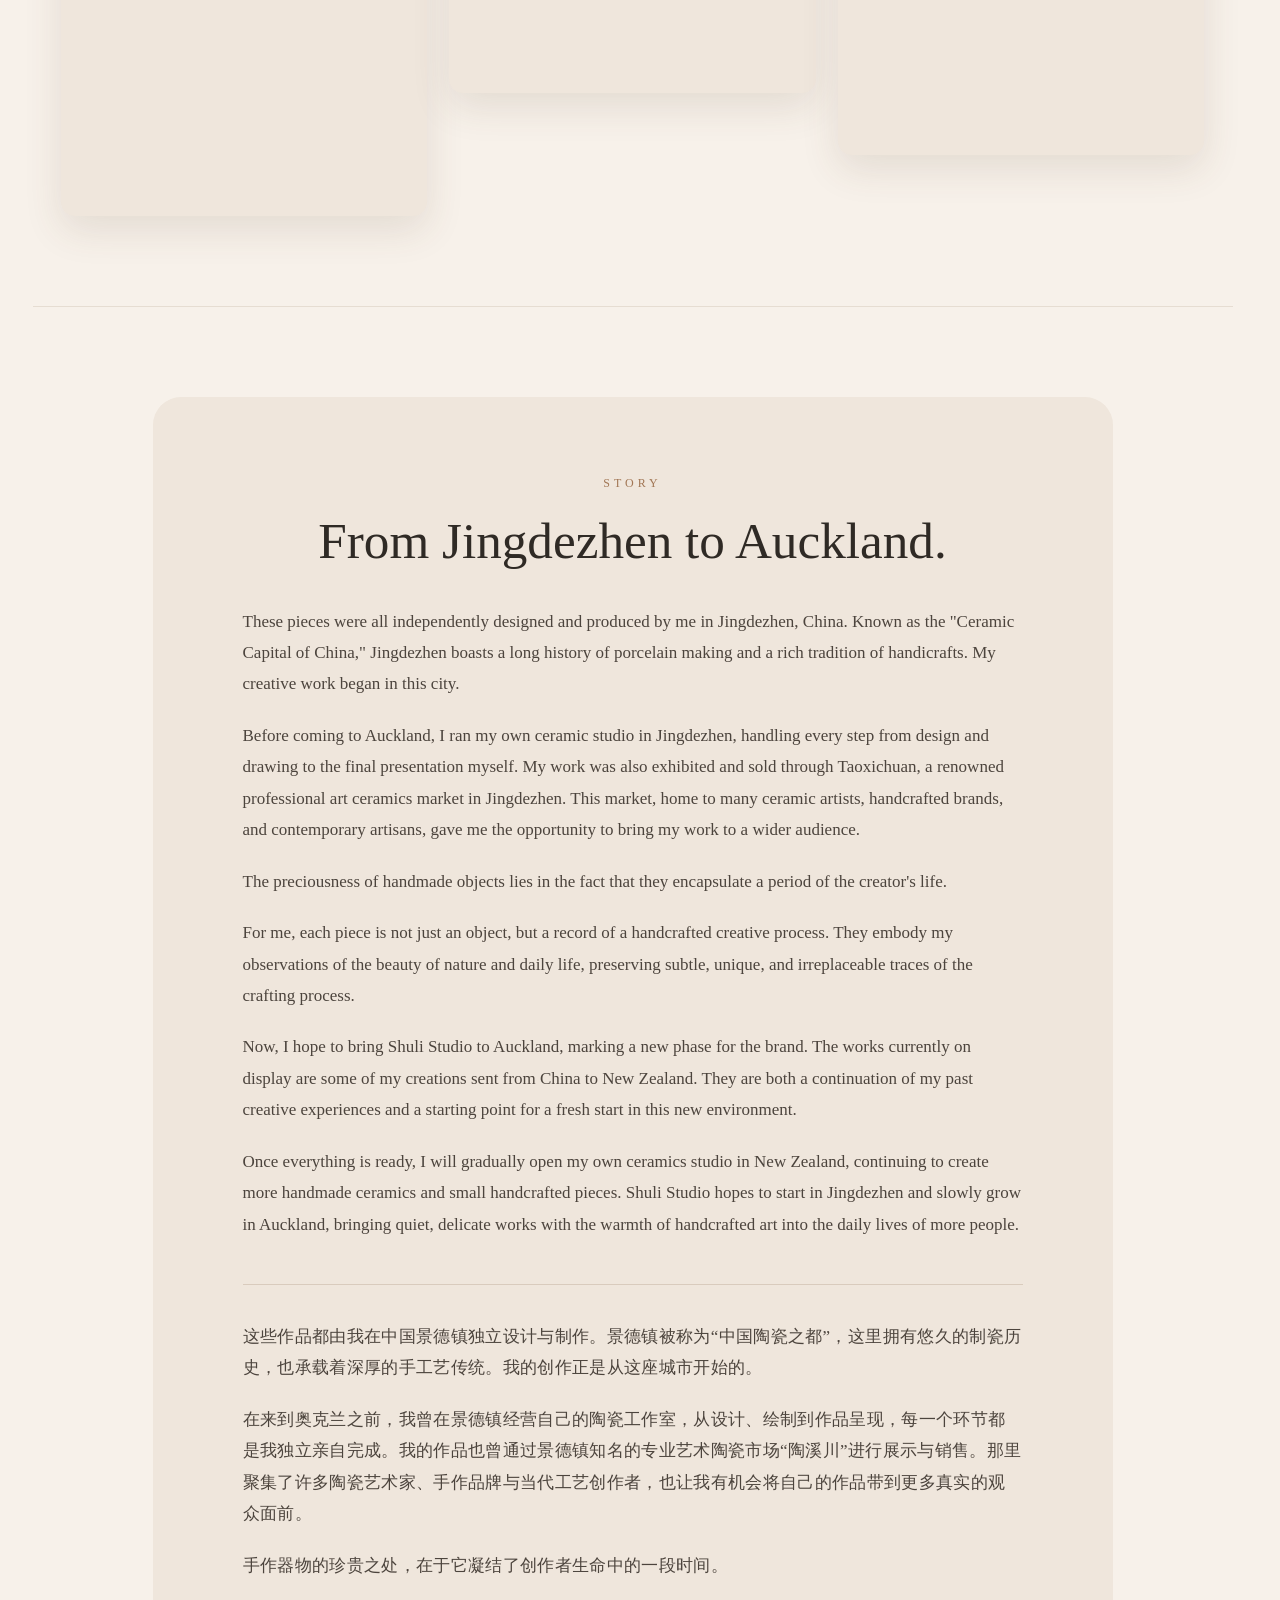
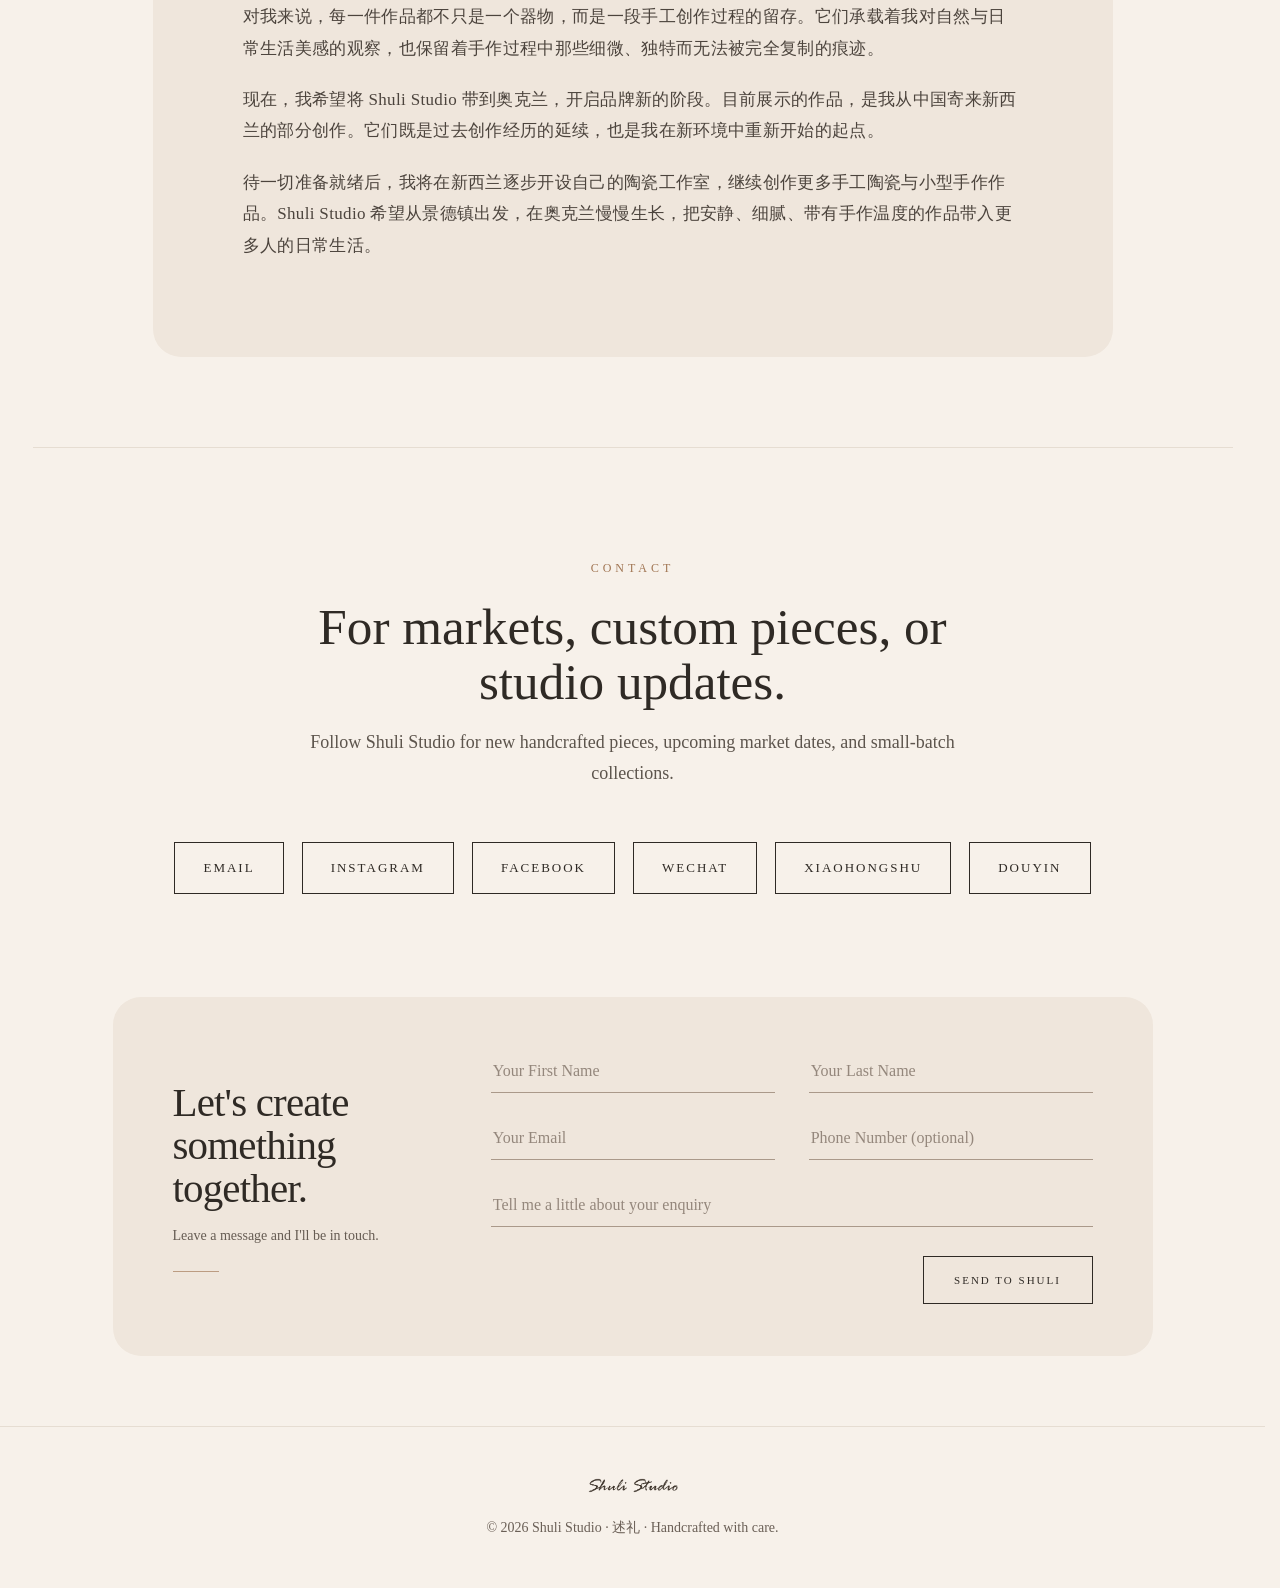
==== commit 5d80424c: "Add files via upload" ====
--- a/index.html
+++ b/index.html
@@ -19,6 +19,27 @@
   <link rel="apple-touch-icon" href="image/favicon.png" />
 
   <link rel="stylesheet" href="style.css" />
+<link
+  rel="preload"
+  as="image"
+  href="image/porcelain-2.jpg"
+  fetchpriority="high"
+/>
+
+<link
+  rel="preload"
+  as="image"
+  href="image/porcelain-12.jpg"
+  fetchpriority="high"
+/>
+
+<link
+  rel="preload"
+  as="image"
+  href="image/porcelain-22.jpg"
+  fetchpriority="high"
+/>
+
   <link rel="prefetch" href="havefun.html" />
   <link rel="prefetch" href="moment.html" />
   <link rel="prefetch" href="image/havefun-1.JPG" as="image" />
@@ -87,24 +108,11 @@
       </div>
 
       <div class="gallery">
-<img
-  src="image/porcelain-2.jpg"
-  alt="Handcrafted porcelain product 2"
-  decoding="async"
-/>
-
-<img
-  src="image/porcelain-12.jpg"
-  alt="Handcrafted porcelain product 12"
-  decoding="async"
-/>
-
-<img
-  src="image/porcelain-22.jpg"
-  alt="Handcrafted porcelain product 22"
-  decoding="async"
-/>
-
+
+<img src="image/porcelain-2.jpg" alt="Handcrafted porcelain product 2" loading="eager" fetchpriority="high" decoding="async" />
+
+    <img src="image/porcelain-3.jpg" alt="Handcrafted porcelain product 3" loading="lazy" decoding="async" />
+    <img src="image/porcelain-4.jpg" alt="Handcrafted porcelain product 4" loading="lazy" decoding="async" />
     <img src="image/porcelain-5.jpg" alt="Handcrafted porcelain product 5" loading="lazy" decoding="async" />
     <img src="image/porcelain-6.jpg" alt="Handcrafted porcelain product 6" loading="lazy" decoding="async" />
     <img src="image/porcelain-7.jpg" alt="Handcrafted porcelain product 7" loading="lazy" decoding="async" />
@@ -112,7 +120,9 @@
     <img src="image/porcelain-9.jpg" alt="Handcrafted porcelain product 9" loading="lazy" decoding="async" />
     <img src="image/porcelain-10.jpg" alt="Handcrafted porcelain product 10" loading="lazy" decoding="async" />
     <img src="image/porcelain-11.jpg" alt="Handcrafted porcelain product 11" loading="lazy" decoding="async" />
-    <img src="image/porcelain-3.jpg" alt="Handcrafted porcelain product 3" loading="lazy" decoding="async" />
+
+<img src="image/porcelain-12.jpg" alt="Handcrafted porcelain product 12" loading="eager" fetchpriority="high" decoding="async" />
+
     <img src="image/porcelain-13.jpg" alt="Handcrafted porcelain product 13" loading="lazy" decoding="async" />
     <img src="image/porcelain-14.jpg" alt="Handcrafted porcelain product 14" loading="lazy" decoding="async" />
     <img src="image/porcelain-15.jpg" alt="Handcrafted porcelain product 15" loading="lazy" decoding="async" />
@@ -122,7 +132,9 @@
     <img src="image/porcelain-19.jpg" alt="Handcrafted porcelain product 19" loading="lazy" decoding="async" />
     <img src="image/porcelain-20.jpg" alt="Handcrafted porcelain product 20" loading="lazy" decoding="async" />
     <img src="image/porcelain-21.jpg" alt="Handcrafted porcelain product 21" loading="lazy" decoding="async" />
-    <img src="image/porcelain-4.jpg" alt="Handcrafted porcelain product 4" loading="lazy" decoding="async" />
+
+<img src="image/porcelain-22.jpg" alt="Handcrafted porcelain product 22" loading="eager" fetchpriority="high" decoding="async" />
+
     <img src="image/porcelain-23.jpg" alt="Handcrafted porcelain product 23" loading="lazy" decoding="async" />
     <img src="image/porcelain-24.jpg" alt="Handcrafted porcelain product 24" loading="lazy" decoding="async" />
     <img src="image/porcelain-25.jpg" alt="Handcrafted porcelain product 25" loading="lazy" decoding="async" />
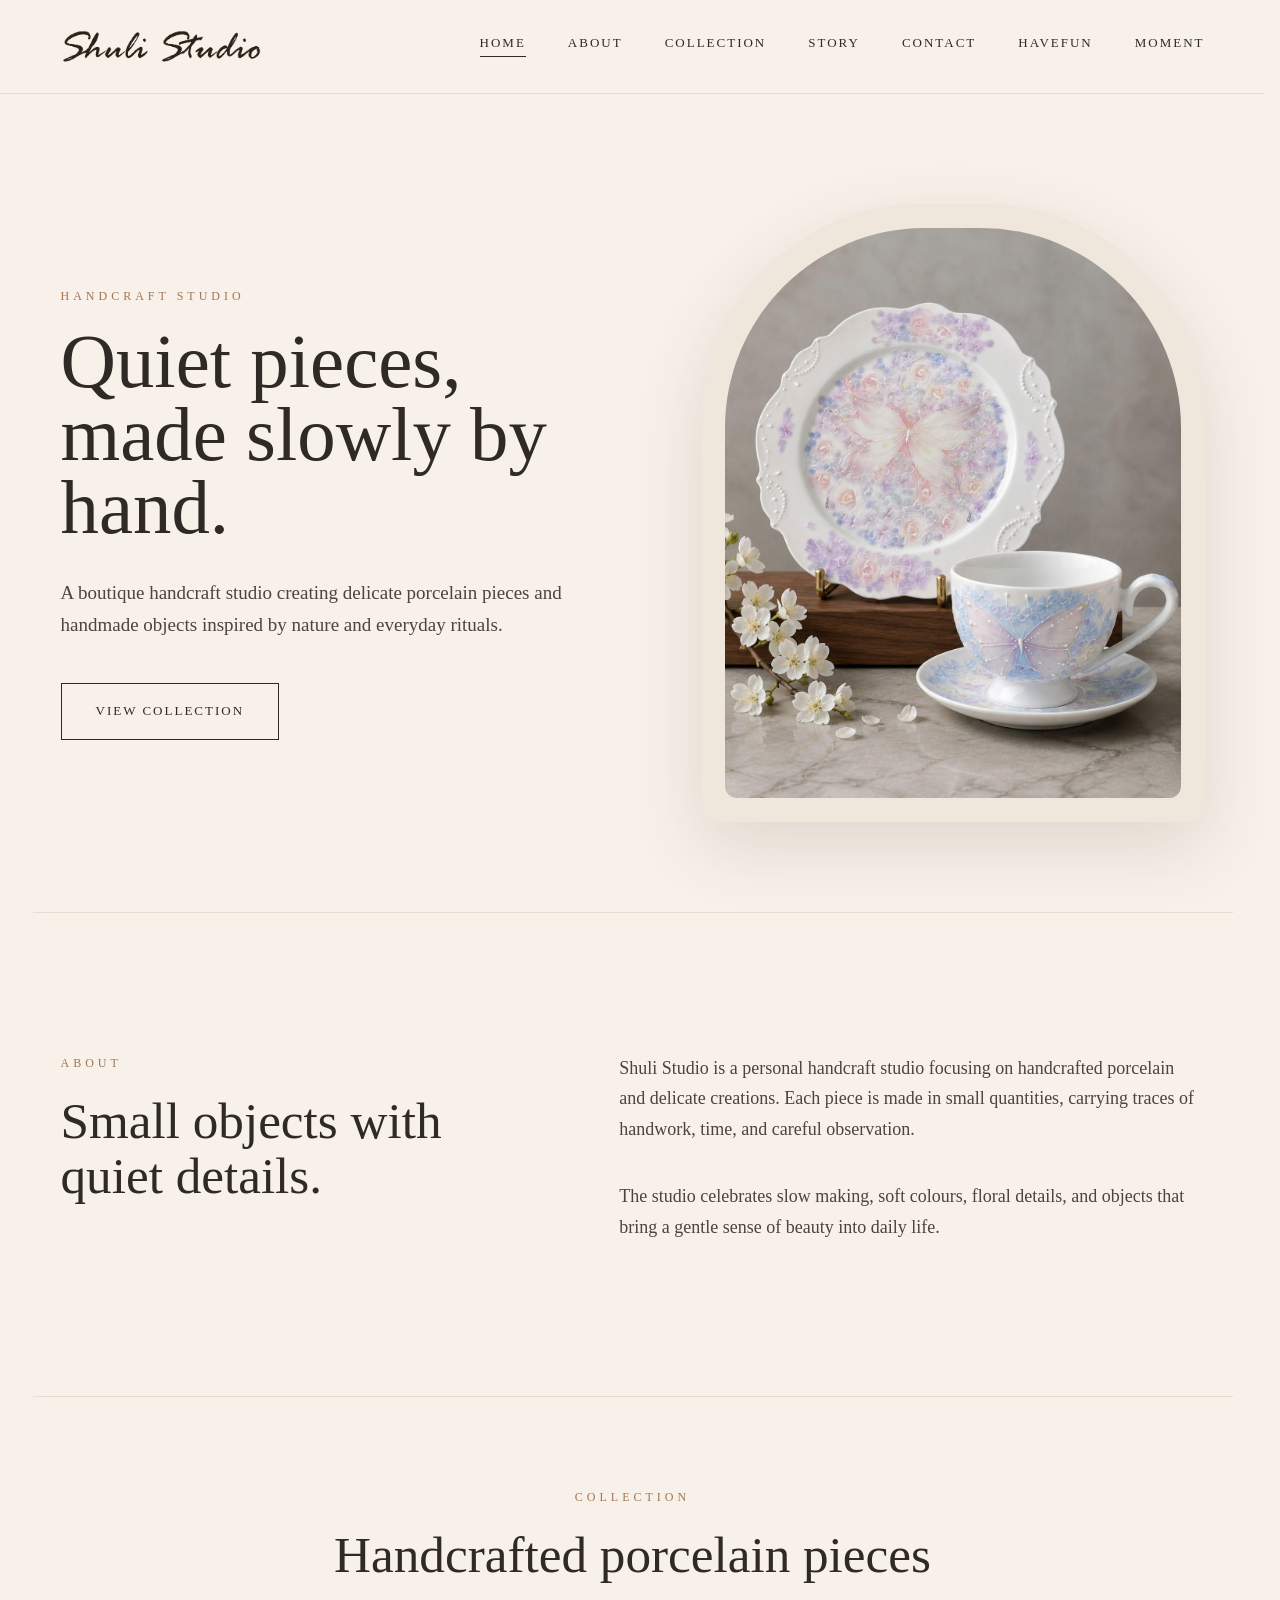
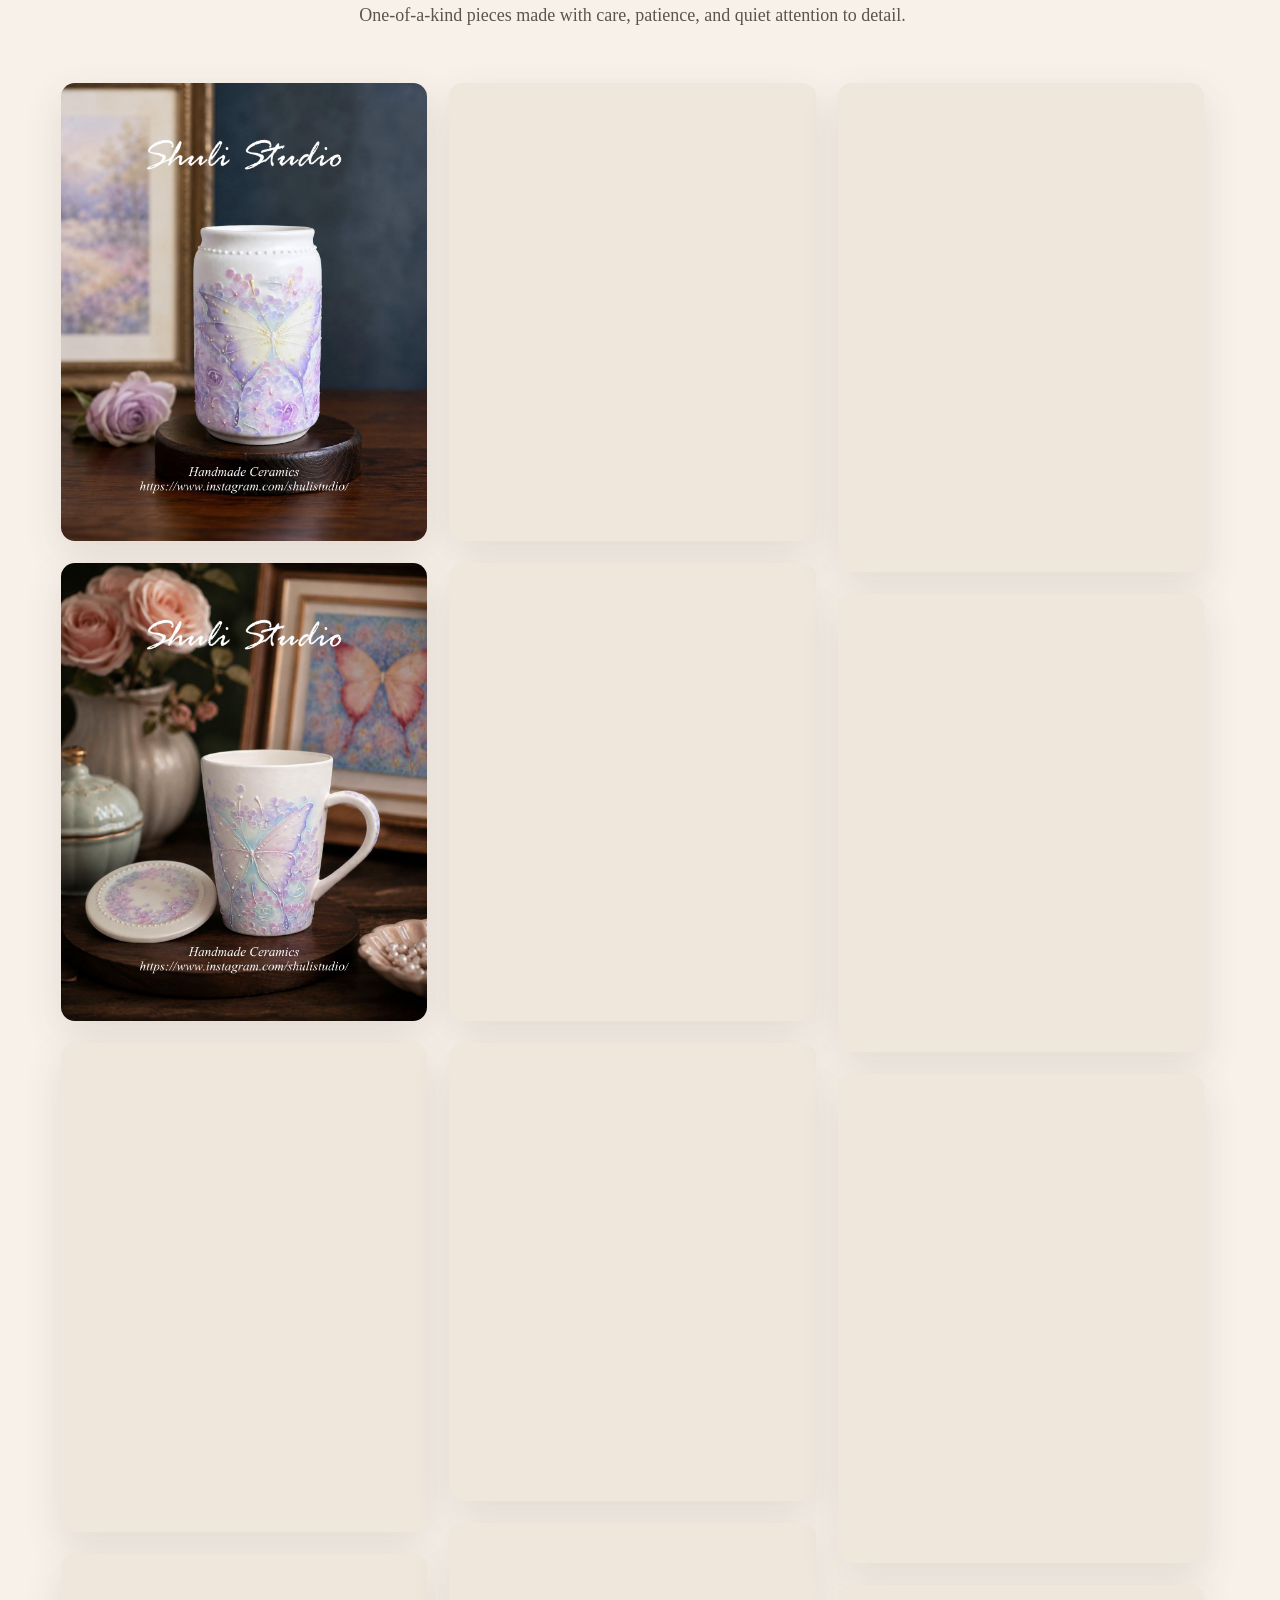
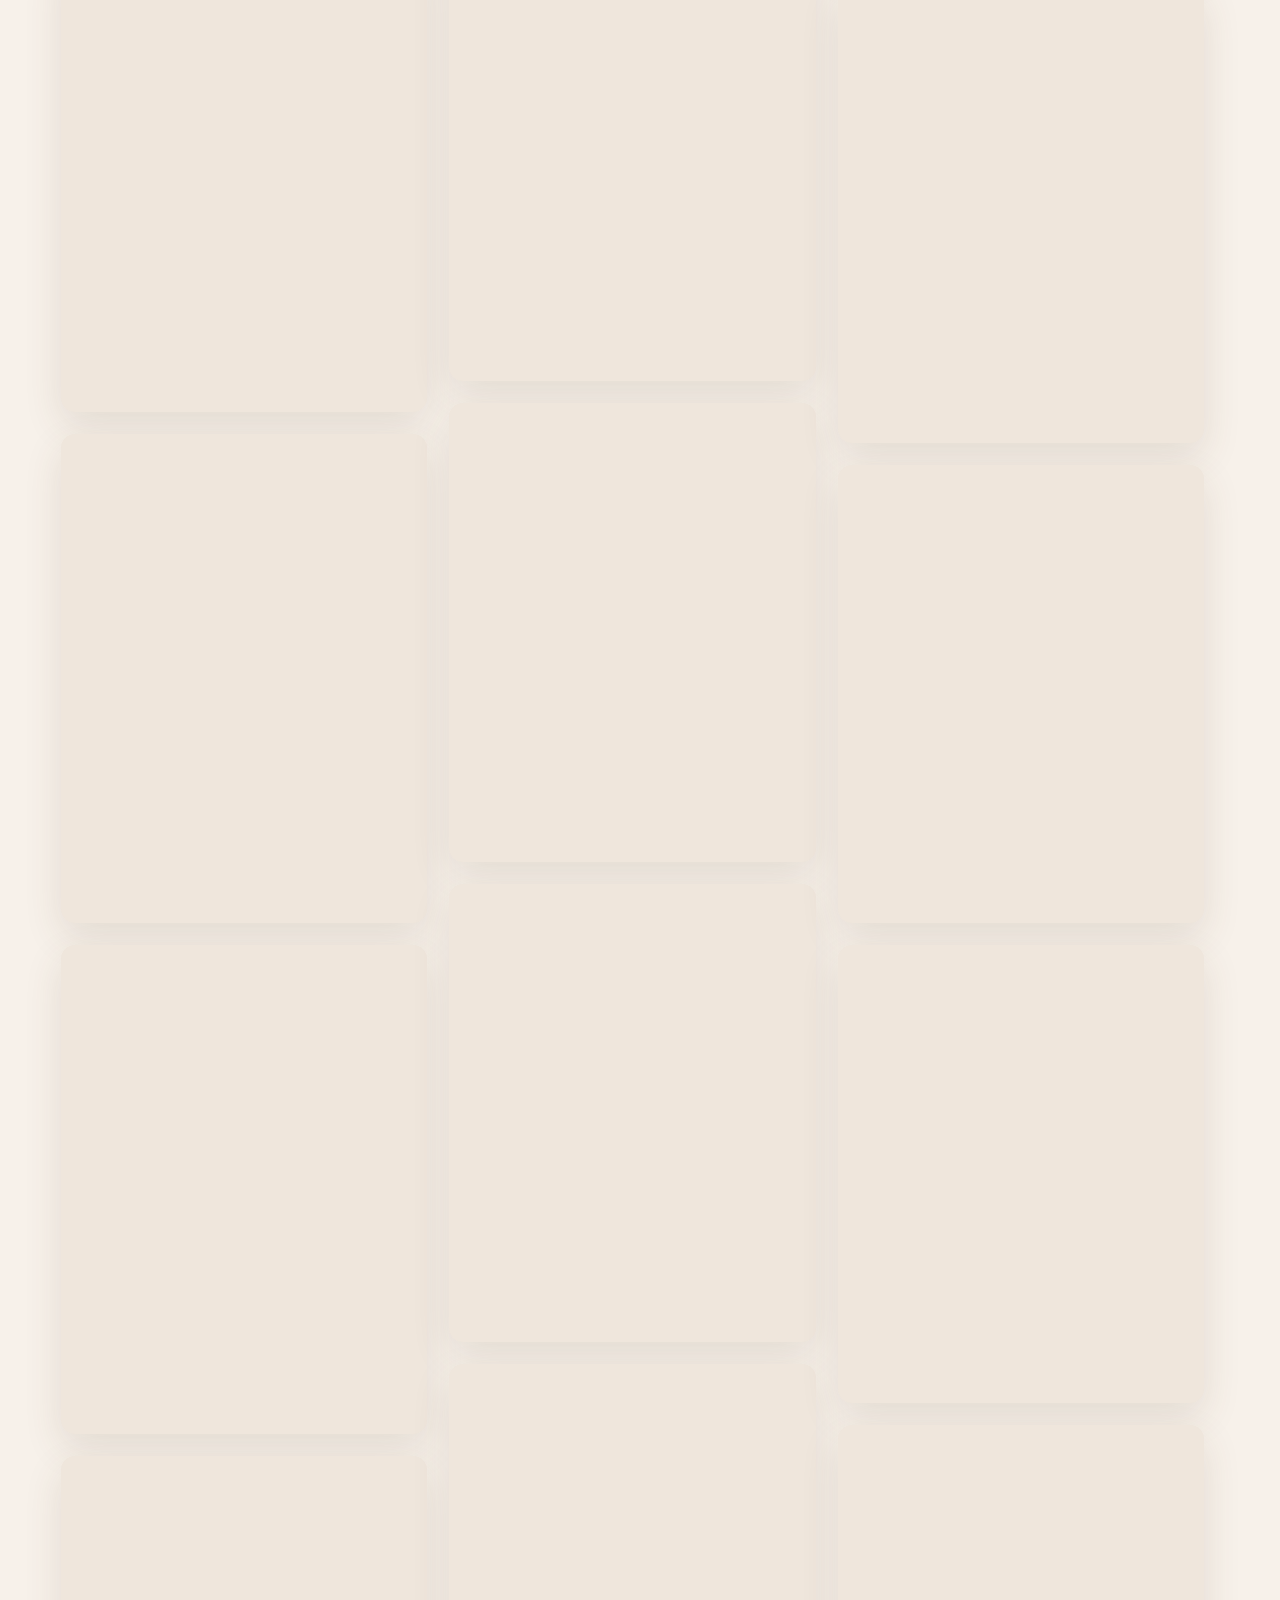
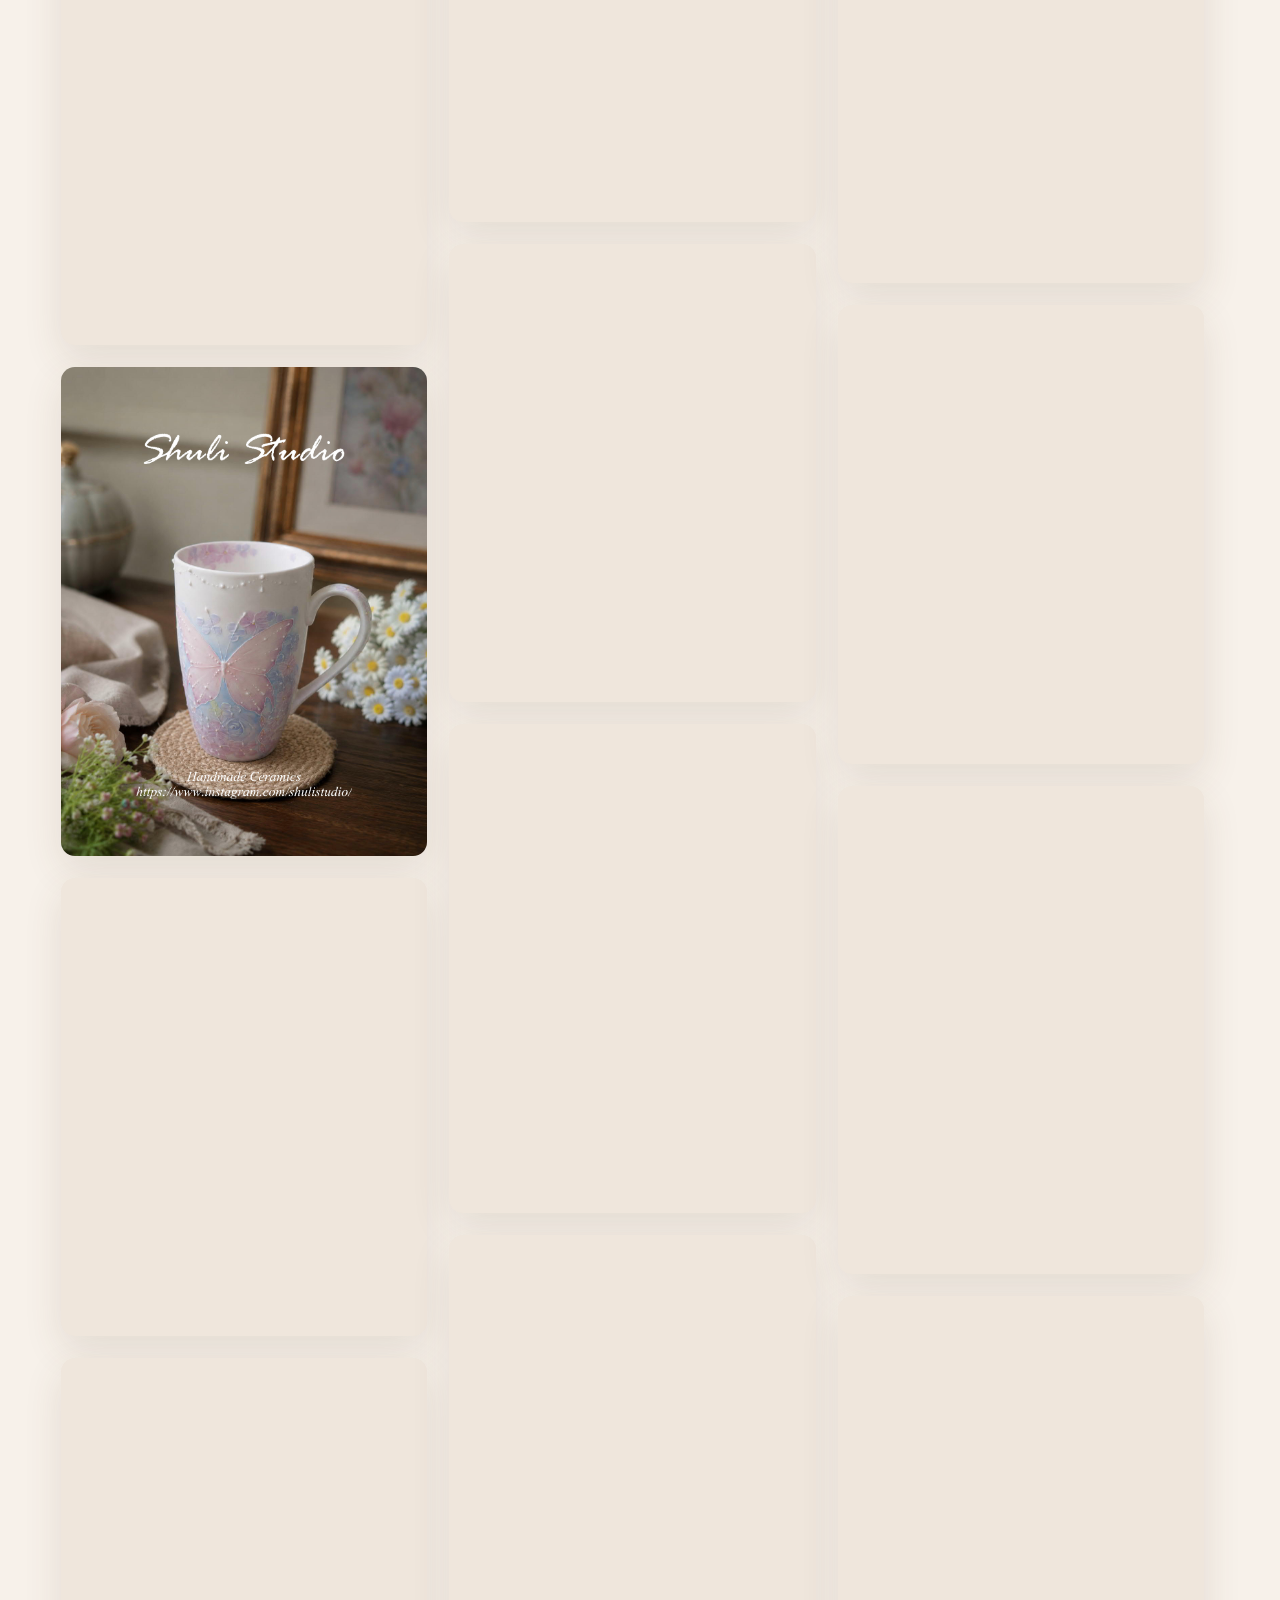
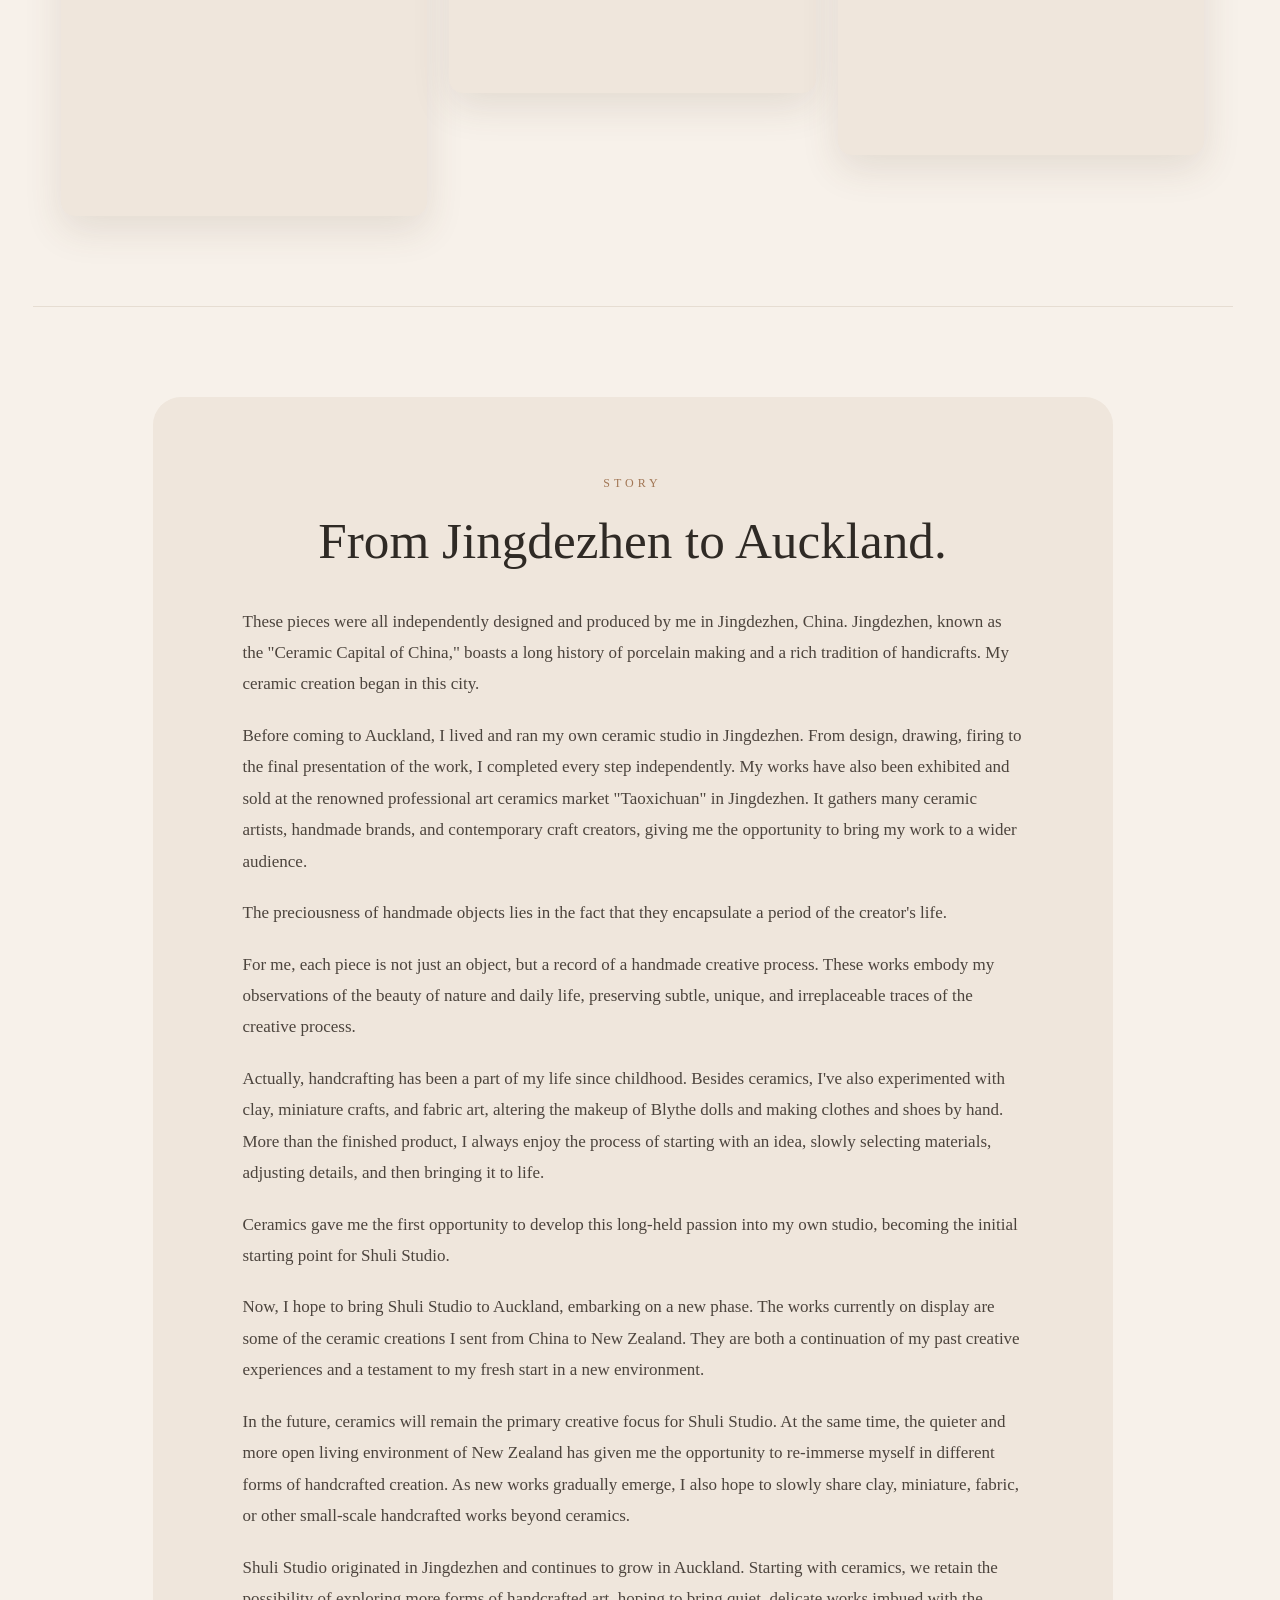
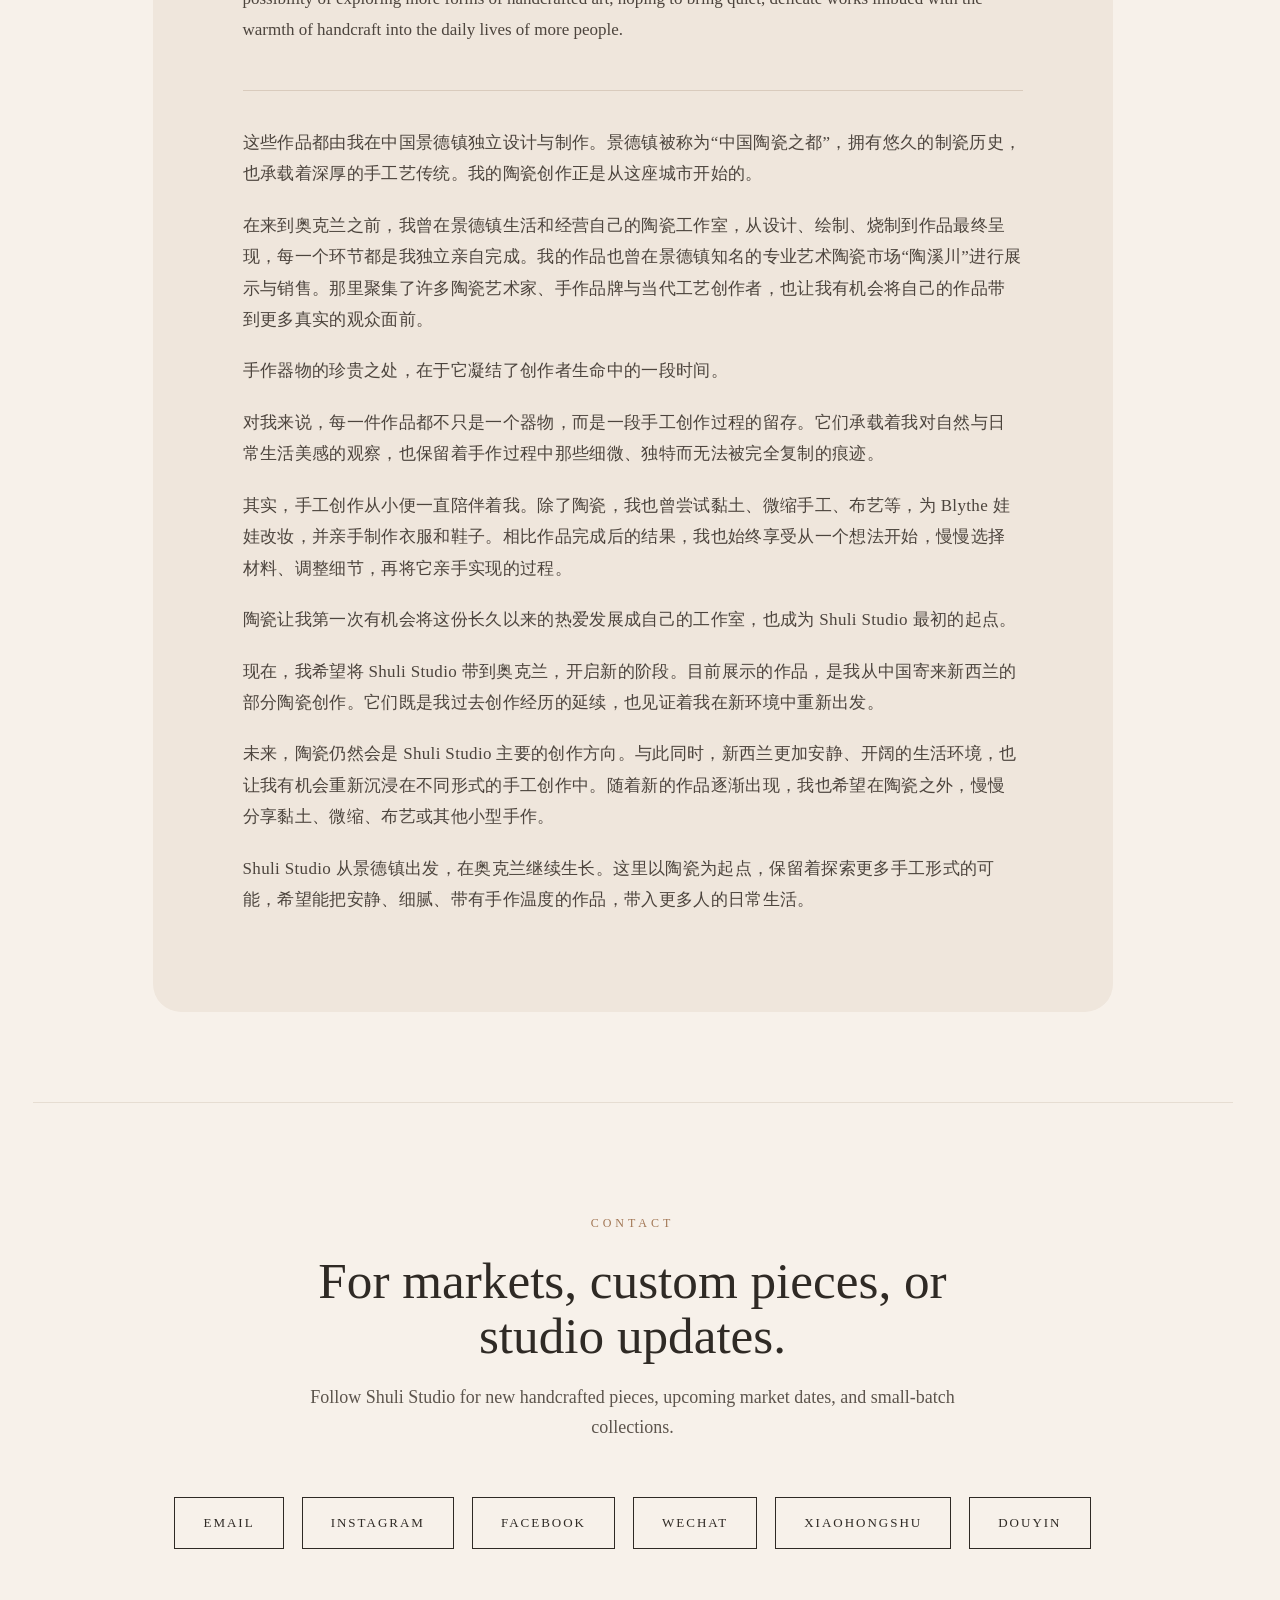
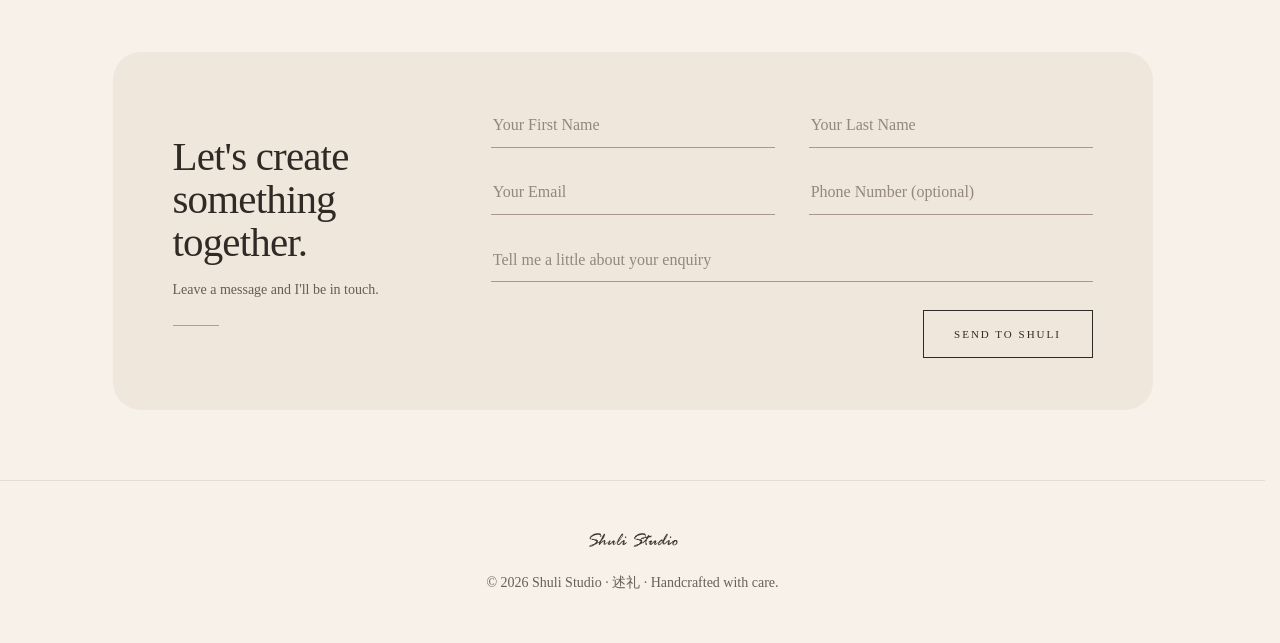
==== commit 2bc5d6d4: "Add files via upload" ====
--- a/index.html
+++ b/index.html
@@ -154,11 +154,11 @@
 
 <div class="story-text">
   <p>
-    These pieces were all independently designed and produced by me in Jingdezhen, China. Known as the "Ceramic Capital of China," Jingdezhen boasts a long history of porcelain making and a rich tradition of handicrafts. My creative work began in this city.
+    These pieces were all independently designed and produced by me in Jingdezhen, China. Jingdezhen, known as the "Ceramic Capital of China," boasts a long history of porcelain making and a rich tradition of handicrafts. My ceramic creation began in this city.
   </p>
 
   <p>
-    Before coming to Auckland, I ran my own ceramic studio in Jingdezhen, handling every step from design and drawing to the final presentation myself. My work was also exhibited and sold through Taoxichuan, a renowned professional art ceramics market in Jingdezhen. This market, home to many ceramic artists, handcrafted brands, and contemporary artisans, gave me the opportunity to bring my work to a wider audience.
+    Before coming to Auckland, I lived and ran my own ceramic studio in Jingdezhen. From design, drawing, firing to the final presentation of the work, I completed every step independently. My works have also been exhibited and sold at the renowned professional art ceramics market "Taoxichuan" in Jingdezhen. It gathers many ceramic artists, handmade brands, and contemporary craft creators, giving me the opportunity to bring my work to a wider audience.
   </p>
 
   <p>
@@ -166,23 +166,35 @@
   </p>
 
   <p>
-    For me, each piece is not just an object, but a record of a handcrafted creative process. They embody my observations of the beauty of nature and daily life, preserving subtle, unique, and irreplaceable traces of the crafting process.
+    For me, each piece is not just an object, but a record of a handmade creative process. These works embody my observations of the beauty of nature and daily life, preserving subtle, unique, and irreplaceable traces of the creative process.
   </p>
 
   <p>
-    Now, I hope to bring Shuli Studio to Auckland, marking a new phase for the brand. The works currently on display are some of my creations sent from China to New Zealand. They are both a continuation of my past creative experiences and a starting point for a fresh start in this new environment.
+    Actually, handcrafting has been a part of my life since childhood. Besides ceramics, I've also experimented with clay, miniature crafts, and fabric art, altering the makeup of Blythe dolls and making clothes and shoes by hand. More than the finished product, I always enjoy the process of starting with an idea, slowly selecting materials, adjusting details, and then bringing it to life.
   </p>
 
   <p>
-    Once everything is ready, I will gradually open my own ceramics studio in New Zealand, continuing to create more handmade ceramics and small handcrafted pieces. Shuli Studio hopes to start in Jingdezhen and slowly grow in Auckland, bringing quiet, delicate works with the warmth of handcrafted art into the daily lives of more people.
+    Ceramics gave me the first opportunity to develop this long-held passion into my own studio, becoming the initial starting point for Shuli Studio.
+  </p>
+
+  <p>
+    Now, I hope to bring Shuli Studio to Auckland, embarking on a new phase. The works currently on display are some of the ceramic creations I sent from China to New Zealand. They are both a continuation of my past creative experiences and a testament to my fresh start in a new environment.
+  </p>
+
+  <p>
+    In the future, ceramics will remain the primary creative focus for Shuli Studio. At the same time, the quieter and more open living environment of New Zealand has given me the opportunity to re-immerse myself in different forms of handcrafted creation. As new works gradually emerge, I also hope to slowly share clay, miniature, fabric, or other small-scale handcrafted works beyond ceramics.
+  </p>
+
+  <p>
+    Shuli Studio originated in Jingdezhen and continues to grow in Auckland. Starting with ceramics, we retain the possibility of exploring more forms of handcrafted art, hoping to bring quiet, delicate works imbued with the warmth of handcraft into the daily lives of more people.
   </p>
 
   <p class="story-cn first-cn">
-    这些作品都由我在中国景德镇独立设计与制作。景德镇被称为“中国陶瓷之都”，这里拥有悠久的制瓷历史，也承载着深厚的手工艺传统。我的创作正是从这座城市开始的。
+    这些作品都由我在中国景德镇独立设计与制作。景德镇被称为“中国陶瓷之都”，拥有悠久的制瓷历史，也承载着深厚的手工艺传统。我的陶瓷创作正是从这座城市开始的。
   </p>
 
   <p class="story-cn">
-    在来到奥克兰之前，我曾在景德镇经营自己的陶瓷工作室，从设计、绘制到作品呈现，每一个环节都是我独立亲自完成。我的作品也曾通过景德镇知名的专业艺术陶瓷市场“陶溪川”进行展示与销售。那里聚集了许多陶瓷艺术家、手作品牌与当代工艺创作者，也让我有机会将自己的作品带到更多真实的观众面前。
+    在来到奥克兰之前，我曾在景德镇生活和经营自己的陶瓷工作室，从设计、绘制、烧制到作品最终呈现，每一个环节都是我独立亲自完成。我的作品也曾在景德镇知名的专业艺术陶瓷市场“陶溪川”进行展示与销售。那里聚集了许多陶瓷艺术家、手作品牌与当代工艺创作者，也让我有机会将自己的作品带到更多真实的观众面前。
   </p>
 
   <p class="story-cn">
@@ -193,13 +205,26 @@
     对我来说，每一件作品都不只是一个器物，而是一段手工创作过程的留存。它们承载着我对自然与日常生活美感的观察，也保留着手作过程中那些细微、独特而无法被完全复制的痕迹。
   </p>
 
+ <p class="story-cn">
+    其实，手工创作从小便一直陪伴着我。除了陶瓷，我也曾尝试黏土、微缩手工、布艺等，为 Blythe 娃娃改妆，并亲手制作衣服和鞋子。相比作品完成后的结果，我也始终享受从一个想法开始，慢慢选择材料、调整细节，再将它亲手实现的过程。
+  </p>
+
+ <p class="story-cn">
+    陶瓷让我第一次有机会将这份长久以来的热爱发展成自己的工作室，也成为 Shuli Studio 最初的起点。
+  </p>
+
   <p class="story-cn">
-    现在，我希望将 Shuli Studio 带到奥克兰，开启品牌新的阶段。目前展示的作品，是我从中国寄来新西兰的部分创作。它们既是过去创作经历的延续，也是我在新环境中重新开始的起点。
+    现在，我希望将 Shuli Studio 带到奥克兰，开启新的阶段。目前展示的作品，是我从中国寄来新西兰的部分陶瓷创作。它们既是我过去创作经历的延续，也见证着我在新环境中重新出发。
   </p>
 
   <p class="story-cn">
-    待一切准备就绪后，我将在新西兰逐步开设自己的陶瓷工作室，继续创作更多手工陶瓷与小型手作作品。Shuli Studio 希望从景德镇出发，在奥克兰慢慢生长，把安静、细腻、带有手作温度的作品带入更多人的日常生活。
-  </p>
+    未来，陶瓷仍然会是 Shuli Studio 主要的创作方向。与此同时，新西兰更加安静、开阔的生活环境，也让我有机会重新沉浸在不同形式的手工创作中。随着新的作品逐渐出现，我也希望在陶瓷之外，慢慢分享黏土、微缩、布艺或其他小型手作。
+  </p>
+
+  <p class="story-cn">
+    Shuli Studio 从景德镇出发，在奥克兰继续生长。这里以陶瓷为起点，保留着探索更多手工形式的可能，希望能把安静、细腻、带有手作温度的作品，带入更多人的日常生活。
+  </p>
+
 </div>
   </div>
 </section>
--- a/style.css
+++ b/style.css
@@ -896,13 +896,13 @@
   display: flex;
   flex-wrap: wrap;
   justify-content: center;
-  gap: 10px;
+  gap: 8px 10px;
 }
 
 .contact-links a,
 .contact-button {
   width: 118px;
-  height: 58px;
+  height: 50px;
   padding: 0;
   display: flex;
   align-items: center;
@@ -913,8 +913,12 @@
 }
 
 .contact-section {
-  padding-top: 82px;
-  padding-bottom: 42px;
+  padding-top: 65px;
+  padding-bottom: 24px;
+}
+
+.contact-section .section-heading {
+  margin-bottom: 34px;
 }
 
 .wechat-qr {
@@ -1370,23 +1374,27 @@
 
 @media (max-width: 600px) {
 .enquiry-section {
-  padding: 24px 20px 70px;
+  padding:16px 20px 45px;
 }
 
 .enquiry-inner {
-  gap: 34px;
-  padding: 42px 24px;
+  gap: 26px;
+  padding: 32px 24px;
   border-radius: 20px;
 }
 
   .enquiry-heading h2 {
-    margin-bottom: 16px;
+    margin-bottom: 12px;
     font-size: 35px;
     line-height: 1.08;
   }
 
   .enquiry-heading > p:last-child {
     font-size: 15px;
+  }
+
+  .enquiry-heading::after {
+    margin-top: 18px;
   }
 
   .enquiry-row {
@@ -1395,29 +1403,34 @@
   }
 
   .form-field {
-    margin-bottom: 23px;
+    margin-bottom: 18px;
+  }
+
+  .form-field-message {
+    margin-bottom: 14px;
   }
 
   .form-field input {
-    height: 44px;
+    height: 40px;
     font-size: 15px;
   }
 
 .form-field textarea {
-  height: 44px;
-  min-height: 44px;
+  height: 40px;
+  min-height: 40px;
+  padding: 8px 2px;
   font-size: 15px;
 }
 
   .enquiry-submit-row {
     align-items: stretch;
     flex-direction: column;
-    gap: 16px;
+    gap: 12px;
   }
 
   .enquiry-submit-row button {
     width: 100%;
     min-width: 0;
-    height: 50px;
+    height: 46px;
   }
 }
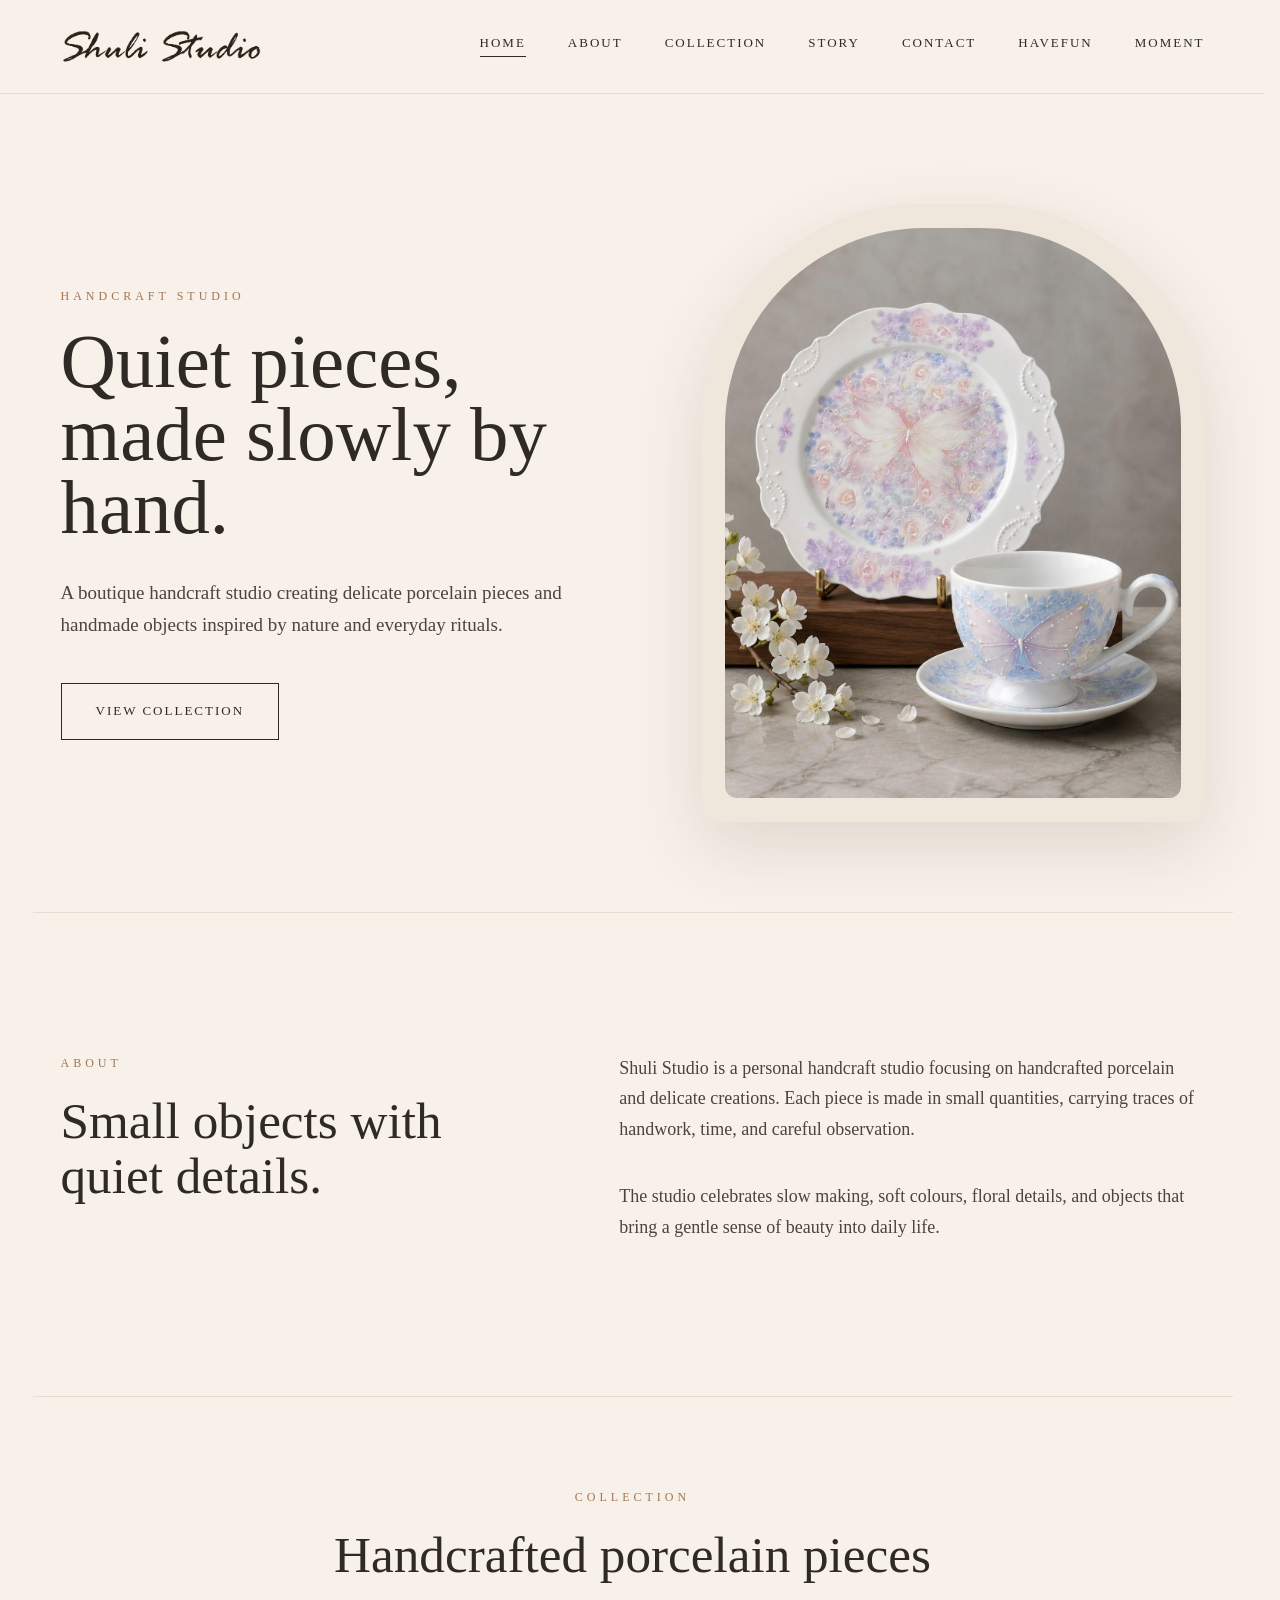
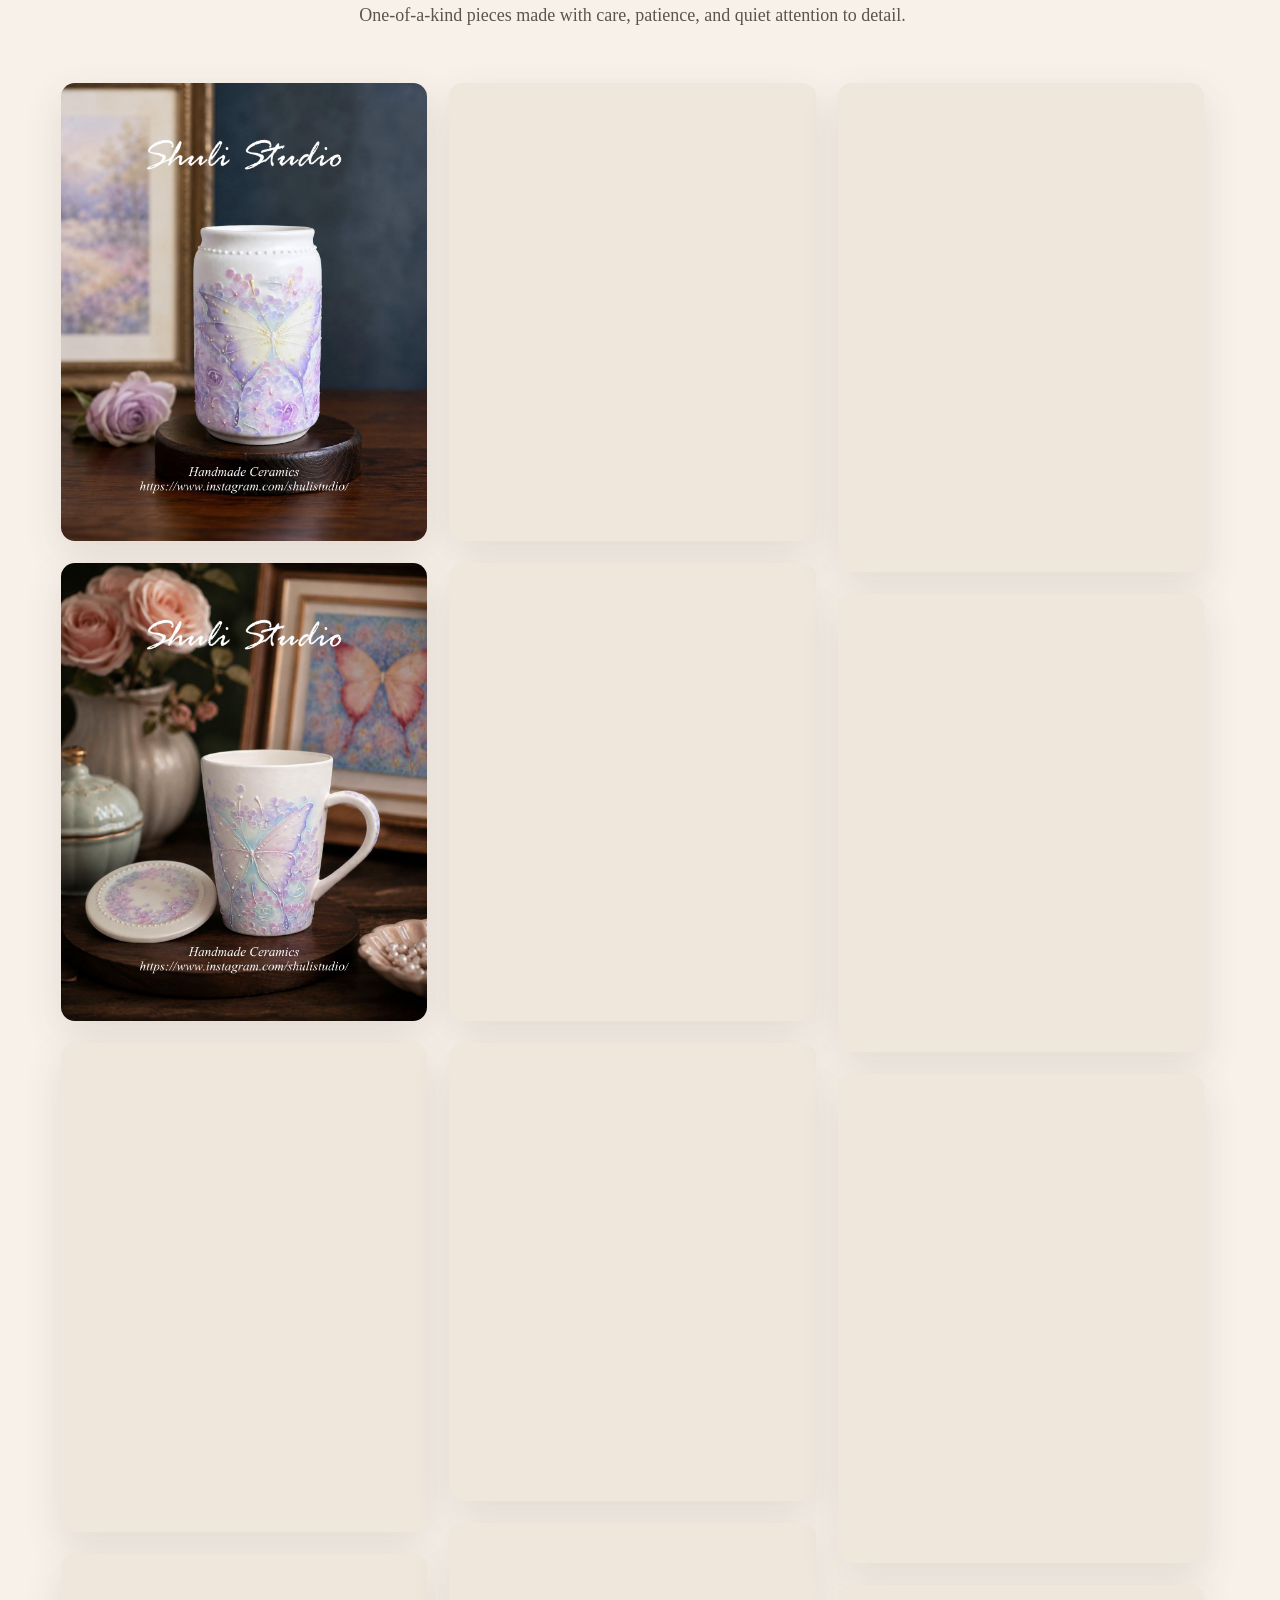
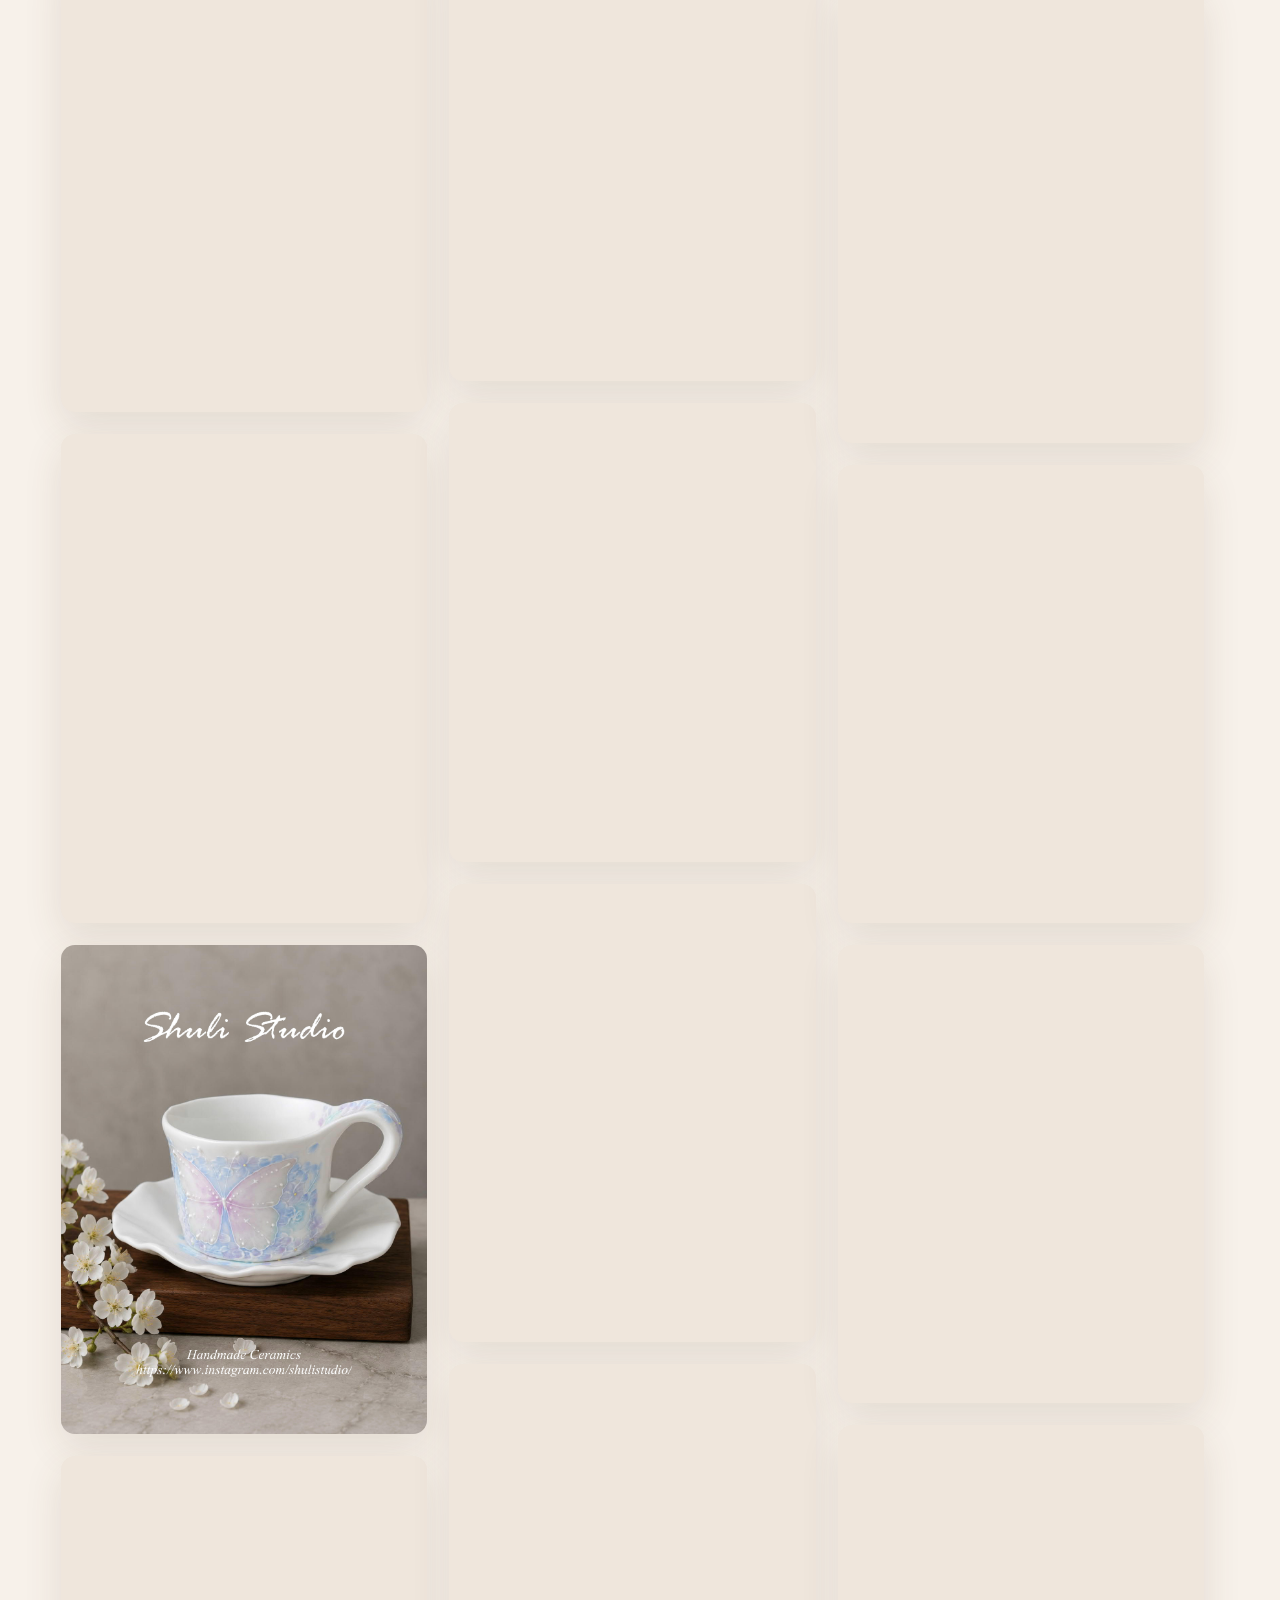
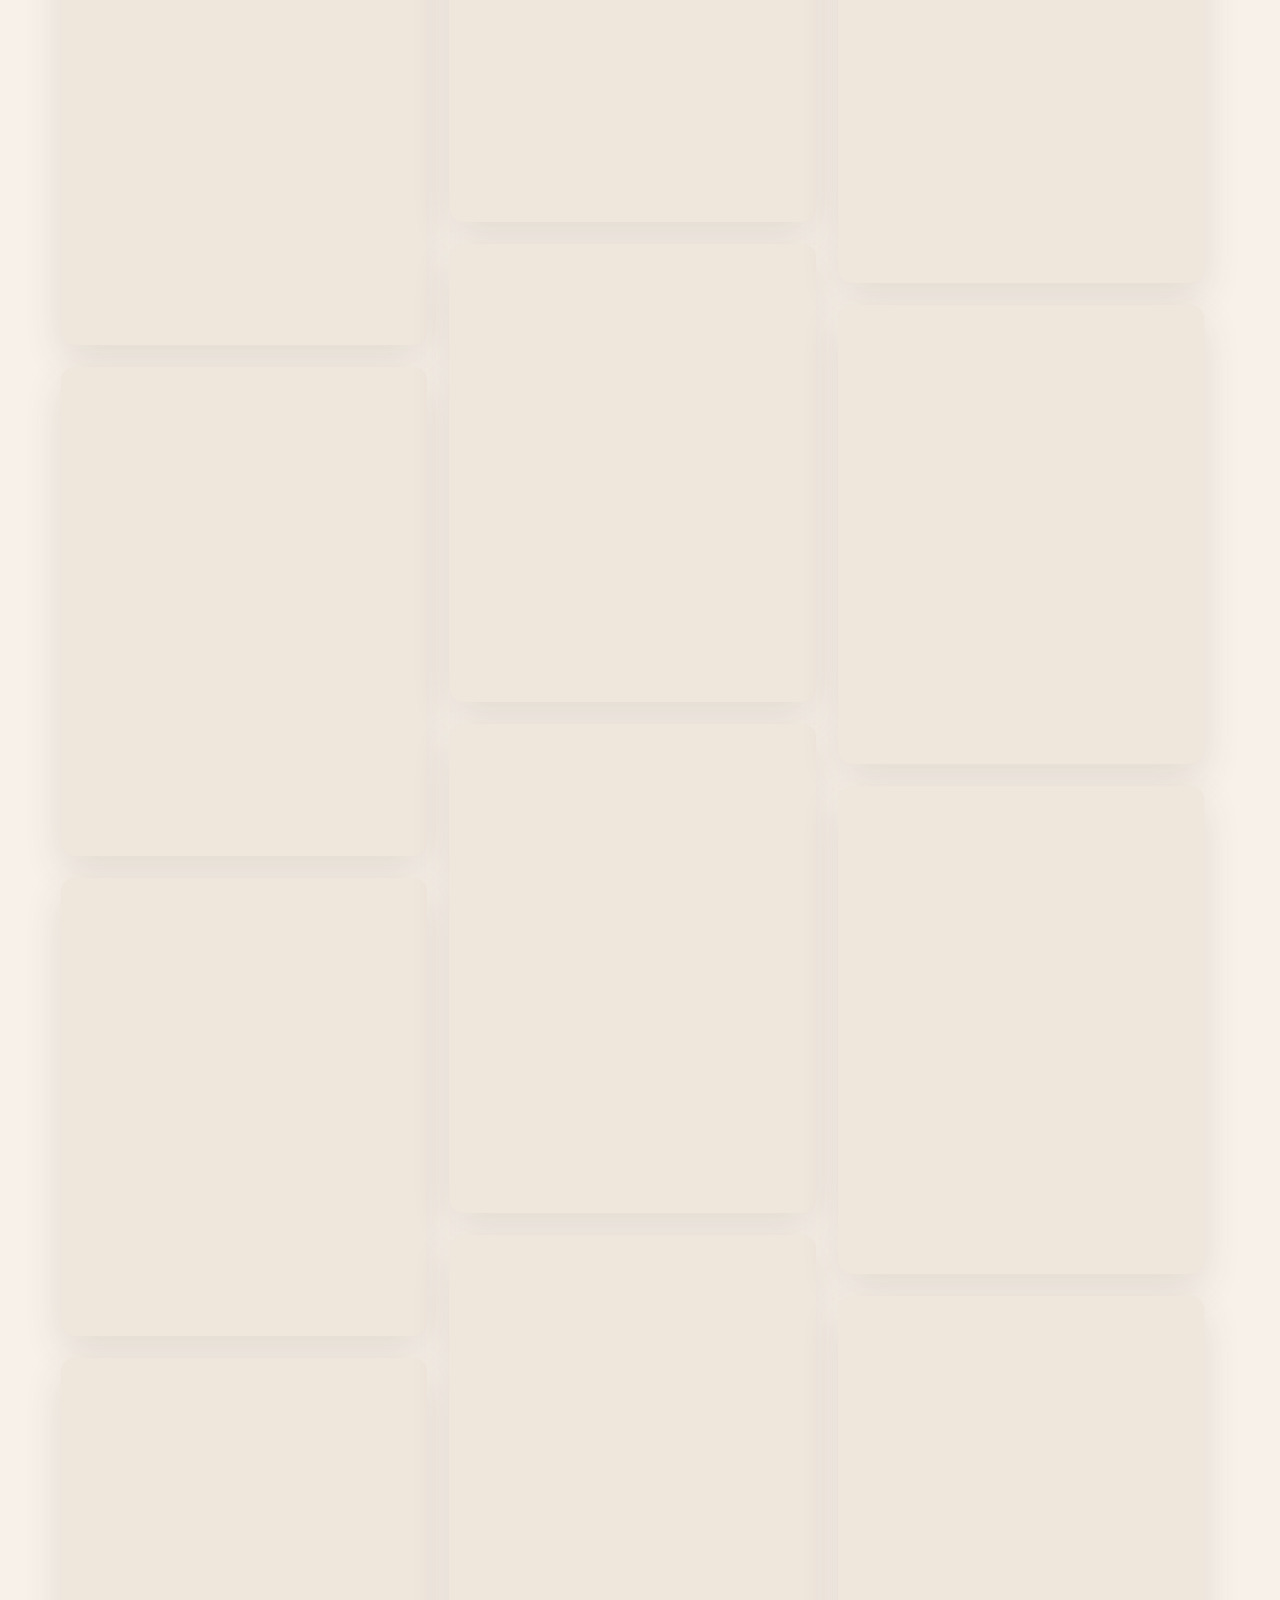
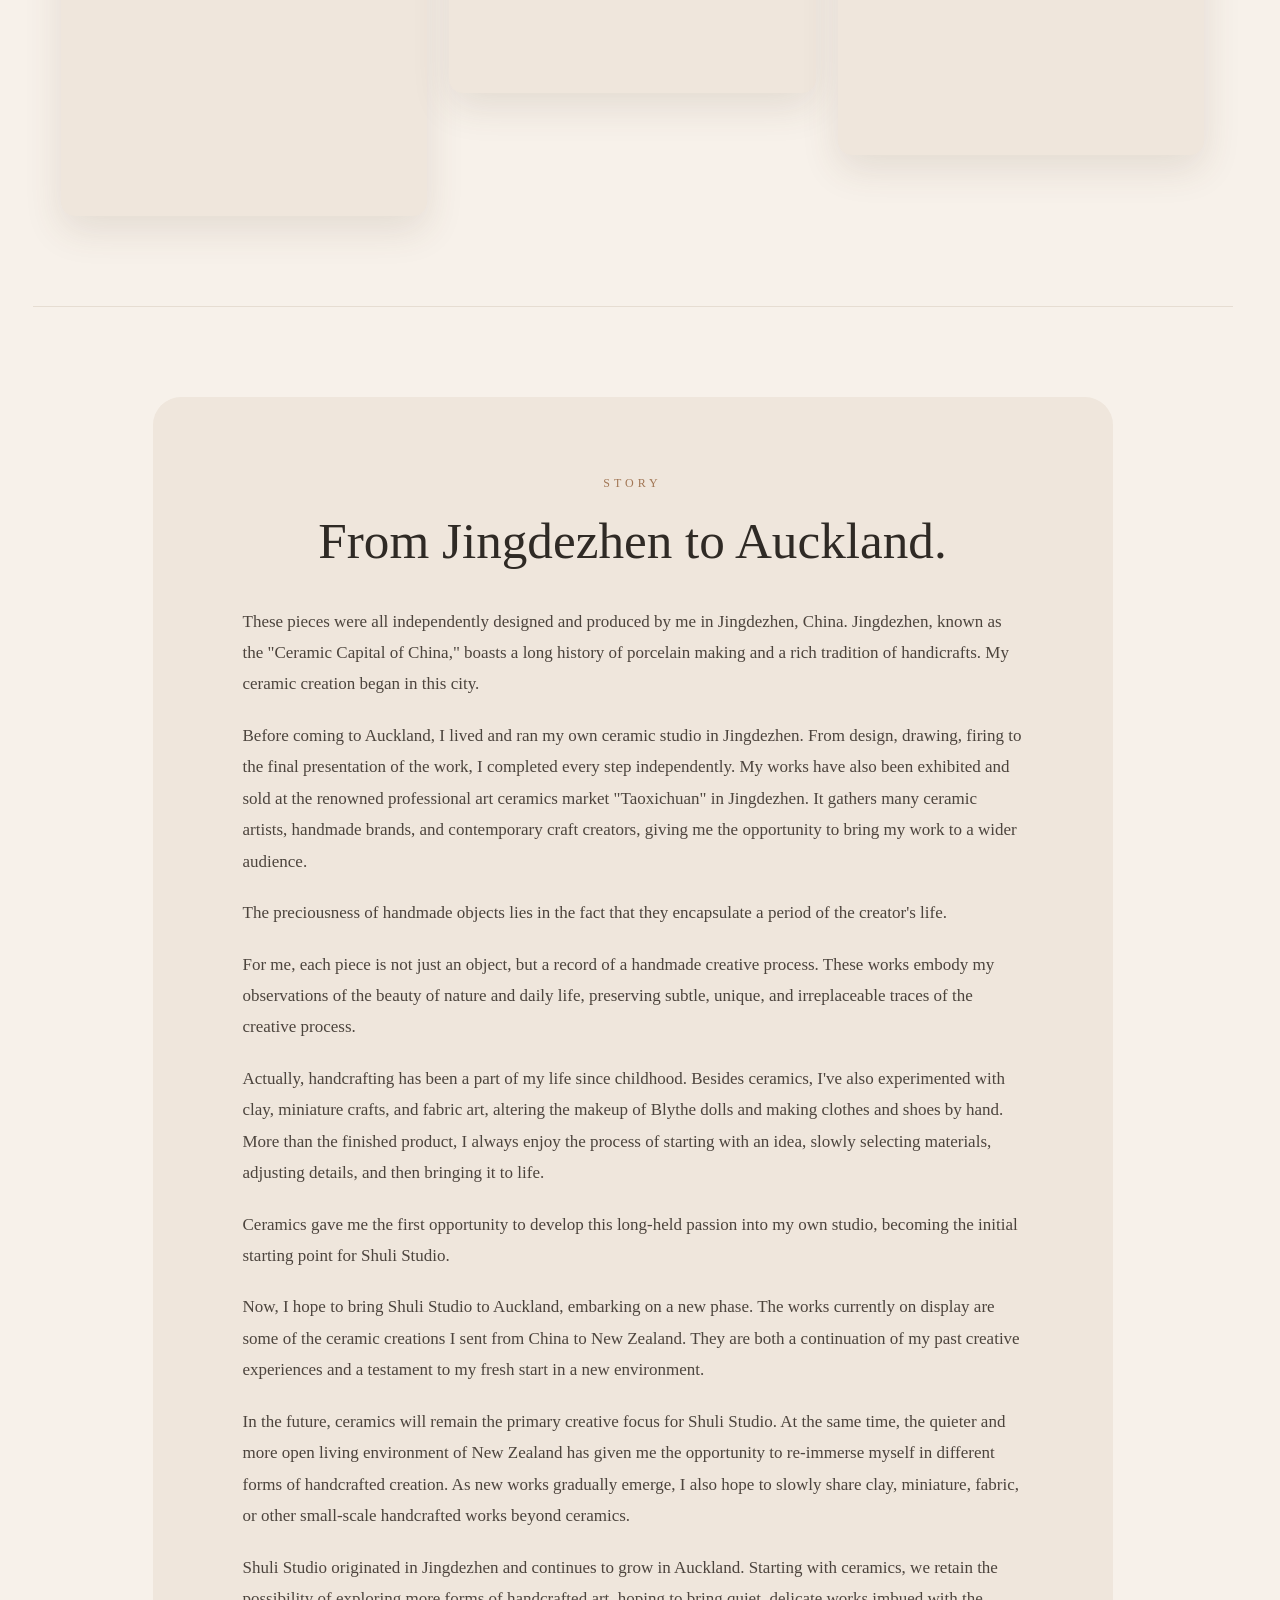
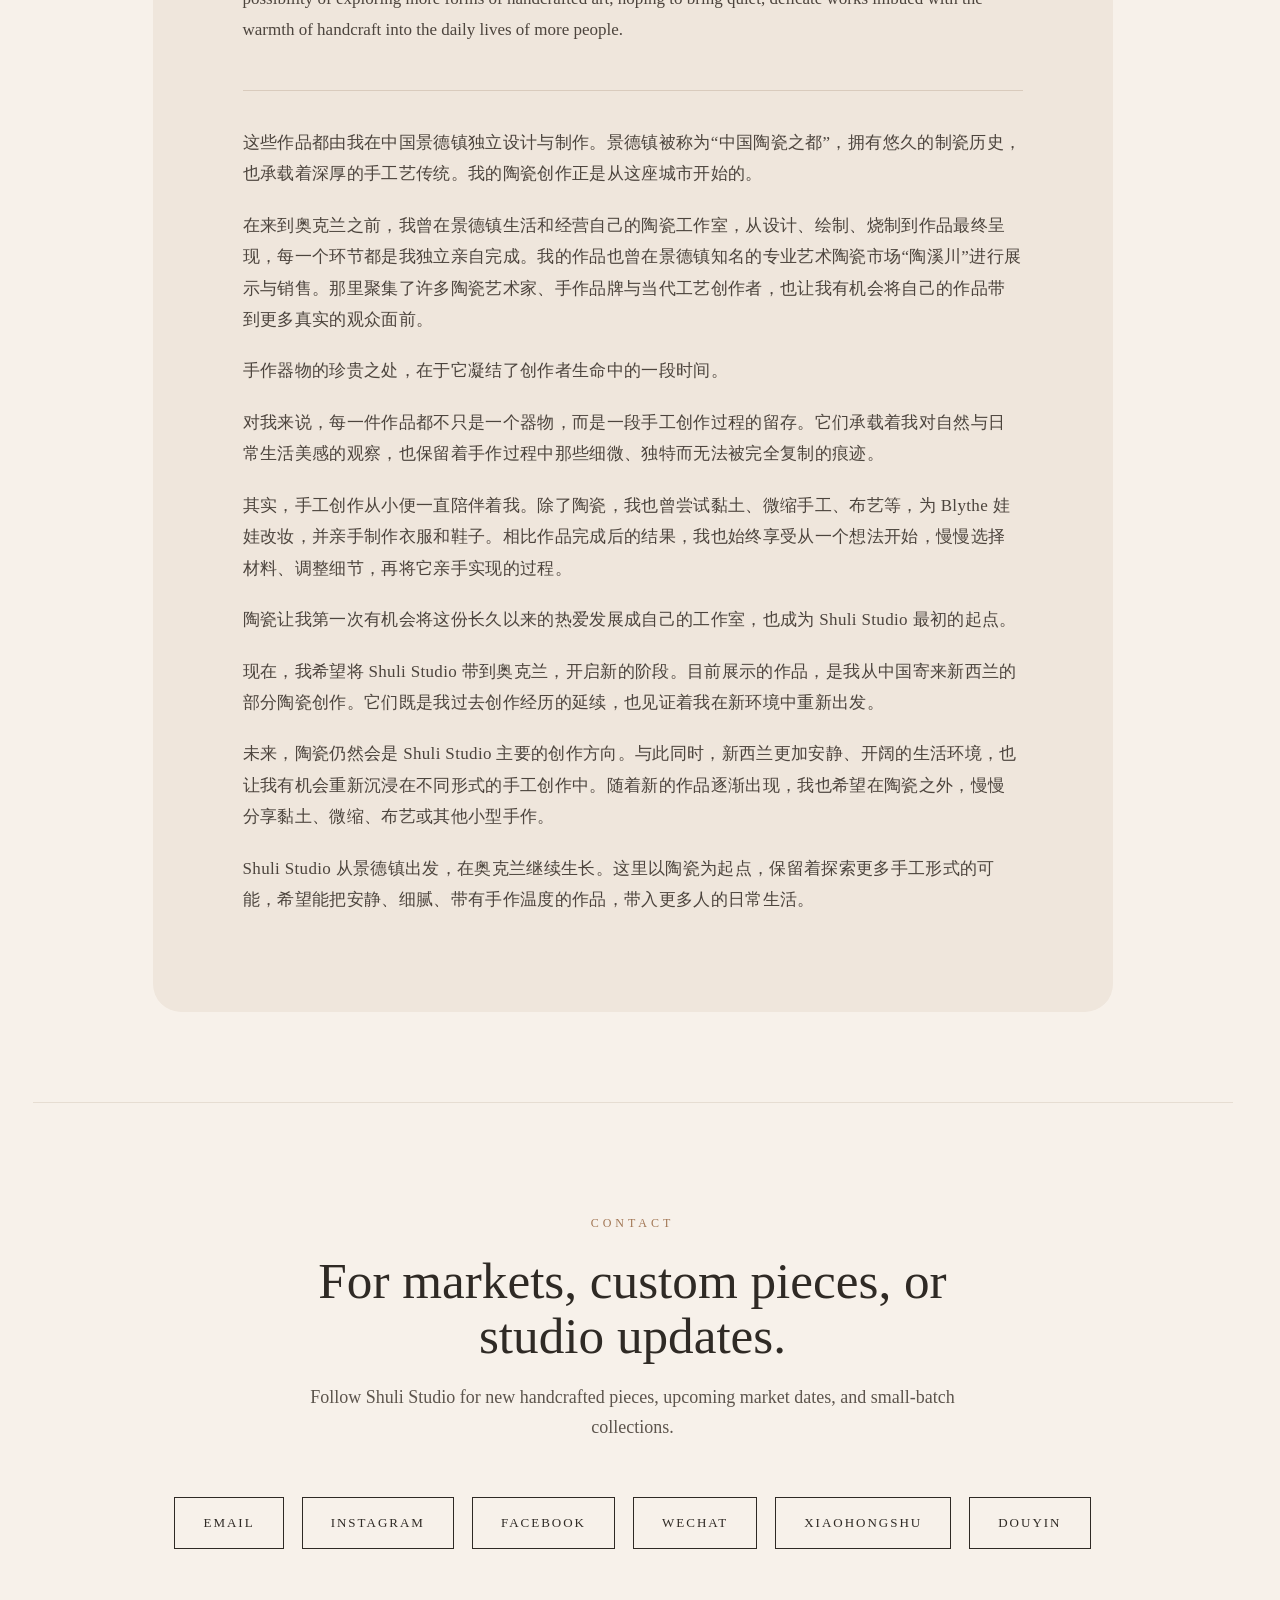
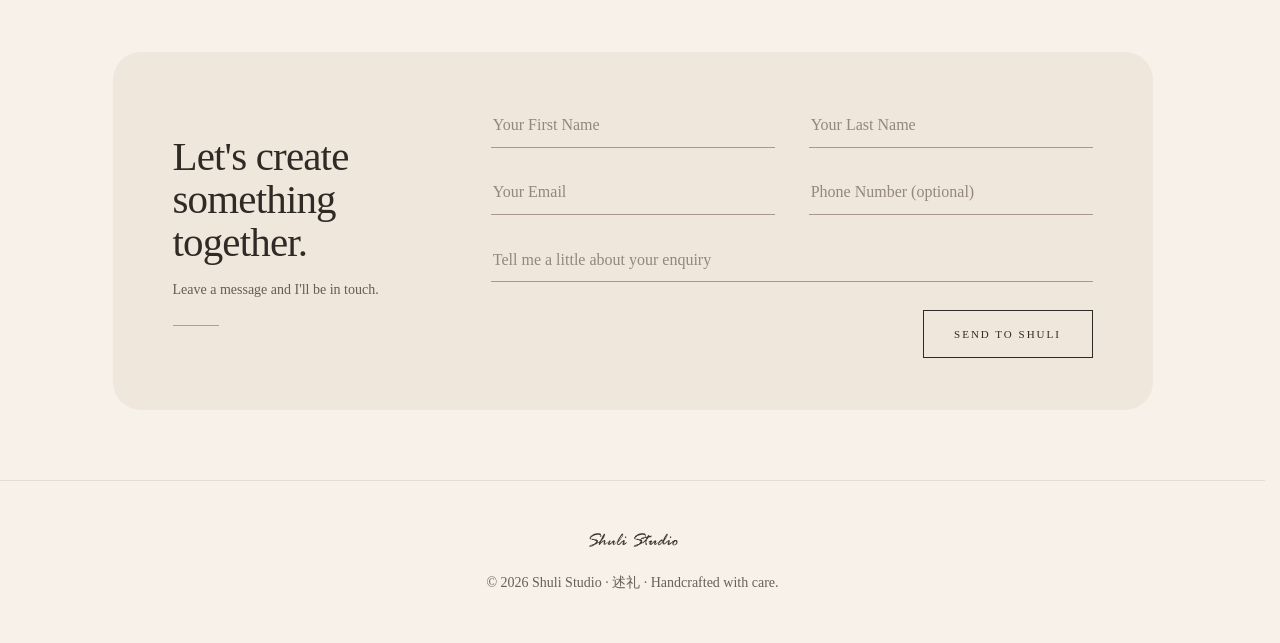
==== commit f73d8086: "Add files via upload" ====
--- a/index.html
+++ b/index.html
@@ -276,7 +276,7 @@
   target="_blank"
   rel="noopener noreferrer"
 >
-    XiaoHongShu
+    Xiaohongshu
   </a>
 
 <a
